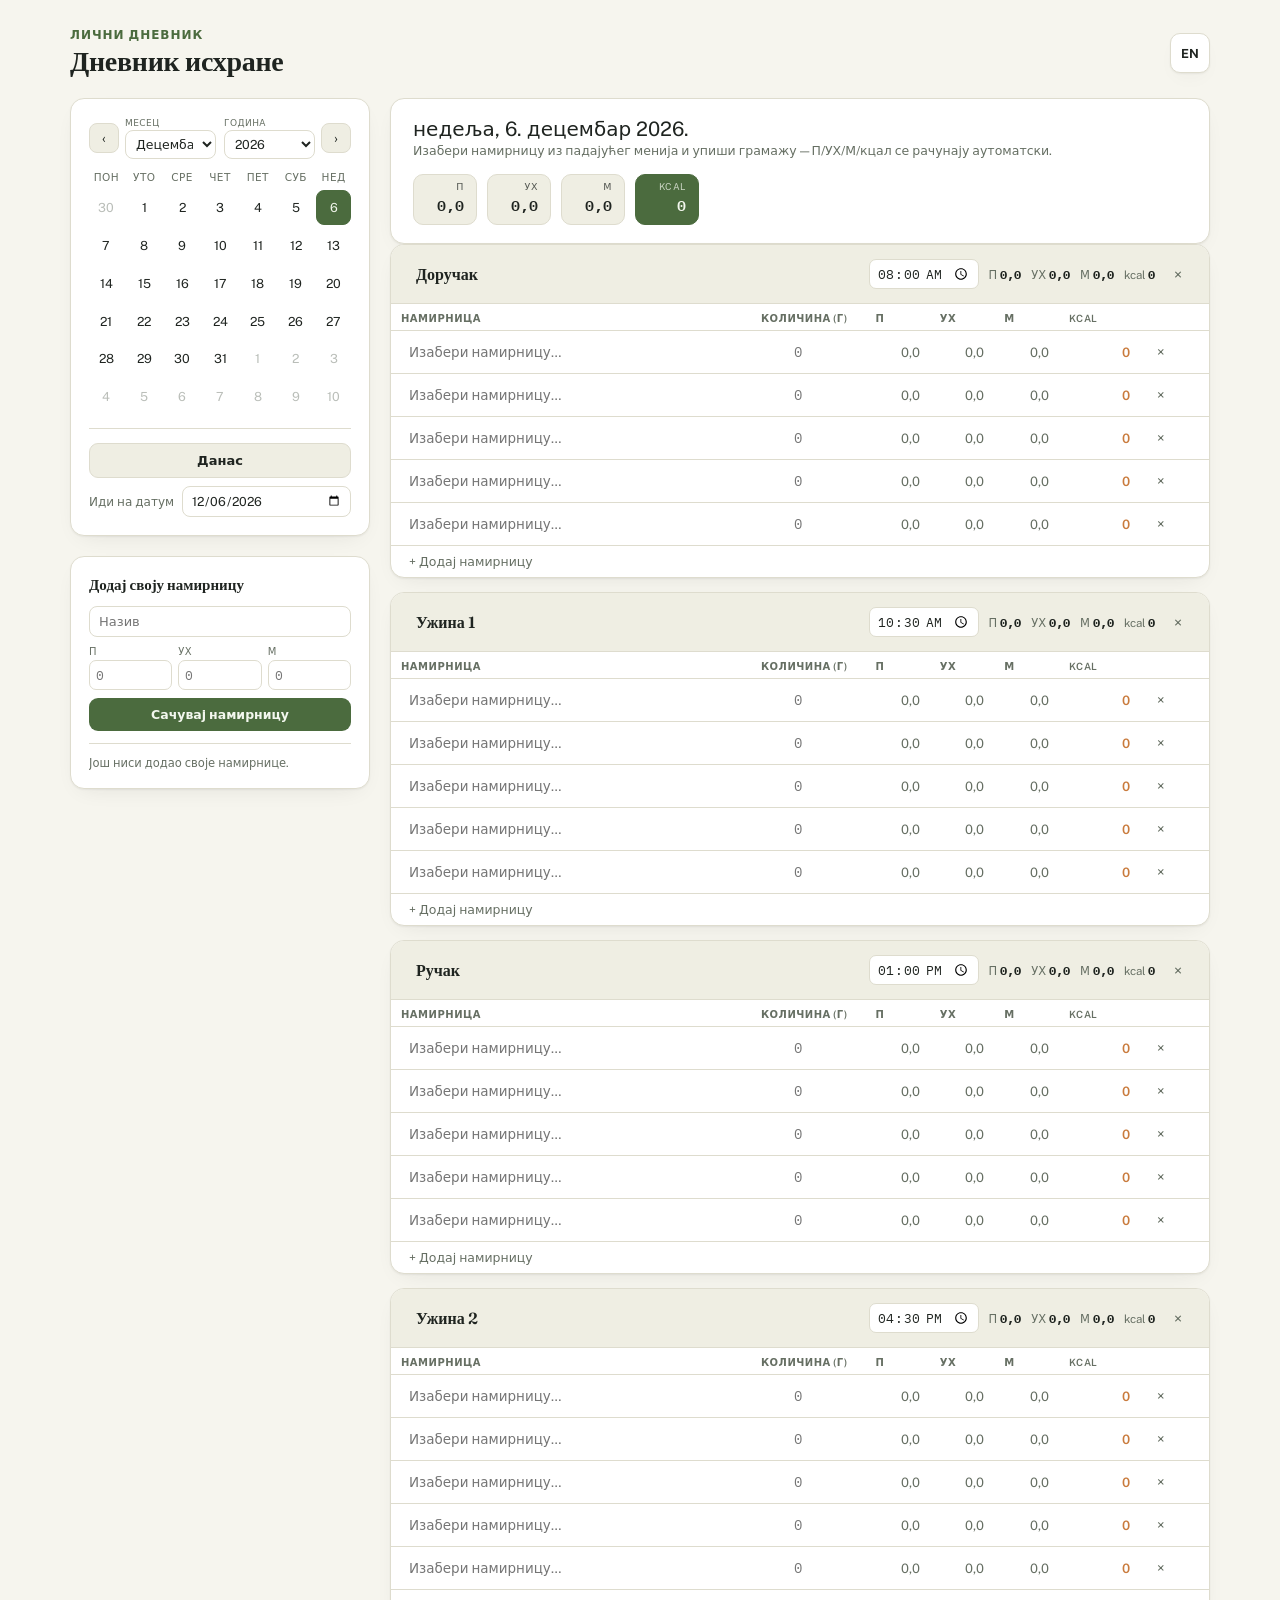
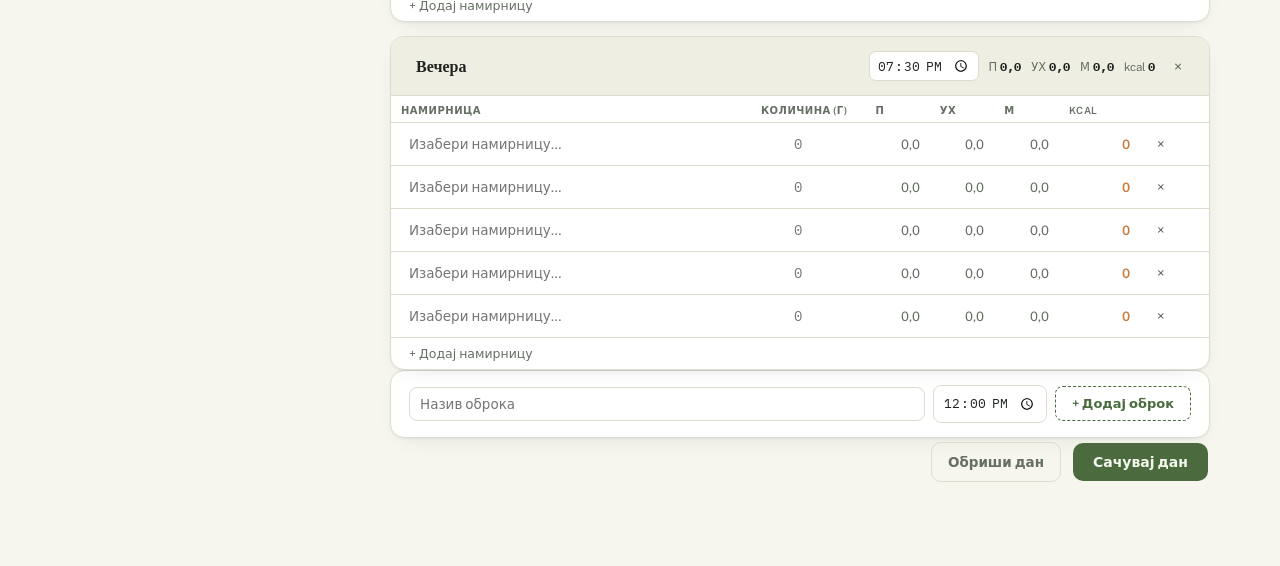
==== index.html @ acf06449 "Add files via upload" ====
<!doctype html>
<html lang="sr">
<head>
<meta charset="utf-8">
<meta name="viewport" content="width=device-width, initial-scale=1">
<title>Dnevnik ishrane</title>
<link rel="stylesheet" href="https://fonts.googleapis.com/css2?family=Fraunces:opsz,wght@9..144,400;9..144,600;9..144,700&family=Public+Sans:wght@400;500;600;700&family=IBM+Plex+Mono:wght@400;500&display=swap">
<style>
  :root{
    --bg:#f6f5ee;
    --surface:#ffffff;
    --surface-2:#efeee3;
    --ink:#1f2420;
    --muted:#666f63;
    --border:#dedcce;
    --accent:#4b6b3e;
    --accent-ink:#f3f7ee;
    --accent-2:#c97b3d;
    --shadow:0 1px 2px rgba(31,36,32,.06),0 8px 24px -12px rgba(31,36,32,.12);
    --radius:14px;
  }
  @media (prefers-color-scheme: dark){
    :root:not([data-theme="light"]){
      --bg:#14170f;
      --surface:#1c2117;
      --surface-2:#242a1d;
      --ink:#edeee4;
      --muted:#9aa093;
      --border:#2c3125;
      --accent:#8fbf74;
      --accent-ink:#132110;
      --accent-2:#e2a063;
      --shadow:0 1px 2px rgba(0,0,0,.3),0 8px 24px -12px rgba(0,0,0,.5);
    }
  }
  :root[data-theme="dark"]{
    --bg:#14170f;
    --surface:#1c2117;
    --surface-2:#242a1d;
    --ink:#edeee4;
    --muted:#9aa093;
    --border:#2c3125;
    --accent:#8fbf74;
    --accent-ink:#132110;
    --accent-2:#e2a063;
    --shadow:0 1px 2px rgba(0,0,0,.3),0 8px 24px -12px rgba(0,0,0,.5);
  }
  *{box-sizing:border-box;}
  html,body{margin:0;padding:0;}
  body{
    background:var(--bg);
    color:var(--ink);
    font-family:"Public Sans", ui-sans-serif, system-ui, sans-serif;
    -webkit-font-smoothing:antialiased;
    min-height:100vh;
  }
  h1,h2,h3{
    font-family:"Fraunces", Georgia, serif;
    font-weight:600;
    text-wrap:balance;
    margin:0;
  }
  .num, input[type="number"], .kcal-value{
    font-family:"IBM Plex Mono", ui-monospace, monospace;
    font-variant-numeric:tabular-nums;
  }
  button{font-family:inherit;}
  .wrap{
    max-width:1180px;
    margin:0 auto;
    padding:28px 20px 80px;
    display:flex;
    flex-direction:column;
    gap:20px;
  }
  header.top{
    display:flex;
    align-items:center;
    justify-content:space-between;
    gap:16px;
    flex-wrap:wrap;
  }
  header.top .brand{
    display:flex;
    flex-direction:column;
    gap:2px;
  }
  header.top .brand .eyebrow{
    font-size:12px;
    letter-spacing:.08em;
    text-transform:uppercase;
    color:var(--accent);
    font-weight:600;
  }
  header.top h1{
    font-size:28px;
    letter-spacing:-.01em;
  }
  .lang-btn{
    width:40px;height:40px;
    border-radius:10px;
    border:1px solid var(--border);
    background:var(--surface);
    color:var(--ink);
    font-weight:700;
    font-size:12.5px;
    cursor:pointer;
    box-shadow:var(--shadow);
  }
  .lang-btn:hover{background:var(--surface-2);}
  .layout{
    display:grid;
    grid-template-columns:300px 1fr;
    gap:20px;
    align-items:start;
  }
  @media (max-width:860px){
    .layout{grid-template-columns:1fr;}
  }
  .sidebar{
    display:flex;
    flex-direction:column;
    gap:20px;
    position:sticky;
    top:20px;
  }
  .card{
    background:var(--surface);
    border:1px solid var(--border);
    border-radius:var(--radius);
    box-shadow:var(--shadow);
  }
  /* ---- Calendar ---- */
  .cal-card{padding:18px;}
  .cal-head{
    display:flex;
    align-items:center;
    justify-content:space-between;
    margin-bottom:12px;
  }
  .cal-head .cal-title{
    font-family:"Fraunces", serif;
    font-weight:600;
    font-size:16px;
    text-transform:capitalize;
  }
  .cal-selects{
    display:flex;
    gap:8px;
    flex:1;
    min-width:0;
    margin:0 6px;
  }
  .cal-select-label{
    display:flex;
    flex-direction:column;
    gap:2px;
    flex:1;
    min-width:0;
  }
  .cal-select-label span{
    font-size:9px;
    text-transform:uppercase;
    letter-spacing:.05em;
    color:var(--muted);
  }
  .cal-select-label select{
    width:100%;
    border:1px solid var(--border);
    background:var(--surface);
    color:var(--ink);
    border-radius:8px;
    padding:5px 6px;
    font-size:12.5px;
    font-family:inherit;
  }
  .icon-btn{
    width:30px;height:30px;
    border-radius:8px;
    border:1px solid var(--border);
    background:var(--surface-2);
    color:var(--ink);
    cursor:pointer;
    display:flex;align-items:center;justify-content:center;
    font-size:14px;
    transition:background .15s ease;
  }
  .icon-btn:hover{background:var(--border);}
  .cal-grid{
    display:grid;
    grid-template-columns:repeat(7,1fr);
    gap:3px;
  }
  .cal-dow{
    font-size:10.5px;
    color:var(--muted);
    text-align:center;
    text-transform:uppercase;
    letter-spacing:.04em;
    padding-bottom:4px;
  }
  .cal-day{
    aspect-ratio:1;
    display:flex;
    flex-direction:column;
    align-items:center;
    justify-content:center;
    gap:3px;
    border-radius:8px;
    border:1px solid transparent;
    background:transparent;
    color:var(--ink);
    font-size:12.5px;
    cursor:pointer;
    position:relative;
  }
  .cal-day:hover{background:var(--surface-2);}
  .cal-day.is-muted{color:var(--muted);opacity:.45;}
  .cal-day.is-today{border-color:var(--accent);}
  .cal-day.is-selected{background:var(--accent);color:var(--accent-ink);}
  .cal-day .dot{
    width:4px;height:4px;border-radius:50%;
    background:var(--accent-2);
  }
  .cal-day.is-selected .dot{background:var(--accent-ink);}
  .cal-foot{
    margin-top:14px;
    padding-top:14px;
    border-top:1px solid var(--border);
    display:flex;
    flex-direction:column;
    gap:8px;
  }
  .today-btn{
    width:100%;
    padding:9px;
    border-radius:9px;
    border:1px solid var(--border);
    background:var(--surface-2);
    color:var(--ink);
    font-weight:600;
    font-size:13px;
    cursor:pointer;
  }
  .today-btn:hover{background:var(--border);}
  .date-pick{
    display:flex;
    align-items:center;
    gap:8px;
    font-size:12px;
    color:var(--muted);
  }
  .date-pick input{
    flex:1;
    border:1px solid var(--border);
    background:var(--surface);
    color:var(--ink);
    border-radius:8px;
    padding:6px 8px;
    font-size:12.5px;
    font-family:inherit;
  }
  /* ---- Food (custom foods) card ---- */
  .food-card{padding:18px;}
  .food-card h3{font-size:15px;margin-bottom:12px;}
  .food-form{display:flex;flex-direction:column;gap:8px;}
  .food-form input[type="text"]{
    border:1px solid var(--border);
    background:var(--surface);
    color:var(--ink);
    border-radius:8px;
    padding:7px 9px;
    font-size:13px;
    font-family:inherit;
  }
  .food-form-grid{
    display:grid;
    grid-template-columns:1fr 1fr 1fr;
    gap:6px;
  }
  .food-form-grid label{
    display:flex;
    flex-direction:column;
    gap:3px;
    font-size:10px;
    color:var(--muted);
    text-transform:uppercase;
    letter-spacing:.04em;
  }
  .food-form-grid input{
    border:1px solid var(--border);
    background:var(--surface);
    color:var(--ink);
    border-radius:7px;
    padding:6px 6px;
    font-size:12.5px;
    width:100%;
  }
  .food-add-btn{
    padding:9px;
    border-radius:9px;
    border:none;
    background:var(--accent);
    color:var(--accent-ink);
    font-weight:700;
    font-size:12.5px;
    cursor:pointer;
  }
  .food-add-btn:hover{filter:brightness(1.06);}
  .food-list{
    margin-top:12px;
    padding-top:12px;
    border-top:1px solid var(--border);
    display:flex;
    flex-direction:column;
    gap:6px;
    max-height:220px;
    overflow-y:auto;
  }
  .food-chip{
    display:flex;
    align-items:center;
    gap:8px;
    padding:6px 8px;
    border-radius:8px;
    background:var(--surface-2);
    font-size:12px;
  }
  .food-chip .fc-name{flex:1;overflow:hidden;text-overflow:ellipsis;white-space:nowrap;}
  .food-chip .fc-kcal{color:var(--accent-2);font-weight:600;font-family:"IBM Plex Mono",monospace;}
  .food-chip .fc-del{
    border:none;background:transparent;color:var(--muted);cursor:pointer;
    width:18px;height:18px;border-radius:5px;font-size:13px;line-height:1;
  }
  .food-chip .fc-del:hover{background:var(--border);color:#b5484a;}
  .food-list-empty{font-size:11.5px;color:var(--muted);}
  /* ---- Main editor ---- */
  .day-head{
    padding:18px 22px;
    display:flex;
    align-items:center;
    justify-content:space-between;
    gap:16px;
    flex-wrap:wrap;
  }
  .day-head .day-title{
    font-size:20px;
  }
  .day-head .day-sub{
    font-size:12.5px;
    color:var(--muted);
    margin-top:2px;
  }
  .totals-strip{
    display:flex;
    gap:10px;
    flex-wrap:wrap;
  }
  .pill{
    display:flex;
    flex-direction:column;
    align-items:flex-end;
    gap:1px;
    padding:6px 12px;
    border-radius:10px;
    background:var(--surface-2);
    border:1px solid var(--border);
    min-width:64px;
  }
  .pill.kcal{
    background:var(--accent);
    color:var(--accent-ink);
    border-color:var(--accent);
  }
  .pill .pill-label{
    font-size:9.5px;
    text-transform:uppercase;
    letter-spacing:.06em;
    opacity:.75;
  }
  .pill .pill-value{
    font-size:15px;
    font-weight:600;
  }
  .meals{
    display:flex;
    flex-direction:column;
    gap:14px;
  }
  .meal-card{padding:0;overflow:hidden;}
  .meal-head{
    display:flex;
    align-items:center;
    gap:10px;
    padding:14px 18px;
    background:var(--surface-2);
    border-bottom:1px solid var(--border);
  }
  .meal-label-input{
    flex:1;
    font-family:"Fraunces", Georgia, serif;
    font-weight:600;
    font-size:16px;
    border:1px solid transparent;
    background:transparent;
    color:var(--ink);
    border-radius:7px;
    padding:4px 6px;
    min-width:80px;
  }
  .meal-label-input:hover{border-color:var(--border);}
  .meal-label-input:focus{outline:none;border-color:var(--accent);background:var(--surface);}
  .meal-head input[type="time"]{
    border:1px solid var(--border);
    background:var(--surface);
    color:var(--ink);
    border-radius:7px;
    padding:4px 7px;
    font-size:12.5px;
    font-family:"IBM Plex Mono", monospace;
  }
  .meal-total{
    display:flex;
    gap:10px;
    font-size:11.5px;
    color:var(--muted);
    white-space:nowrap;
  }
  .meal-total b{color:var(--ink);}
  .meal-del{
    border:none;
    background:transparent;
    color:var(--muted);
    cursor:pointer;
    font-size:15px;
    width:26px;height:26px;
    border-radius:7px;
    flex-shrink:0;
  }
  .meal-del:hover{background:var(--border);color:#b5484a;}
  table.rows{
    width:100%;
    border-collapse:collapse;
  }
  table.rows thead th{
    text-align:left;
    font-size:10px;
    text-transform:uppercase;
    letter-spacing:.05em;
    color:var(--muted);
    font-weight:600;
    padding:8px 10px 6px;
  }
  table.rows td{
    padding:5px 10px;
    border-top:1px solid var(--border);
    vertical-align:middle;
  }
  table.rows td.num-cell{
    text-align:right;
    font-size:13px;
    color:var(--muted);
    white-space:nowrap;
  }
  table.rows td.num-cell.kcal-cell{color:var(--accent-2);font-weight:600;}
  .food-input{
    width:100%;
    border:1px solid transparent;
    background:transparent;
    color:var(--ink);
    padding:6px 7px;
    border-radius:7px;
    font-size:13.5px;
    font-family:inherit;
  }
  .food-input:hover{border-color:var(--border);}
  .food-input:focus{
    outline:none;
    border-color:var(--accent);
    background:var(--surface);
  }
  .grams-input{
    width:64px;
    border:1px solid transparent;
    background:transparent;
    color:var(--ink);
    padding:6px 7px;
    border-radius:7px;
    font-size:13.5px;
    text-align:right;
  }
  .grams-input:hover{border-color:var(--border);}
  .grams-input:focus{
    outline:none;
    border-color:var(--accent);
    background:var(--surface);
  }
  .row-del{
    border:none;
    background:transparent;
    color:var(--muted);
    cursor:pointer;
    font-size:14px;
    width:22px;height:22px;
    border-radius:6px;
  }
  .row-del:hover{background:var(--surface-2);color:#b5484a;}
  .add-row{
    width:100%;
    text-align:left;
    padding:8px 18px;
    border:none;
    border-top:1px solid var(--border);
    background:transparent;
    color:var(--muted);
    font-size:12.5px;
    cursor:pointer;
  }
  .add-row:hover{background:var(--surface-2);color:var(--accent);}
  tfoot td{
    padding:8px 10px;
    border-top:1px solid var(--border);
    font-size:12.5px;
    font-weight:600;
    background:var(--surface-2);
  }
  .add-meal-card{
    padding:14px 18px;
    display:flex;
    gap:8px;
    flex-wrap:wrap;
    align-items:center;
  }
  .add-meal-card input[type="text"]{
    flex:1;
    min-width:140px;
    border:1px solid var(--border);
    background:var(--surface);
    color:var(--ink);
    border-radius:8px;
    padding:8px 10px;
    font-size:13.5px;
    font-family:inherit;
  }
  .add-meal-card input[type="time"]{
    border:1px solid var(--border);
    background:var(--surface);
    color:var(--ink);
    border-radius:8px;
    padding:8px 9px;
    font-size:13px;
    font-family:"IBM Plex Mono", monospace;
  }
  .add-meal-btn{
    padding:9px 16px;
    border-radius:8px;
    border:1px dashed var(--accent);
    background:transparent;
    color:var(--accent);
    font-weight:600;
    font-size:13px;
    cursor:pointer;
  }
  .add-meal-btn:hover{background:var(--surface-2);}
  .actions{
    display:flex;
    align-items:center;
    gap:12px;
    justify-content:flex-end;
    padding:4px 2px;
  }
  .save-btn{
    padding:11px 20px;
    border-radius:10px;
    border:none;
    background:var(--accent);
    color:var(--accent-ink);
    font-weight:700;
    font-size:14px;
    cursor:pointer;
  }
  .save-btn:hover{filter:brightness(1.06);}
  .delete-btn{
    padding:11px 16px;
    border-radius:10px;
    border:1px solid var(--border);
    background:transparent;
    color:var(--muted);
    font-weight:600;
    font-size:13.5px;
    cursor:pointer;
  }
  .delete-btn:hover{border-color:#b5484a;color:#b5484a;}
  .save-status{
    font-size:12.5px;
    color:var(--muted);
    min-height:16px;
  }
  .toast{
    position:fixed;
    bottom:22px;
    left:50%;
    transform:translateX(-50%) translateY(0);
    background:var(--ink);
    color:var(--bg);
    padding:10px 18px;
    border-radius:10px;
    font-size:13px;
    font-weight:600;
    box-shadow:var(--shadow);
    opacity:0;
    pointer-events:none;
    transition:opacity .2s ease, transform .2s ease;
    z-index:50;
  }
  .toast.show{
    opacity:1;
    transform:translateX(-50%) translateY(-6px);
  }
  @media (prefers-reduced-motion: reduce){
    *{transition:none !important;}
  }
</style>
</head>
<body>

<div class="wrap">
  <header class="top">
    <div class="brand">
      <span class="eyebrow" data-i18n="brandEyebrow">Lični dnevnik</span>
      <h1 data-i18n="brandTitle">Dnevnik ishrane</h1>
    </div>
    <button class="lang-btn" id="langToggle" type="button" title="Switch language">EN</button>
  </header>

  <div class="layout">
    <div class="sidebar">
      <!-- CALENDAR -->
      <aside class="card cal-card" id="calCard">
        <div class="cal-head">
          <button class="icon-btn" id="calPrev" type="button" data-i18n-aria="calPrevAria" aria-label="Prethodni mesec">‹</button>
          <div class="cal-selects">
            <label class="cal-select-label">
              <span data-i18n="calMonthLabel">Mesec</span>
              <select id="calMonthSelect"></select>
            </label>
            <label class="cal-select-label">
              <span data-i18n="calYearLabel">Godina</span>
              <select id="calYearSelect"></select>
            </label>
          </div>
          <button class="icon-btn" id="calNext" type="button" data-i18n-aria="calNextAria" aria-label="Sledeći mesec">›</button>
        </div>
        <div class="cal-grid" id="calGrid"></div>
        <div class="cal-foot">
          <button class="today-btn" id="gotoToday" type="button" data-i18n="calToday">Danas</button>
          <label class="date-pick">
            <span data-i18n="calGoTo">Idi na datum</span>
            <input type="date" id="datePicker">
          </label>
        </div>
      </aside>

      <!-- CUSTOM FOODS -->
      <aside class="card food-card" id="foodCard">
        <h3 data-i18n="foodPanelTitle">Dodaj svoju namirnicu</h3>
        <div class="food-form">
          <input type="text" id="newFoodName" data-i18n-ph="foodNameLabel" placeholder="Naziv">
          <div class="food-form-grid">
            <label><span data-i18n="pillP">P</span><input type="number" id="newFoodP" min="0" step="0.1" placeholder="0"></label>
            <label><span data-i18n="pillC">UH</span><input type="number" id="newFoodC" min="0" step="0.1" placeholder="0"></label>
            <label><span data-i18n="pillF">M</span><input type="number" id="newFoodF" min="0" step="0.1" placeholder="0"></label>
          </div>
          <button class="food-add-btn" id="addFoodBtn" type="button" data-i18n="foodAddBtn">Sačuvaj namirnicu</button>
        </div>
        <div class="food-list" id="customFoodList"></div>
      </aside>
    </div>

    <!-- EDITOR -->
    <main>
      <section class="card day-head">
        <div>
          <div class="day-title" id="dayTitle">—</div>
          <div class="day-sub" id="daySub"></div>
        </div>
        <div class="totals-strip" id="dayTotals">
          <div class="pill"><span class="pill-label" data-i18n="pillP">P</span><span class="pill-value num" data-total="p">0</span></div>
          <div class="pill"><span class="pill-label" data-i18n="pillC">UH</span><span class="pill-value num" data-total="uh">0</span></div>
          <div class="pill"><span class="pill-label" data-i18n="pillF">M</span><span class="pill-value num" data-total="m">0</span></div>
          <div class="pill kcal"><span class="pill-label" data-i18n="pillKcal">kcal</span><span class="pill-value num" data-total="kcal">0</span></div>
        </div>
      </section>

      <section class="meals" id="editor" data-date="">
        <!-- meal cards injected by JS -->
      </section>

      <div class="card add-meal-card">
        <input type="text" id="newMealName" data-i18n-ph="addMealPlaceholder" placeholder="Naziv obroka">
        <input type="time" id="newMealTime" value="12:00">
        <button class="add-meal-btn" id="addMealBtn" type="button" data-i18n="addMealBtn">+ Dodaj obrok</button>
      </div>

      <div class="actions">
        <span class="save-status" id="saveStatus"></span>
        <button class="delete-btn" id="deleteDay" type="button" data-i18n="deleteDayBtn">Obriši dan</button>
        <button class="save-btn" id="saveDay" type="button" data-i18n="saveDayBtn">Sačuvaj dan</button>
      </div>
    </main>
  </div>
</div>

<!-- Reference food list -->
<datalist id="foodsList"></datalist>

<div class="toast" id="toast"></div>

<script>
(function(){
  "use strict";

  // ---------- Built-in food database (per 100g) ----------
  var FOODS = [{"name": "Piletina", "p": 21.0, "uh": 0.0, "m": 3.0, "kcal": 111.0, "en": "Chicken"}, {"name": "Ćuretina", "p": 21.0, "uh": 0.0, "m": 2.0, "kcal": 102.0, "en": "Turkey"}, {"name": "Batak", "p": 18.0, "uh": 0.0, "m": 7.0, "kcal": 135.0, "en": "Chicken drumstick"}, {"name": "Svinjetina", "p": 20.0, "uh": 0.0, "m": 7.0, "kcal": 143.0, "en": "Pork"}, {"name": "Junetina", "p": 20.0, "uh": 0.0, "m": 6.0, "kcal": 134.0, "en": "Beef (young)"}, {"name": "Teletina", "p": 20.0, "uh": 0.0, "m": 5.0, "kcal": 125.0, "en": "Veal"}, {"name": "Govedina", "p": 20.0, "uh": 0.0, "m": 7.0, "kcal": 143.0, "en": "Beef"}, {"name": "Tuna", "p": 20.0, "uh": 0.0, "m": 4.0, "kcal": 116.0, "en": "Tuna"}, {"name": "Sardina", "p": 20.0, "uh": 0.0, "m": 8.0, "kcal": 152.0, "en": "Sardine"}, {"name": "Oslić", "p": 18.0, "uh": 0.0, "m": 2.0, "kcal": 90.0, "en": "Hake"}, {"name": "Lignje", "p": 18.0, "uh": 0.0, "m": 1.0, "kcal": 81.0, "en": "Squid"}, {"name": "Orada", "p": 18.0, "uh": 0.0, "m": 3.0, "kcal": 99.0, "en": "Sea bream"}, {"name": "Som", "p": 17.0, "uh": 0.0, "m": 2.0, "kcal": 86.0, "en": "Catfish"}, {"name": "Pastrmka", "p": 21.0, "uh": 0.0, "m": 8.0, "kcal": 156.0, "en": "Trout"}, {"name": "Šaran", "p": 16.0, "uh": 0.0, "m": 7.0, "kcal": 127.0, "en": "Carp"}, {"name": "Škarpina", "p": 19.0, "uh": 0.0, "m": 1.0, "kcal": 85.0, "en": "Scorpionfish"}, {"name": "Brancin", "p": 19.0, "uh": 0.0, "m": 2.0, "kcal": 94.0, "en": "Sea bass"}, {"name": "Bakalar", "p": 22.0, "uh": 0.0, "m": 1.0, "kcal": 97.0, "en": "Cod"}, {"name": "Losos", "p": 20.0, "uh": 0.0, "m": 10.0, "kcal": 170.0, "en": "Salmon"}, {"name": "Skuša", "p": 20.0, "uh": 0.0, "m": 0.0, "kcal": 80.0, "en": "Mackerel"}, {"name": "Ćureća prsa", "p": 20.0, "uh": 0.0, "m": 4.0, "kcal": 116.0, "en": "Turkey breast"}, {"name": "Džigerica", "p": 17.0, "uh": 0.0, "m": 5.0, "kcal": 113.0, "en": "Liver"}, {"name": "Slanina", "p": 35.0, "uh": 0.0, "m": 42.0, "kcal": 518.0, "en": "Bacon"}, {"name": "Suvo meso", "p": 27.0, "uh": 0.0, "m": 12.0, "kcal": 216.0, "en": "Dried meat"}, {"name": "Suvi vrat", "p": 20.0, "uh": 0.0, "m": 20.0, "kcal": 260.0, "en": "Dried pork neck"}, {"name": "Goveđi pršut", "p": 35.0, "uh": 0.0, "m": 6.0, "kcal": 194.0, "en": "Beef prosciutto"}, {"name": "Šunka", "p": 12.0, "uh": 2.0, "m": 7.0, "kcal": 119.0, "en": "Ham"}, {"name": "Jaja", "p": 14.0, "uh": 1.0, "m": 10.0, "kcal": 150.0, "en": "Eggs"}, {"name": "Soja burger", "p": 20.0, "uh": 10.0, "m": 4.0, "kcal": 156.0, "en": "Soy burger"}, {"name": "Tempeh", "p": 20.0, "uh": 10.0, "m": 4.0, "kcal": 156.0, "en": "Tempeh"}, {"name": "Gauda", "p": 25.0, "uh": 0.0, "m": 20.0, "kcal": 280.0, "en": "Gouda cheese"}, {"name": "Mocarela", "p": 22.0, "uh": 0.0, "m": 15.0, "kcal": 223.0, "en": "Mozzarella"}, {"name": "Edamer", "p": 25.0, "uh": 0.0, "m": 22.0, "kcal": 298.0, "en": "Edam cheese"}, {"name": "Trapist", "p": 25.0, "uh": 0.0, "m": 25.0, "kcal": 325.0, "en": "Trappist cheese"}, {"name": "Tofu", "p": 8.0, "uh": 2.0, "m": 4.0, "kcal": 76.0, "en": "Tofu"}, {"name": "Feta", "p": 14.0, "uh": 4.0, "m": 21.0, "kcal": 261.0, "en": "Feta cheese"}, {"name": "Balans / Sveži sir", "p": 11.0, "uh": 4.0, "m": 10.0, "kcal": 150.0, "en": "Cottage cheese"}, {"name": "Mladi sir", "p": 12.0, "uh": 4.0, "m": 5.0, "kcal": 109.0, "en": "Fresh cheese"}, {"name": "Ela / Skyr", "p": 12.0, "uh": 4.0, "m": 1.0, "kcal": 73.0, "en": "Skyr"}, {"name": "Mleko", "p": 3.0, "uh": 4.0, "m": 1.0, "kcal": 37.0, "en": "Milk"}, {"name": "Jogurt", "p": 3.0, "uh": 4.0, "m": 1.0, "kcal": 37.0, "en": "Yogurt"}, {"name": "Kefir", "p": 3.0, "uh": 4.0, "m": 1.0, "kcal": 37.0, "en": "Kefir"}, {"name": "Grčki jogurt", "p": 4.0, "uh": 5.0, "m": 9.0, "kcal": 117.0, "en": "Greek yogurt"}, {"name": "Kiselo mleko", "p": 4.0, "uh": 5.0, "m": 3.0, "kcal": 63.0, "en": "Sour milk"}, {"name": "Zbregov mleko", "p": 10.0, "uh": 5.0, "m": 1.0, "kcal": 69.0, "en": "Flavored milk drink"}, {"name": "Zbregov puding", "p": 10.0, "uh": 7.0, "m": 1.0, "kcal": 77.0, "en": "Milk pudding"}, {"name": "Whey", "p": 75.0, "uh": 6.0, "m": 6.0, "kcal": 378.0, "en": "Whey protein"}, {"name": "Maslinovo ulje", "p": 0.0, "uh": 0.0, "m": 95.0, "kcal": 855.0, "en": "Olive oil"}, {"name": "Kokosovo ulje", "p": 0.0, "uh": 0.0, "m": 95.0, "kcal": 855.0, "en": "Coconut oil"}, {"name": "Bundevino ulje", "p": 0.0, "uh": 0.0, "m": 95.0, "kcal": 855.0, "en": "Pumpkin seed oil"}, {"name": "Laneno ulje", "p": 0.0, "uh": 0.0, "m": 95.0, "kcal": 855.0, "en": "Flaxseed oil"}, {"name": "Puter", "p": 0.0, "uh": 0.0, "m": 80.0, "kcal": 720.0, "en": "Butter"}, {"name": "Lan", "p": 18.0, "uh": 2.0, "m": 42.0, "kcal": 458.0, "en": "Flaxseed"}, {"name": "Čia", "p": 16.0, "uh": 8.0, "m": 30.0, "kcal": 366.0, "en": "Chia seeds"}, {"name": "Susam", "p": 25.0, "uh": 10.0, "m": 50.0, "kcal": 590.0, "en": "Sesame seeds"}, {"name": "Avokado", "p": 2.0, "uh": 6.0, "m": 15.0, "kcal": 167.0, "en": "Avocado"}, {"name": "Masline", "p": 1.0, "uh": 5.0, "m": 11.0, "kcal": 123.0, "en": "Olives"}, {"name": "Humus", "p": 7.0, "uh": 8.0, "m": 22.0, "kcal": 258.0, "en": "Hummus"}, {"name": "Tahini", "p": 15.0, "uh": 20.0, "m": 50.0, "kcal": 590.0, "en": "Tahini"}, {"name": "Orasi", "p": 15.0, "uh": 14.0, "m": 65.0, "kcal": 701.0, "en": "Walnuts"}, {"name": "Brazilski orah", "p": 14.0, "uh": 12.0, "m": 67.0, "kcal": 707.0, "en": "Brazil nut"}, {"name": "Suncokret", "p": 20.0, "uh": 20.0, "m": 50.0, "kcal": 610.0, "en": "Sunflower seeds"}, {"name": "Kikiriki", "p": 24.0, "uh": 20.0, "m": 50.0, "kcal": 626.0, "en": "Peanuts"}, {"name": "Kikiriki puter", "p": 24.0, "uh": 20.0, "m": 50.0, "kcal": 626.0, "en": "Peanut butter"}, {"name": "Badem", "p": 21.0, "uh": 21.0, "m": 50.0, "kcal": 618.0, "en": "Almonds"}, {"name": "Lešnik", "p": 15.0, "uh": 15.0, "m": 60.0, "kcal": 660.0, "en": "Hazelnuts"}, {"name": "Indijski orah", "p": 18.0, "uh": 30.0, "m": 44.0, "kcal": 588.0, "en": "Cashews"}, {"name": "Pistaći", "p": 21.0, "uh": 27.0, "m": 45.0, "kcal": 597.0, "en": "Pistachios"}, {"name": "Semenke", "p": 30.0, "uh": 10.0, "m": 50.0, "kcal": 610.0, "en": "Mixed seeds"}, {"name": "Pirinač", "p": 7.0, "uh": 78.0, "m": 1.0, "kcal": 349.0, "en": "Rice"}, {"name": "Kuskus", "p": 12.0, "uh": 77.0, "m": 1.0, "kcal": 365.0, "en": "Couscous"}, {"name": "Bulgur", "p": 12.0, "uh": 76.0, "m": 1.0, "kcal": 361.0, "en": "Bulgur"}, {"name": "Ovsene", "p": 12.0, "uh": 64.0, "m": 7.0, "kcal": 367.0, "en": "Oats"}, {"name": "Kinoa", "p": 14.0, "uh": 64.0, "m": 6.0, "kcal": 366.0, "en": "Quinoa"}, {"name": "Amarant", "p": 13.0, "uh": 62.0, "m": 7.0, "kcal": 363.0, "en": "Amaranth"}, {"name": "Proso", "p": 11.0, "uh": 72.0, "m": 4.0, "kcal": 368.0, "en": "Millet"}, {"name": "Heljda", "p": 13.0, "uh": 71.0, "m": 3.0, "kcal": 363.0, "en": "Buckwheat"}, {"name": "Palenta", "p": 6.0, "uh": 75.0, "m": 1.0, "kcal": 333.0, "en": "Polenta"}, {"name": "Integralni hleb", "p": 9.0, "uh": 48.0, "m": 3.0, "kcal": 255.0, "en": "Whole wheat bread"}, {"name": "Cornflakes", "p": 7.0, "uh": 84.0, "m": 1.0, "kcal": 373.0, "en": "Corn flakes"}, {"name": "Griz", "p": 11.0, "uh": 70.0, "m": 1.0, "kcal": 333.0, "en": "Semolina"}, {"name": "Integralne makarone", "p": 10.0, "uh": 67.0, "m": 2.0, "kcal": 326.0, "en": "Whole wheat pasta"}, {"name": "Tortilja", "p": 10.0, "uh": 55.0, "m": 8.0, "kcal": 332.0, "en": "Tortilla"}, {"name": "Njoke", "p": 2.0, "uh": 36.0, "m": 2.0, "kcal": 170.0, "en": "Gnocchi"}, {"name": "Dvopek", "p": 10.0, "uh": 70.0, "m": 6.0, "kcal": 374.0, "en": "Rusk (dried bread)"}, {"name": "Sočivo", "p": 24.0, "uh": 64.0, "m": 1.0, "kcal": 361.0, "en": "Lentils"}, {"name": "Pasulj", "p": 24.0, "uh": 60.0, "m": 0.0, "kcal": 336.0, "en": "Beans"}, {"name": "Leblebije", "p": 20.0, "uh": 60.0, "m": 6.0, "kcal": 374.0, "en": "Roasted chickpeas"}, {"name": "Grašak", "p": 5.0, "uh": 15.0, "m": 0.0, "kcal": 80.0, "en": "Peas"}, {"name": "Krompir", "p": 1.0, "uh": 18.0, "m": 0.0, "kcal": 76.0, "en": "Potato"}, {"name": "Batat", "p": 1.0, "uh": 20.0, "m": 0.0, "kcal": 84.0, "en": "Sweet potato"}, {"name": "Kukuruz", "p": 3.0, "uh": 20.0, "m": 1.0, "kcal": 101.0, "en": "Corn"}, {"name": "Boranija", "p": 1.0, "uh": 6.0, "m": 0.0, "kcal": 28.0, "en": "Green beans"}, {"name": "Šargarepa", "p": 1.0, "uh": 9.0, "m": 0.0, "kcal": 40.0, "en": "Carrot"}, {"name": "Zlatna mešavina", "p": 3.0, "uh": 12.0, "m": 1.0, "kcal": 69.0, "en": "Golden grain mix"}, {"name": "Ajsberg salata", "p": 0.9, "uh": 3.0, "m": 0.1, "kcal": 16.5, "en": "Iceberg lettuce"}, {"name": "Artičoka", "p": 3.3, "uh": 10.5, "m": 0.2, "kcal": 57.0, "en": "Artichoke"}, {"name": "Bademov puter", "p": 21.0, "uh": 19.0, "m": 56.0, "kcal": 664.0, "en": "Almond butter"}, {"name": "Bademovo mleko", "p": 0.6, "uh": 0.7, "m": 1.1, "kcal": 15.1, "en": "Almond milk"}, {"name": "Beli luk", "p": 6.4, "uh": 33.1, "m": 0.5, "kcal": 162.5, "en": "Garlic"}, {"name": "Blitva", "p": 1.8, "uh": 3.7, "m": 0.2, "kcal": 23.8, "en": "Swiss chard"}, {"name": "Borovnica", "p": 0.7, "uh": 14.5, "m": 0.3, "kcal": 63.5, "en": "Blueberry"}, {"name": "Brokoli", "p": 2.8, "uh": 6.6, "m": 0.4, "kcal": 41.2, "en": "Broccoli"}, {"name": "Brusnica", "p": 0.4, "uh": 12.2, "m": 0.1, "kcal": 51.3, "en": "Cranberry"}, {"name": "Bukovača", "p": 3.3, "uh": 6.1, "m": 0.4, "kcal": 41.2, "en": "Oyster mushroom"}, {"name": "Bundeva", "p": 1.0, "uh": 6.5, "m": 0.1, "kcal": 30.9, "en": "Pumpkin"}, {"name": "Čedar sir", "p": 25.0, "uh": 1.3, "m": 33.0, "kcal": 402.2, "en": "Cheddar cheese"}, {"name": "Celer", "p": 0.7, "uh": 3.0, "m": 0.2, "kcal": 16.6, "en": "Celery"}, {"name": "Čija seme", "p": 16.5, "uh": 42.1, "m": 30.7, "kcal": 510.7, "en": "Chia seeds"}, {"name": "Crna ribizla", "p": 1.4, "uh": 15.4, "m": 0.4, "kcal": 70.8, "en": "Blackcurrant"}, {"name": "Crne masline", "p": 0.8, "uh": 6.3, "m": 10.7, "kcal": 124.7, "en": "Black olives"}, {"name": "Crni luk", "p": 1.1, "uh": 9.3, "m": 0.1, "kcal": 42.5, "en": "Onion"}, {"name": "Crvena paprika", "p": 1.0, "uh": 6.0, "m": 0.3, "kcal": 30.7, "en": "Red bell pepper"}, {"name": "Crvena/bela ribizla", "p": 1.4, "uh": 13.8, "m": 0.2, "kcal": 62.6, "en": "Red/white currant"}, {"name": "Crveni krompir (sa korom)", "p": 2.1, "uh": 19.6, "m": 0.1, "kcal": 87.7, "en": "Red potato (with skin)"}, {"name": "Crveni kupus", "p": 1.4, "uh": 7.4, "m": 0.2, "kcal": 37.0, "en": "Red cabbage"}, {"name": "Crveni paradajz", "p": 0.9, "uh": 3.9, "m": 0.2, "kcal": 21.0, "en": "Red tomato"}, {"name": "Ćureće jaje", "p": 13.1, "uh": 1.2, "m": 11.7, "kcal": 162.5, "en": "Turkey egg"}, {"name": "Ćuretina celo belo meso", "p": 24.0, "uh": 0.0, "m": 1.5, "kcal": 109.5, "en": "Turkey, whole white meat"}, {"name": "Ćuretina jetra", "p": 18.3, "uh": 3.0, "m": 5.5, "kcal": 134.7, "en": "Turkey liver"}, {"name": "Ćuretina želudac", "p": 19.0, "uh": 0.0, "m": 4.6, "kcal": 117.4, "en": "Turkey gizzard"}, {"name": "Cvekla", "p": 1.6, "uh": 9.6, "m": 0.2, "kcal": 46.6, "en": "Beetroot"}, {"name": "Đumbir", "p": 1.8, "uh": 17.8, "m": 0.8, "kcal": 85.6, "en": "Ginger"}, {"name": "Dunja", "p": 0.4, "uh": 15.3, "m": 0.1, "kcal": 63.7, "en": "Quince"}, {"name": "Džekfrut", "p": 1.7, "uh": 23.3, "m": 0.6, "kcal": 105.4, "en": "Jackfruit"}, {"name": "Edamame soja", "p": 11.9, "uh": 8.9, "m": 5.2, "kcal": 130.0, "en": "Edamame soybeans"}, {"name": "Edamer sir", "p": 25.0, "uh": 1.4, "m": 28.0, "kcal": 357.6, "en": "Edam cheese"}, {"name": "Feta sir", "p": 14.2, "uh": 4.1, "m": 21.3, "kcal": 264.9, "en": "Feta cheese"}, {"name": "Gauda sir", "p": 24.9, "uh": 2.2, "m": 27.4, "kcal": 355.0, "en": "Gouda cheese"}, {"name": "Grašak", "p": 5.4, "uh": 14.5, "m": 0.4, "kcal": 83.2, "en": "Peas"}, {"name": "Grejpfrut ružičasti/crveni/beli", "p": 0.8, "uh": 10.7, "m": 0.1, "kcal": 46.9, "en": "Grapefruit (pink/red/white)"}, {"name": "Guščije jaje", "p": 13.9, "uh": 1.4, "m": 13.3, "kcal": 180.9, "en": "Goose egg"}, {"name": "Halapenjo paprika", "p": 0.9, "uh": 6.5, "m": 0.4, "kcal": 33.2, "en": "Jalapeño pepper"}, {"name": "Indijski orah", "p": 18.2, "uh": 30.2, "m": 43.9, "kcal": 588.7, "en": "Cashews"}, {"name": "Jabuka", "p": 0.3, "uh": 13.8, "m": 0.2, "kcal": 58.2, "en": "Apple"}, {"name": "Jabuka Granny Smith", "p": 0.3, "uh": 13.6, "m": 0.2, "kcal": 57.4, "en": "Granny Smith apple"}, {"name": "Jagnjetina bubreg", "p": 16.7, "uh": 0.0, "m": 3.0, "kcal": 93.8, "en": "Lamb kidney"}, {"name": "Jagnjetina ceo but", "p": 17.0, "uh": 0.0, "m": 20.0, "kcal": 248.0, "en": "Lamb leg (whole)"}, {"name": "Jagnjetina jetra", "p": 20.4, "uh": 1.8, "m": 5.0, "kcal": 133.8, "en": "Lamb liver"}, {"name": "Jagoda", "p": 0.7, "uh": 7.7, "m": 0.3, "kcal": 36.3, "en": "Strawberry"}, {"name": "Jogurt", "p": 3.5, "uh": 4.7, "m": 3.3, "kcal": 62.5, "en": "Yogurt"}, {"name": "Junetina biftek odrezak", "p": 22.0, "uh": 0.0, "m": 6.0, "kcal": 142.0, "en": "Beef steak"}, {"name": "Junetina mleveno grass-fed", "p": 19.0, "uh": 0.0, "m": 15.0, "kcal": 211.0, "en": "Ground beef, grass-fed"}, {"name": "Kajsija", "p": 1.4, "uh": 11.1, "m": 0.4, "kcal": 53.6, "en": "Apricot"}, {"name": "Kakao puter", "p": 0.0, "uh": 0.0, "m": 100.0, "kcal": 900.0, "en": "Cocoa butter"}, {"name": "Kaki jabuka", "p": 0.6, "uh": 18.6, "m": 0.2, "kcal": 78.6, "en": "Persimmon"}, {"name": "Karfiol", "p": 1.9, "uh": 5.0, "m": 0.3, "kcal": 30.3, "en": "Cauliflower"}, {"name": "Kefir", "p": 3.6, "uh": 4.5, "m": 1.0, "kcal": 41.4, "en": "Kefir"}, {"name": "Keleraba", "p": 1.7, "uh": 6.2, "m": 0.1, "kcal": 32.5, "en": "Kohlrabi"}, {"name": "Kelj", "p": 4.3, "uh": 8.8, "m": 0.9, "kcal": 60.5, "en": "Kale"}, {"name": "Kelj kupus", "p": 3.3, "uh": 6.7, "m": 0.7, "kcal": 46.3, "en": "Savoy cabbage"}, {"name": "Kikiriki", "p": 25.8, "uh": 16.1, "m": 49.2, "kcal": 610.4, "en": "Peanuts"}, {"name": "Kineski kelj", "p": 1.5, "uh": 2.2, "m": 0.2, "kcal": 16.6, "en": "Chinese cabbage"}, {"name": "Kisela pavlaka", "p": 2.4, "uh": 3.4, "m": 20.0, "kcal": 203.2, "en": "Sour cream"}, {"name": "Kisela surutka", "p": 0.9, "uh": 5.1, "m": 0.4, "kcal": 27.6, "en": "Sour whey"}, {"name": "Kivi", "p": 1.1, "uh": 14.7, "m": 0.5, "kcal": 67.7, "en": "Kiwi"}, {"name": "Klementina", "p": 0.9, "uh": 12.0, "m": 0.2, "kcal": 53.4, "en": "Clementine"}, {"name": "Kokošije jaje", "p": 12.6, "uh": 1.1, "m": 10.6, "kcal": 150.2, "en": "Chicken egg"}, {"name": "Kokosova voda", "p": 0.7, "uh": 3.7, "m": 0.2, "kcal": 19.4, "en": "Coconut water"}, {"name": "Kokosovo meso", "p": 3.3, "uh": 15.2, "m": 33.5, "kcal": 375.5, "en": "Coconut meat"}, {"name": "Kokosovo mleko", "p": 2.3, "uh": 5.5, "m": 23.8, "kcal": 245.4, "en": "Coconut milk"}, {"name": "Korijander", "p": 2.1, "uh": 3.7, "m": 0.5, "kcal": 27.7, "en": "Coriander"}, {"name": "Kozje mleko", "p": 3.6, "uh": 4.5, "m": 4.1, "kcal": 69.3, "en": "Goat milk"}, {"name": "Krastavac (bez kore)", "p": 0.6, "uh": 2.2, "m": 0.2, "kcal": 13.0, "en": "Cucumber (peeled)"}, {"name": "Krastavac (sa korom)", "p": 0.7, "uh": 3.6, "m": 0.1, "kcal": 18.1, "en": "Cucumber (with skin)"}, {"name": "Kravlje mleko", "p": 3.3, "uh": 4.8, "m": 3.3, "kcal": 62.1, "en": "Cow milk"}, {"name": "Kravlje mleko bez laktoze", "p": 3.3, "uh": 4.8, "m": 1.5, "kcal": 45.9, "en": "Lactose-free cow milk"}, {"name": "Krem sir", "p": 6.2, "uh": 4.1, "m": 34.4, "kcal": 350.8, "en": "Cream cheese"}, {"name": "Kruška", "p": 0.4, "uh": 15.2, "m": 0.1, "kcal": 63.3, "en": "Pear"}, {"name": "Kumkvat", "p": 1.9, "uh": 15.9, "m": 0.9, "kcal": 79.3, "en": "Kumquat"}, {"name": "Kupina", "p": 1.4, "uh": 9.6, "m": 0.5, "kcal": 48.5, "en": "Blackberry"}, {"name": "Kupus", "p": 1.3, "uh": 5.8, "m": 0.1, "kcal": 29.3, "en": "Cabbage"}, {"name": "Laneno seme", "p": 18.3, "uh": 28.9, "m": 42.2, "kcal": 568.6, "en": "Flaxseed"}, {"name": "Lešnik", "p": 15.0, "uh": 16.7, "m": 60.8, "kcal": 674.0, "en": "Hazelnuts"}, {"name": "Liči", "p": 0.8, "uh": 16.5, "m": 0.4, "kcal": 72.8, "en": "Lychee"}, {"name": "Limeta", "p": 0.7, "uh": 10.5, "m": 0.2, "kcal": 46.6, "en": "Lime"}, {"name": "Lubenica", "p": 0.6, "uh": 7.6, "m": 0.2, "kcal": 34.6, "en": "Watermelon"}, {"name": "Malina", "p": 1.2, "uh": 11.9, "m": 0.7, "kcal": 58.7, "en": "Raspberry"}, {"name": "Mandarina", "p": 0.8, "uh": 13.3, "m": 0.3, "kcal": 59.1, "en": "Mandarin"}, {"name": "Mango", "p": 0.8, "uh": 15.0, "m": 0.4, "kcal": 66.8, "en": "Mango"}, {"name": "Meki kozji sir", "p": 18.5, "uh": 2.2, "m": 21.0, "kcal": 271.8, "en": "Soft goat cheese"}, {"name": "Mlaćenica", "p": 3.3, "uh": 4.8, "m": 0.9, "kcal": 40.5, "en": "Buttermilk"}, {"name": "Mlada tikvica", "p": 1.2, "uh": 3.1, "m": 0.3, "kcal": 19.9, "en": "Young zucchini"}, {"name": "Mladi luk", "p": 1.8, "uh": 7.3, "m": 0.2, "kcal": 38.2, "en": "Spring onion"}, {"name": "Mocarela sir", "p": 22.2, "uh": 2.2, "m": 22.4, "kcal": 299.2, "en": "Mozzarella cheese"}, {"name": "Mušmula", "p": 0.4, "uh": 12.1, "m": 0.2, "kcal": 51.8, "en": "Loquat"}, {"name": "Nar", "p": 1.7, "uh": 18.7, "m": 1.2, "kcal": 92.4, "en": "Pomegranate"}, {"name": "Nektarina", "p": 1.1, "uh": 10.6, "m": 0.3, "kcal": 49.5, "en": "Nectarine"}, {"name": "Orah", "p": 15.2, "uh": 13.7, "m": 65.2, "kcal": 702.4, "en": "Walnut"}, {"name": "Ovčije mleko", "p": 5.4, "uh": 5.1, "m": 6.0, "kcal": 96.0, "en": "Sheep milk"}, {"name": "Pačije jaje", "p": 12.8, "uh": 1.5, "m": 13.8, "kcal": 181.4, "en": "Duck egg"}, {"name": "Papaja", "p": 0.5, "uh": 10.8, "m": 0.3, "kcal": 47.9, "en": "Papaya"}, {"name": "Paškanat", "p": 1.2, "uh": 18.0, "m": 0.3, "kcal": 79.5, "en": "Parsnip"}, {"name": "Patka divlja meso grudi", "p": 22.0, "uh": 0.0, "m": 5.0, "kcal": 133.0, "en": "Wild duck breast"}, {"name": "Pečurka lisičarka", "p": 1.5, "uh": 6.9, "m": 0.5, "kcal": 38.1, "en": "Chanterelle mushroom"}, {"name": "Pekan orah", "p": 9.2, "uh": 13.9, "m": 72.0, "kcal": 740.4, "en": "Pecan"}, {"name": "Pirinčano mleko", "p": 0.3, "uh": 9.2, "m": 1.0, "kcal": 47.0, "en": "Rice milk"}, {"name": "Pistać", "p": 20.2, "uh": 27.2, "m": 45.3, "kcal": 597.3, "en": "Pistachio"}, {"name": "Plavi patlidžan", "p": 1.0, "uh": 5.9, "m": 0.2, "kcal": 29.4, "en": "Eggplant"}, {"name": "Plavi sir", "p": 21.4, "uh": 2.3, "m": 28.7, "kcal": 353.1, "en": "Blue cheese"}, {"name": "Pomelo", "p": 0.8, "uh": 9.6, "m": 0.0, "kcal": 41.6, "en": "Pomelo"}, {"name": "Pomorandža", "p": 0.9, "uh": 11.8, "m": 0.1, "kcal": 51.7, "en": "Orange"}, {"name": "Praziluk", "p": 1.5, "uh": 14.2, "m": 0.3, "kcal": 65.5, "en": "Leek"}, {"name": "Prepelica meso", "p": 21.8, "uh": 0.0, "m": 4.5, "kcal": 127.7, "en": "Quail meat"}, {"name": "Prepeličije jaje", "p": 13.1, "uh": 0.4, "m": 11.1, "kcal": 153.9, "en": "Quail egg"}, {"name": "Prokelj", "p": 3.4, "uh": 9.0, "m": 0.3, "kcal": 52.3, "en": "Brussels sprouts"}, {"name": "Puter od indijskog oraha", "p": 17.6, "uh": 30.0, "m": 46.0, "kcal": 604.4, "en": "Cashew butter"}, {"name": "Puternica salata", "p": 1.4, "uh": 2.2, "m": 0.2, "kcal": 16.2, "en": "Butterhead lettuce"}, {"name": "Raštan", "p": 3.0, "uh": 5.4, "m": 0.6, "kcal": 39.0, "en": "Collard greens"}, {"name": "Riba ajkula mešana", "p": 20.0, "uh": 0.0, "m": 2.5, "kcal": 102.5, "en": "Shark, mixed species"}, {"name": "Riba aljaski polak", "p": 20.0, "uh": 0.0, "m": 1.5, "kcal": 93.5, "en": "Alaska pollock"}, {"name": "Riba američka shad riba", "p": 20.0, "uh": 0.0, "m": 2.5, "kcal": 102.5, "en": "American shad"}, {"name": "Riba atlantska grgotuša", "p": 20.0, "uh": 0.0, "m": 2.5, "kcal": 102.5, "en": "Atlantic croaker"}, {"name": "Riba atlantska haringa", "p": 18.0, "uh": 0.0, "m": 9.0, "kcal": 153.0, "en": "Atlantic herring"}, {"name": "Riba atlantska skuša", "p": 19.0, "uh": 0.0, "m": 13.9, "kcal": 201.1, "en": "Atlantic mackerel"}, {"name": "Riba atlantski bakalar", "p": 17.8, "uh": 0.0, "m": 0.7, "kcal": 77.5, "en": "Atlantic cod"}, {"name": "Riba atlantski losos divlji", "p": 20.4, "uh": 0.0, "m": 8.1, "kcal": 154.5, "en": "Atlantic salmon, wild"}, {"name": "Riba atlantski losos uzgajani", "p": 20.4, "uh": 0.0, "m": 8.1, "kcal": 154.5, "en": "Atlantic salmon, farmed"}, {"name": "Riba atlantski okeanski grgeč", "p": 20.0, "uh": 0.0, "m": 2.5, "kcal": 102.5, "en": "Atlantic ocean perch"}, {"name": "Riba atlantski polak", "p": 20.0, "uh": 0.0, "m": 1.5, "kcal": 93.5, "en": "Atlantic pollock"}, {"name": "Riba atlantski vuk/riba", "p": 20.0, "uh": 0.0, "m": 2.5, "kcal": 102.5, "en": "Atlantic wolffish"}, {"name": "Riba atlantski/pacifički halibut", "p": 20.0, "uh": 0.0, "m": 1.5, "kcal": 93.5, "en": "Atlantic/Pacific halibut"}, {"name": "Riba bela riba mešana", "p": 20.0, "uh": 0.0, "m": 2.5, "kcal": 102.5, "en": "Whitefish, mixed species"}, {"name": "Riba bela sucker riba", "p": 20.0, "uh": 0.0, "m": 2.5, "kcal": 102.5, "en": "White sucker"}, {"name": "Riba brosma", "p": 20.0, "uh": 0.0, "m": 2.5, "kcal": 102.5, "en": "Cusk"}, {"name": "Riba butterfish", "p": 18.5, "uh": 0.0, "m": 18.0, "kcal": 236.0, "en": "Butterfish"}, {"name": "Riba chum losos", "p": 20.4, "uh": 0.0, "m": 8.1, "kcal": 154.5, "en": "Chum salmon"}, {"name": "Riba činuk losos", "p": 20.4, "uh": 0.0, "m": 8.1, "kcal": 154.5, "en": "Chinook salmon"}, {"name": "Riba cisco riba", "p": 20.0, "uh": 0.0, "m": 2.5, "kcal": 102.5, "en": "Cisco"}, {"name": "Riba coho losos divlji", "p": 20.4, "uh": 0.0, "m": 8.1, "kcal": 154.5, "en": "Coho salmon, wild"}, {"name": "Riba coho losos uzgajani", "p": 20.4, "uh": 0.0, "m": 8.1, "kcal": 154.5, "en": "Coho salmon, farmed"}, {"name": "Riba dugičin smelt", "p": 20.0, "uh": 0.0, "m": 2.5, "kcal": 102.5, "en": "Rainbow smelt"}, {"name": "Riba evropski inćun", "p": 20.0, "uh": 0.0, "m": 2.5, "kcal": 102.5, "en": "European anchovy"}, {"name": "Riba evropski romb", "p": 20.0, "uh": 0.0, "m": 2.5, "kcal": 102.5, "en": "European turbot"}, {"name": "Riba floridski pompano", "p": 20.0, "uh": 0.0, "m": 2.5, "kcal": 102.5, "en": "Florida pompano"}, {"name": "Riba grdobina", "p": 20.0, "uh": 0.0, "m": 1.5, "kcal": 93.5, "en": "Monkfish"}, {"name": "Riba grenlandski halibut", "p": 20.0, "uh": 0.0, "m": 1.5, "kcal": 93.5, "en": "Greenland halibut"}, {"name": "Riba grgeč mešani", "p": 20.0, "uh": 0.0, "m": 2.5, "kcal": 102.5, "en": "Perch, mixed species"}, {"name": "Riba jegulja mešana", "p": 18.5, "uh": 0.0, "m": 18.0, "kcal": 236.0, "en": "Eel, mixed species"}, {"name": "Riba jesetra mešana", "p": 20.0, "uh": 0.0, "m": 2.5, "kcal": 102.5, "en": "Sturgeon, mixed species"}, {"name": "Riba kalifornijska pastrmka divlja", "p": 20.5, "uh": 0.0, "m": 4.3, "kcal": 120.7, "en": "California trout, wild"}, {"name": "Riba kalifornijska pastrmka uzgajana", "p": 20.5, "uh": 0.0, "m": 4.3, "kcal": 120.7, "en": "California trout, farmed"}, {"name": "Riba kanalski som divlji", "p": 18.0, "uh": 0.0, "m": 5.0, "kcal": 117.0, "en": "Channel catfish, wild"}, {"name": "Riba kanalski som uzgajani", "p": 18.0, "uh": 0.0, "m": 5.0, "kcal": 117.0, "en": "Channel catfish, farmed"}, {"name": "Riba kirnja mešana", "p": 20.0, "uh": 0.0, "m": 1.5, "kcal": 93.5, "en": "Grouper, mixed species"}, {"name": "Riba kraljevska skuša", "p": 19.0, "uh": 0.0, "m": 13.9, "kcal": 201.1, "en": "King mackerel"}, {"name": "Riba ling", "p": 20.0, "uh": 0.0, "m": 2.5, "kcal": 102.5, "en": "Ling"}, {"name": "Riba lingcod", "p": 20.0, "uh": 0.0, "m": 2.5, "kcal": 102.5, "en": "Lingcod"}, {"name": "Riba mahi-mahi", "p": 20.0, "uh": 0.0, "m": 1.5, "kcal": 93.5, "en": "Mahi-mahi"}, {"name": "Riba manić", "p": 20.0, "uh": 0.0, "m": 2.5, "kcal": 102.5, "en": "Burbot"}, {"name": "Riba mlečna riba", "p": 20.0, "uh": 0.0, "m": 2.5, "kcal": 102.5, "en": "Milkfish"}, {"name": "Riba morska pastrmka mešana", "p": 20.5, "uh": 0.0, "m": 4.3, "kcal": 120.7, "en": "Sea trout, mixed species"}, {"name": "Riba morski bas mešani", "p": 20.0, "uh": 0.0, "m": 2.5, "kcal": 102.5, "en": "Sea bass, mixed species"}, {"name": "Riba okeanski pout", "p": 20.0, "uh": 0.0, "m": 2.5, "kcal": 102.5, "en": "Ocean pout"}, {"name": "Riba orange roughy", "p": 20.0, "uh": 0.0, "m": 1.5, "kcal": 93.5, "en": "Orange roughy"}, {"name": "Riba pacifička haringa", "p": 18.0, "uh": 0.0, "m": 9.0, "kcal": 153.0, "en": "Pacific herring"}, {"name": "Riba pacifička kamena riba mešana", "p": 20.0, "uh": 0.0, "m": 2.5, "kcal": 102.5, "en": "Pacific rockfish, mixed species"}, {"name": "Riba pacifička/jack skuša mešana", "p": 19.0, "uh": 0.0, "m": 13.9, "kcal": 201.1, "en": "Pacific/jack mackerel, mixed species"}, {"name": "Riba pacifički bakalar", "p": 17.8, "uh": 0.0, "m": 0.7, "kcal": 77.5, "en": "Pacific cod"}, {"name": "Riba pastrmka mešana", "p": 20.5, "uh": 0.0, "m": 4.3, "kcal": 120.7, "en": "Trout, mixed species"}, {"name": "Riba pišmolj mešani", "p": 20.0, "uh": 0.0, "m": 2.5, "kcal": 102.5, "en": "Whiting, mixed species"}, {"name": "Riba plava riba", "p": 20.0, "uh": 0.0, "m": 2.5, "kcal": 102.5, "en": "Bluefish"}, {"name": "Riba plavoperajna tuna", "p": 24.0, "uh": 0.0, "m": 1.0, "kcal": 105.0, "en": "Bluefin tuna"}, {"name": "Riba pljosnata riba iverak/list", "p": 20.0, "uh": 0.0, "m": 2.5, "kcal": 102.5, "en": "Flatfish, flounder/sole"}, {"name": "Riba prugasti bas", "p": 20.0, "uh": 0.0, "m": 2.5, "kcal": 102.5, "en": "Striped bass"}, {"name": "Riba prugasti cipal", "p": 20.0, "uh": 0.0, "m": 2.5, "kcal": 102.5, "en": "Striped mullet"}, {"name": "Riba riblja ikra mešana", "p": 28.0, "uh": 1.5, "m": 6.4, "kcal": 175.6, "en": "Fish roe, mixed species"}, {"name": "Riba riblja pasta", "p": 12.0, "uh": 10.0, "m": 2.0, "kcal": 106.0, "en": "Fish paste"}, {"name": "Riba ružičasti losos", "p": 20.4, "uh": 0.0, "m": 8.1, "kcal": 154.5, "en": "Pink salmon"}, {"name": "Riba sablefish", "p": 18.5, "uh": 0.0, "m": 18.0, "kcal": 236.0, "en": "Sablefish"}, {"name": "Riba sabljarka", "p": 20.0, "uh": 0.0, "m": 1.5, "kcal": 93.5, "en": "Swordfish"}, {"name": "Riba šaran", "p": 17.8, "uh": 0.0, "m": 5.6, "kcal": 121.6, "en": "Carp"}, {"name": "Riba scup riba", "p": 20.0, "uh": 0.0, "m": 2.5, "kcal": 102.5, "en": "Scup"}, {"name": "Riba severna štuka", "p": 20.0, "uh": 0.0, "m": 1.5, "kcal": 93.5, "en": "Northern pike"}, {"name": "Riba sheepshead riba", "p": 20.0, "uh": 0.0, "m": 2.5, "kcal": 102.5, "en": "Sheepshead"}, {"name": "Riba skipjack tuna", "p": 24.0, "uh": 0.0, "m": 1.0, "kcal": 105.0, "en": "Skipjack tuna"}, {"name": "Riba slatkovodni bas mešani", "p": 20.0, "uh": 0.0, "m": 2.5, "kcal": 102.5, "en": "Freshwater bass, mixed species"}, {"name": "Riba slatkovodni drum", "p": 20.0, "uh": 0.0, "m": 2.5, "kcal": 102.5, "en": "Freshwater drum"}, {"name": "Riba smuđ", "p": 20.0, "uh": 0.0, "m": 1.5, "kcal": 93.5, "en": "Zander (pike-perch)"}, {"name": "Riba snapper mešani", "p": 20.0, "uh": 0.0, "m": 1.5, "kcal": 93.5, "en": "Snapper, mixed species"}, {"name": "Riba sockeye losos", "p": 20.4, "uh": 0.0, "m": 8.1, "kcal": 154.5, "en": "Sockeye salmon"}, {"name": "Riba španska skuša", "p": 19.0, "uh": 0.0, "m": 13.9, "kcal": 201.1, "en": "Spanish mackerel"}, {"name": "Riba spot riba", "p": 20.0, "uh": 0.0, "m": 2.5, "kcal": 102.5, "en": "Spot croaker"}, {"name": "Riba sunčanica pumpkinseed", "p": 20.0, "uh": 0.0, "m": 2.5, "kcal": 102.5, "en": "Pumpkinseed sunfish"}, {"name": "Riba tilapija", "p": 20.1, "uh": 0.0, "m": 1.7, "kcal": 95.7, "en": "Tilapia"}, {"name": "Riba tilefish", "p": 20.0, "uh": 0.0, "m": 2.5, "kcal": 102.5, "en": "Tilefish"}, {"name": "Riba vahnja", "p": 20.0, "uh": 0.0, "m": 1.5, "kcal": 93.5, "en": "Haddock"}, {"name": "Riba yellowtail mešani", "p": 20.0, "uh": 0.0, "m": 2.5, "kcal": 102.5, "en": "Yellowtail, mixed species"}, {"name": "Riba žutoperajna tuna", "p": 24.0, "uh": 0.0, "m": 1.0, "kcal": 105.0, "en": "Yellowfin tuna"}, {"name": "Rikota sir", "p": 11.3, "uh": 3.0, "m": 13.0, "kcal": 174.2, "en": "Ricotta cheese"}, {"name": "Rotkvica", "p": 0.7, "uh": 3.4, "m": 0.1, "kcal": 17.3, "en": "Radish"}, {"name": "Rukola", "p": 2.6, "uh": 3.7, "m": 0.7, "kcal": 31.5, "en": "Arugula"}, {"name": "Šargarepa", "p": 0.9, "uh": 9.6, "m": 0.2, "kcal": 43.8, "en": "Carrot"}, {"name": "Škampi/kozice", "p": 24.0, "uh": 0.2, "m": 0.3, "kcal": 99.5, "en": "Shrimp/prawns"}, {"name": "Slatka pavlaka za šlag", "p": 2.1, "uh": 2.8, "m": 36.0, "kcal": 343.6, "en": "Sweet whipping cream"}, {"name": "Smrčak pečurka", "p": 3.1, "uh": 5.1, "m": 0.6, "kcal": 38.2, "en": "Morel mushroom"}, {"name": "Sojino mleko", "p": 3.3, "uh": 3.0, "m": 1.8, "kcal": 41.4, "en": "Soy milk"}, {"name": "Sok od limete", "p": 0.4, "uh": 8.4, "m": 0.1, "kcal": 36.1, "en": "Lime juice"}, {"name": "Sok od limete", "p": 0.4, "uh": 8.4, "m": 0.1, "kcal": 36.1, "en": "Lime juice"}, {"name": "Sok od limuna", "p": 0.4, "uh": 6.9, "m": 0.2, "kcal": 31.0, "en": "Lemon juice"}, {"name": "Sok od limuna", "p": 0.4, "uh": 6.9, "m": 0.2, "kcal": 31.0, "en": "Lemon juice"}, {"name": "Suncokretov puter", "p": 17.3, "uh": 20.0, "m": 55.0, "kcal": 644.2, "en": "Sunflower seed butter"}, {"name": "Suvo grožđe sa semenkama", "p": 3.1, "uh": 79.2, "m": 0.5, "kcal": 333.7, "en": "Raisins with seeds"}, {"name": "Švajcarski sir", "p": 27.0, "uh": 1.4, "m": 28.0, "kcal": 365.6, "en": "Swiss cheese"}, {"name": "Svinjetina plećka grudi bez kosti", "p": 18.0, "uh": 0.0, "m": 15.0, "kcal": 207.0, "en": "Pork shoulder, boneless"}, {"name": "Svinjetina suhomesnato Breakfast Strips", "p": 30.0, "uh": 1.0, "m": 35.0, "kcal": 439.0, "en": "Pork breakfast strips (cured)"}, {"name": "Svinjetina suhomesnato slanina", "p": 37.0, "uh": 1.4, "m": 42.0, "kcal": 531.6, "en": "Cured pork bacon"}, {"name": "Svinjetina sveža file", "p": 22.0, "uh": 0.0, "m": 3.5, "kcal": 119.5, "en": "Fresh pork fillet"}, {"name": "Svinjetina sveža mleveno", "p": 17.0, "uh": 0.0, "m": 21.0, "kcal": 257.0, "en": "Fresh ground pork"}, {"name": "Tahini", "p": 17.0, "uh": 21.0, "m": 53.0, "kcal": 629.0, "en": "Tahini"}, {"name": "Teletina ramstek/sirloin", "p": 21.0, "uh": 0.0, "m": 7.0, "kcal": 147.0, "en": "Veal rump/sirloin"}, {"name": "Tofu čvrsti", "p": 17.3, "uh": 2.8, "m": 8.7, "kcal": 158.7, "en": "Firm tofu"}, {"name": "Trešnja", "p": 1.1, "uh": 16.0, "m": 0.2, "kcal": 70.2, "en": "Cherry"}, {"name": "Tvrdi kozji sir", "p": 30.0, "uh": 2.0, "m": 32.0, "kcal": 416.0, "en": "Hard goat cheese"}, {"name": "Tvrdi parmezan", "p": 35.8, "uh": 3.2, "m": 25.8, "kcal": 388.2, "en": "Hard parmesan"}, {"name": "Urme Deglet Noor", "p": 2.5, "uh": 75.0, "m": 0.4, "kcal": 313.6, "en": "Deglet Noor dates"}, {"name": "Višnja", "p": 1.0, "uh": 12.2, "m": 0.3, "kcal": 55.5, "en": "Sour cherry"}, {"name": "Zelena boranija", "p": 1.8, "uh": 7.0, "m": 0.1, "kcal": 36.1, "en": "Green beans"}, {"name": "Zelena čili paprika", "p": 2.0, "uh": 9.5, "m": 0.2, "kcal": 47.8, "en": "Green chili pepper"}, {"name": "Zelena lisnata salata", "p": 1.4, "uh": 2.9, "m": 0.2, "kcal": 19.0, "en": "Green leaf lettuce"}, {"name": "Zelena paprika", "p": 0.9, "uh": 4.6, "m": 0.2, "kcal": 23.8, "en": "Green bell pepper"}, {"name": "Zelene masline", "p": 1.0, "uh": 3.8, "m": 15.3, "kcal": 156.9, "en": "Green olives"}, {"name": "Žuta boranija", "p": 1.8, "uh": 7.1, "m": 0.2, "kcal": 37.4, "en": "Yellow wax beans"}, {"name": "Žuta paprika", "p": 1.0, "uh": 6.3, "m": 0.2, "kcal": 31.0, "en": "Yellow bell pepper"}];

  // ---------- i18n ----------
  var I18N = {
    sr: {
      brandEyebrow: "Lični dnevnik",
      brandTitle: "Dnevnik ishrane",
      langBtn: "EN",
      calToday: "Danas",
      calGoTo: "Idi na datum",
      calMonthLabel: "Mesec",
      calYearLabel: "Godina",
      calPrevAria: "Prethodni mesec",
      calNextAria: "Sledeći mesec",
      daySubEmpty: "Izaberi namirnicu iz padajućeg menija i upiši gramažu — P/UH/M/kcal se računaju automatski.",
      daySubLoaded: "Učitan sačuvan unos za ovaj dan — možeš da izmeniš i sačuvaš ponovo.",
      pillP: "P", pillC: "UH", pillF: "M", pillKcal: "kcal",
      colFood: "Namirnica", colAmount: "Količina (g)",
      foodPlaceholder: "Izaberi namirnicu…",
      addFoodRow: "+ Dodaj namirnicu",
      removeRowTitle: "Ukloni red",
      addMealBtn: "+ Dodaj obrok",
      addMealPlaceholder: "Naziv obroka",
      removeMealTitle: "Obriši obrok",
      saveDayBtn: "Sačuvaj dan",
      deleteDayBtn: "Obriši dan",
      savedToast: "Sačuvano ✓",
      emptyDeletedToast: "Dan je prazan — obrisano iz istorije",
      deletedToast: "Dan obrisan",
      nothingToDeleteToast: "Ovaj dan nema šta da se obriše",
      mealDeletedToast: "Obrok obrisan",
      mealNameNeededToast: "Upiši naziv obroka",
      lastSaved: "Poslednje čuvanje: ",
      foodPanelTitle: "Dodaj svoju namirnicu",
      foodNameLabel: "Naziv",
      foodAddBtn: "Sačuvaj namirnicu",
      foodListEmpty: "Još nisi dodao svoje namirnice.",
      foodAddedToast: "Namirnica dodata ✓",
      foodNameRequiredToast: "Upiši naziv namirnice",
      foodDeletedToast: "Namirnica obrisana",
      localStorageError: "Čuvanje nije uspelo (localStorage nedostupan)",
      confirmDeleteMealPrefix: "Obrisati obrok \"",
      confirmDeleteMealSuffix: "\"?",
      confirmDeleteDayPrefix: "Obrisati ceo unos za ",
      confirmDeleteDaySuffix: "? Ovo se ne može vratiti."
    },
    en: {
      brandEyebrow: "Personal diary",
      brandTitle: "Nutrition diary",
      langBtn: "СР",
      calToday: "Today",
      calGoTo: "Go to date",
      calMonthLabel: "Month",
      calYearLabel: "Year",
      calPrevAria: "Previous month",
      calNextAria: "Next month",
      daySubEmpty: "Pick a food from the list and enter the amount — P/C/F/kcal are calculated automatically.",
      daySubLoaded: "Loaded a saved entry for this day — edit it and save again if needed.",
      pillP: "P", pillC: "C", pillF: "F", pillKcal: "kcal",
      colFood: "Food", colAmount: "Amount (g)",
      foodPlaceholder: "Choose a food…",
      addFoodRow: "+ Add food",
      removeRowTitle: "Remove row",
      addMealBtn: "+ Add meal",
      addMealPlaceholder: "Meal name",
      removeMealTitle: "Delete meal",
      saveDayBtn: "Save day",
      deleteDayBtn: "Delete day",
      savedToast: "Saved ✓",
      emptyDeletedToast: "Day is empty — removed from history",
      deletedToast: "Day deleted",
      nothingToDeleteToast: "Nothing to delete for this day",
      mealDeletedToast: "Meal deleted",
      mealNameNeededToast: "Enter a meal name",
      lastSaved: "Last saved: ",
      foodPanelTitle: "Add your own food",
      foodNameLabel: "Name",
      foodAddBtn: "Save food",
      foodListEmpty: "You haven't added any foods yet.",
      foodAddedToast: "Food added ✓",
      foodNameRequiredToast: "Enter a food name",
      foodDeletedToast: "Food deleted",
      localStorageError: "Save failed (localStorage unavailable)",
      confirmDeleteMealPrefix: "Delete meal \"",
      confirmDeleteMealSuffix: "\"?",
      confirmDeleteDayPrefix: "Delete the entire entry for ",
      confirmDeleteDaySuffix: "? This cannot be undone."
    }
  };

  var DEFAULT_MEAL_LABELS = {
    sr: {dorucak:"Doručak", uzina1:"Užina 1", rucak:"Ručak", uzina2:"Užina 2", vecera:"Večera"},
    en: {dorucak:"Breakfast", uzina1:"Snack 1", rucak:"Lunch", uzina2:"Snack 2", vecera:"Dinner"}
  };
  var DEFAULT_MEAL_ORDER = ["dorucak","uzina1","rucak","uzina2","vecera"];
  var DEFAULT_MEAL_TIMES = {dorucak:"08:00", uzina1:"10:30", rucak:"13:00", uzina2:"16:30", vecera:"19:30"};

  var MONTHS = {
    sr: ["Januar","Februar","Mart","April","Maj","Jun","Jul","Avgust","Septembar","Oktobar","Novembar","Decembar"],
    en: ["January","February","March","April","May","June","July","August","September","October","November","December"]
  };
  var DOW = {
    sr: ["Pon","Uto","Sre","Čet","Pet","Sub","Ned"],
    en: ["Mon","Tue","Wed","Thu","Fri","Sat","Sun"]
  };

  var ROWS_PER_MEAL = 5;

  // ---------- Serbian Latin -> Cyrillic transliteration ----------
  var CYR_DIGRAPHS = [["dž","џ"],["lj","љ"],["nj","њ"]];
  var CYR_SINGLES = {
    "a":"а","b":"б","v":"в","g":"г","d":"д","đ":"ђ","e":"е","ž":"ж","z":"з","i":"и","j":"ј",
    "k":"к","l":"л","m":"м","n":"н","o":"о","p":"п","r":"р","s":"с","t":"т","ć":"ћ","u":"у",
    "f":"ф","h":"х","c":"ц","č":"ч","š":"ш"
  };
  function isUpperChar(ch){ return ch === ch.toUpperCase() && ch !== ch.toLowerCase(); }
  function toCyrillic(str){
    if (!str) return str;
    var lower = str.toLowerCase();
    var out = "";
    var i = 0;
    while (i < str.length){
      var matched = false;
      for (var d = 0; d < CYR_DIGRAPHS.length; d++){
        var lat = CYR_DIGRAPHS[d][0];
        if (lower.substr(i, lat.length) === lat){
          var cyr = CYR_DIGRAPHS[d][1];
          out += isUpperChar(str[i]) ? cyr.toUpperCase() : cyr;
          i += lat.length;
          matched = true;
          break;
        }
      }
      if (matched) continue;
      var ch = str[i];
      var chLower = ch.toLowerCase();
      if (CYR_SINGLES[chLower]){
        out += isUpperChar(ch) ? CYR_SINGLES[chLower].toUpperCase() : CYR_SINGLES[chLower];
      } else {
        out += ch;
      }
      i++;
    }
    return out;
  }

  // ---------- language state ----------
  var LANG_KEY = "dnevnik-ishrane-lang-v1";
  function loadLang(){
    try { return window.localStorage.getItem(LANG_KEY) || "sr"; } catch(e){ return "sr"; }
  }
  var LANG = loadLang();
  var NO_TRANSLIT_KEYS = {"langBtn":true, "pillKcal":true};
  function T(key){
    if (LANG === "sr"){
      var v = I18N.sr[key];
      if (v === undefined) return key;
      return NO_TRANSLIT_KEYS[key] ? v : toCyrillic(v);
    }
    return (I18N.en && I18N.en[key] !== undefined) ? I18N.en[key] : key;
  }

  function mealLabelFor(key){
    return (LANG === "sr") ? toCyrillic(DEFAULT_MEAL_LABELS.sr[key]) : DEFAULT_MEAL_LABELS.en[key];
  }

  // ---------- custom foods (persisted) ----------
  var CUSTOM_FOODS_KEY = "dnevnik-ishrane-custom-foods-v1";
  function loadCustomFoods(){
    try {
      var raw = window.localStorage.getItem(CUSTOM_FOODS_KEY);
      return raw ? JSON.parse(raw) : [];
    } catch(e){ return []; }
  }
  function persistCustomFoods(){
    try { window.localStorage.setItem(CUSTOM_FOODS_KEY, JSON.stringify(customFoods)); }
    catch(e){ showToast(T("localStorageError")); }
  }
  var customFoods = loadCustomFoods();

  var foodIndex = {};
  var foodsListEl = document.getElementById("foodsList");
  function rebuildFoodIndex(){
    foodIndex = {};
    FOODS.forEach(function(f){
      foodIndex[f.name.toLowerCase()] = f;
      foodIndex[toCyrillic(f.name).toLowerCase()] = f;
      if (f.en) foodIndex[f.en.toLowerCase()] = f;
    });
    customFoods.forEach(function(f){ foodIndex[f.name.toLowerCase()] = f; });

    foodsListEl.innerHTML = "";
    FOODS.forEach(function(f){
      var opt = document.createElement("option");
      opt.value = (LANG === "en") ? f.en : toCyrillic(f.name);
      foodsListEl.appendChild(opt);
    });
    customFoods.forEach(function(f){
      var opt = document.createElement("option");
      opt.value = f.name;
      foodsListEl.appendChild(opt);
    });
  }
  rebuildFoodIndex();

  // ---------- meals template (persisted, editable) ----------
  var MEALS_KEY = "dnevnik-ishrane-meals-v1";
  function defaultMealsTemplate(){
    return DEFAULT_MEAL_ORDER.map(function(key){
      return { key: key, label: mealLabelFor(key), time: DEFAULT_MEAL_TIMES[key], isDefault: true };
    });
  }
  function loadMealsTemplate(){
    try {
      var raw = window.localStorage.getItem(MEALS_KEY);
      if (raw) return JSON.parse(raw);
    } catch(e){}
    return defaultMealsTemplate();
  }
  function persistMealsTemplate(){
    try { window.localStorage.setItem(MEALS_KEY, JSON.stringify(mealsTemplate)); } catch(e){}
  }
  var mealsTemplate = loadMealsTemplate();

  function pad2(n){ return n < 10 ? "0"+n : ""+n; }
  function isoDate(d){ return d.getFullYear()+"-"+pad2(d.getMonth()+1)+"-"+pad2(d.getDate()); }
  function parseIso(s){
    var parts = s.split("-");
    return new Date(parseInt(parts[0],10), parseInt(parts[1],10)-1, parseInt(parts[2],10));
  }
  function localeTag(){ return LANG === "en" ? "en-US" : "sr-RS"; }
  function fmt1(n){ return (Math.round(n*10)/10).toLocaleString(localeTag(),{minimumFractionDigits:1,maximumFractionDigits:1}); }
  function fmt0(n){ return Math.round(n).toLocaleString(localeTag()); }

  var today = new Date();
  var todayIso = isoDate(today);
  var viewMonth = new Date(today.getFullYear(), today.getMonth(), 1);
  var activeDate = todayIso;

  var editorEl = document.getElementById("editor");
  var dayTitleEl = document.getElementById("dayTitle");
  var daySubEl = document.getElementById("daySub");
  var datePicker = document.getElementById("datePicker");

  // ---------- Build editor meal cards ----------
  function buildEditor(){
    editorEl.innerHTML = "";
    mealsTemplate.forEach(function(meal){
      editorEl.appendChild(renderMealCard(meal));
    });
  }

  function renderMealCard(meal){
    var card = document.createElement("div");
    card.className = "card meal-card";
    card.setAttribute("data-meal", meal.key);

    var head = document.createElement("div");
    head.className = "meal-head";
    head.innerHTML =
      '<input type="text" class="meal-label-input" value="' + escapeHtml(meal.label) + '">' +
      '<input type="time" class="meal-time" value="' + meal.time + '">' +
      '<div class="meal-total">' +
        '<span><span data-i18n="pillP">' + T("pillP") + '</span> <b class="mt-p num">0</b></span>' +
        '<span><span data-i18n="pillC">' + T("pillC") + '</span> <b class="mt-uh num">0</b></span>' +
        '<span><span data-i18n="pillF">' + T("pillF") + '</span> <b class="mt-m num">0</b></span>' +
        '<span><span data-i18n="pillKcal">' + T("pillKcal") + '</span> <b class="mt-kcal num">0</b></span>' +
      '</div>' +
      '<button type="button" class="meal-del" data-i18n-title="removeMealTitle" title="' + T("removeMealTitle") + '">×</button>';
    card.appendChild(head);

    var labelInput = head.querySelector(".meal-label-input");
    labelInput.addEventListener("input", function(){
      var m = mealsTemplate.find(function(x){ return x.key === meal.key; });
      if (m){ m.label = labelInput.value; m.isDefault = false; persistMealsTemplate(); }
    });

    var timeInput = head.querySelector(".meal-time");
    timeInput.addEventListener("change", function(){
      var m = mealsTemplate.find(function(x){ return x.key === meal.key; });
      if (m){ m.time = timeInput.value; persistMealsTemplate(); }
    });

    head.querySelector(".meal-del").addEventListener("click", function(){
      var ok = window.confirm(T("confirmDeleteMealPrefix") + labelInput.value + T("confirmDeleteMealSuffix"));
      if (!ok) return;
      mealsTemplate = mealsTemplate.filter(function(x){ return x.key !== meal.key; });
      persistMealsTemplate();
      card.remove();
      recalcAll();
      showToast(T("mealDeletedToast"));
    });

    var table = document.createElement("table");
    table.className = "rows";
    table.innerHTML =
      '<thead><tr>' +
        '<th style="width:44%" data-i18n="colFood">' + T("colFood") + '</th>' +
        '<th style="width:14%" data-i18n="colAmount">' + T("colAmount") + '</th>' +
        '<th data-i18n="pillP">' + T("pillP") + '</th>' +
        '<th data-i18n="pillC">' + T("pillC") + '</th>' +
        '<th data-i18n="pillF">' + T("pillF") + '</th>' +
        '<th data-i18n="pillKcal">' + T("pillKcal") + '</th><th></th>' +
      '</tr></thead><tbody></tbody>';
    var tbody = table.querySelector("tbody");
    for (var r = 0; r < ROWS_PER_MEAL; r++){
      tbody.appendChild(buildRow());
    }
    card.appendChild(table);

    var addBtn = document.createElement("button");
    addBtn.type = "button";
    addBtn.className = "add-row";
    addBtn.setAttribute("data-i18n", "addFoodRow");
    addBtn.textContent = T("addFoodRow");
    addBtn.addEventListener("click", function(){
      tbody.appendChild(buildRow());
      recalcAll();
    });
    card.appendChild(addBtn);

    return card;
  }

  function escapeHtml(s){
    return String(s).replace(/&/g,"&amp;").replace(/</g,"&lt;").replace(/>/g,"&gt;").replace(/"/g,"&quot;");
  }

  function buildRow(){
    var tr = document.createElement("tr");
    tr.innerHTML =
      '<td><input class="food-input" list="foodsList" data-i18n-ph="foodPlaceholder" placeholder="' + T("foodPlaceholder") + '" autocomplete="off"></td>' +
      '<td><input class="grams-input num" type="number" min="0" step="1" placeholder="0"></td>' +
      '<td class="num-cell p-cell">0,0</td>' +
      '<td class="num-cell uh-cell">0,0</td>' +
      '<td class="num-cell m-cell">0,0</td>' +
      '<td class="num-cell kcal-cell">0</td>' +
      '<td><button type="button" class="row-del" data-i18n-title="removeRowTitle" title="' + T("removeRowTitle") + '">×</button></td>';
    var foodInput = tr.querySelector(".food-input");
    var gramsInput = tr.querySelector(".grams-input");
    foodInput.addEventListener("input", recalcAll);
    gramsInput.addEventListener("input", recalcAll);
    tr.querySelector(".row-del").addEventListener("click", function(){
      tr.remove();
      recalcAll();
    });
    return tr;
  }

  function recalcAll(){
    var dayTotals = {p:0, uh:0, m:0, kcal:0};
    editorEl.querySelectorAll(".meal-card").forEach(function(card){
      var mealTotals = {p:0, uh:0, m:0, kcal:0};
      card.querySelectorAll("table.rows tbody tr").forEach(function(tr){
        var name = tr.querySelector(".food-input").value.trim();
        var grams = parseFloat(tr.querySelector(".grams-input").value);
        var food = name ? foodIndex[name.toLowerCase()] : null;
        var p=0, uh=0, m=0, kcal=0;
        if (food && !isNaN(grams) && grams > 0){
          var factor = grams / 100;
          p = food.p * factor;
          uh = food.uh * factor;
          m = food.m * factor;
          kcal = food.kcal * factor;
        }
        tr.querySelector(".p-cell").textContent = fmt1(p);
        tr.querySelector(".uh-cell").textContent = fmt1(uh);
        tr.querySelector(".m-cell").textContent = fmt1(m);
        tr.querySelector(".kcal-cell").textContent = fmt0(kcal);
        mealTotals.p += p; mealTotals.uh += uh; mealTotals.m += m; mealTotals.kcal += kcal;
      });
      card.querySelector(".mt-p").textContent = fmt1(mealTotals.p);
      card.querySelector(".mt-uh").textContent = fmt1(mealTotals.uh);
      card.querySelector(".mt-m").textContent = fmt1(mealTotals.m);
      card.querySelector(".mt-kcal").textContent = fmt0(mealTotals.kcal);
      dayTotals.p += mealTotals.p; dayTotals.uh += mealTotals.uh;
      dayTotals.m += mealTotals.m; dayTotals.kcal += mealTotals.kcal;
    });
    document.querySelector('[data-total="p"]').textContent = fmt1(dayTotals.p);
    document.querySelector('[data-total="uh"]').textContent = fmt1(dayTotals.uh);
    document.querySelector('[data-total="m"]').textContent = fmt1(dayTotals.m);
    document.querySelector('[data-total="kcal"]').textContent = fmt0(dayTotals.kcal);
  }

  // ---------- History — persisted in this browser's localStorage ----------
  var STORAGE_KEY = "dnevnik-ishrane-history-v1";

  function loadHistory(){
    try {
      var raw = window.localStorage.getItem(STORAGE_KEY);
      return raw ? JSON.parse(raw) : {};
    } catch (e) {
      return {};
    }
  }
  function persistHistory(){
    try {
      window.localStorage.setItem(STORAGE_KEY, JSON.stringify(historyData));
    } catch (e) {
      showToast(T("localStorageError"));
    }
  }

  var historyData = loadHistory(); // { "2026-08-21": { meals: [ {key,time,rows:[{food,grams}]}, ... ] } }

  function findRecord(dateIso){
    return historyData[dateIso] || null;
  }

  function hasRecord(dateIso){
    return !!findRecord(dateIso);
  }

  function loadDate(dateIso){
    activeDate = dateIso;
    editorEl.setAttribute("data-date", dateIso);
    var d = parseIso(dateIso);
    dayTitleEl.textContent = d.toLocaleDateString(localeTag(), {weekday:"long", day:"numeric", month:"long", year:"numeric"});
    datePicker.value = dateIso;

    buildEditor();

    var rec = findRecord(dateIso);
    if (rec){
      rec.meals.forEach(function(mealRec){
        var card = editorEl.querySelector('.meal-card[data-meal="' + mealRec.key + '"]');
        if (!card) return;
        if (mealRec.time) card.querySelector(".meal-time").value = mealRec.time;
        var tbody = card.querySelector("tbody");
        (mealRec.rows || []).forEach(function(rowRec, idx){
          if (!rowRec.food) return;
          var tr = tbody.children[idx];
          if (!tr){ tr = buildRow(); tbody.appendChild(tr); }
          tr.querySelector(".food-input").value = rowRec.food;
          tr.querySelector(".grams-input").value = rowRec.grams;
        });
      });
      daySubEl.textContent = T("daySubLoaded");
    } else {
      daySubEl.textContent = T("daySubEmpty");
    }
    recalcAll();
    renderCalendar();
  }

  function saveDay(){
    var dateIso = activeDate;
    var newRec = { meals: [] };
    var anyFood = false;

    editorEl.querySelectorAll(".meal-card").forEach(function(card){
      var mealKey = card.getAttribute("data-meal");
      var time = card.querySelector(".meal-time").value;
      var mealRec = { key: mealKey, time: time, rows: [] };

      card.querySelectorAll("table.rows tbody tr").forEach(function(tr){
        var name = tr.querySelector(".food-input").value.trim();
        var grams = tr.querySelector(".grams-input").value.trim();
        if (!name || !grams) return;
        anyFood = true;
        mealRec.rows.push({ food: name, grams: grams });
      });
      newRec.meals.push(mealRec);
    });

    if (anyFood){
      historyData[dateIso] = newRec;
    } else {
      delete historyData[dateIso];
    }
    persistHistory();

    renderCalendar();
    showToast(anyFood ? T("savedToast") : T("emptyDeletedToast"));
    var statusEl = document.getElementById("saveStatus");
    statusEl.textContent = T("lastSaved") + new Date().toLocaleTimeString(localeTag(), {hour:"2-digit", minute:"2-digit"});
  }

  function deleteDay(){
    var dateIso = activeDate;
    if (!hasRecord(dateIso)){
      buildEditor();
      recalcAll();
      showToast(T("nothingToDeleteToast"));
      return;
    }
    var ok = window.confirm(T("confirmDeleteDayPrefix") + dateIso + T("confirmDeleteDaySuffix"));
    if (!ok) return;
    delete historyData[dateIso];
    persistHistory();
    buildEditor();
    recalcAll();
    renderCalendar();
    daySubEl.textContent = T("daySubEmpty");
    document.getElementById("saveStatus").textContent = "";
    showToast(T("deletedToast"));
  }

  var toastTimer = null;
  function showToast(msg){
    var t = document.getElementById("toast");
    t.textContent = msg;
    t.classList.add("show");
    if (toastTimer) clearTimeout(toastTimer);
    toastTimer = setTimeout(function(){ t.classList.remove("show"); }, 2200);
  }

  // ---------- Custom foods UI ----------
  var newFoodName = document.getElementById("newFoodName");
  var newFoodP = document.getElementById("newFoodP");
  var newFoodC = document.getElementById("newFoodC");
  var newFoodF = document.getElementById("newFoodF");
  var customFoodListEl = document.getElementById("customFoodList");

  function renderCustomFoodList(){
    customFoodListEl.innerHTML = "";
    if (!customFoods.length){
      var empty = document.createElement("div");
      empty.className = "food-list-empty";
      empty.setAttribute("data-i18n", "foodListEmpty");
      empty.textContent = T("foodListEmpty");
      customFoodListEl.appendChild(empty);
      return;
    }
    customFoods.forEach(function(f){
      var row = document.createElement("div");
      row.className = "food-chip";
      row.innerHTML =
        '<span class="fc-name">' + escapeHtml(f.name) + '</span>' +
        '<span class="fc-kcal">' + Math.round(f.kcal) + ' kcal</span>' +
        '<button type="button" class="fc-del">×</button>';
      row.querySelector(".fc-del").addEventListener("click", function(){
        customFoods = customFoods.filter(function(x){ return x.name.toLowerCase() !== f.name.toLowerCase(); });
        persistCustomFoods();
        rebuildFoodIndex();
        renderCustomFoodList();
        recalcAll();
        showToast(T("foodDeletedToast"));
      });
      customFoodListEl.appendChild(row);
    });
  }

  document.getElementById("addFoodBtn").addEventListener("click", function(){
    var name = newFoodName.value.trim();
    if (!name){ showToast(T("foodNameRequiredToast")); return; }
    var p = parseFloat(newFoodP.value) || 0;
    var c = parseFloat(newFoodC.value) || 0;
    var f = parseFloat(newFoodF.value) || 0;
    var kcal = Math.round((p*4 + c*4 + f*9) * 10) / 10;
    var existingIdx = customFoods.findIndex(function(x){ return x.name.toLowerCase() === name.toLowerCase(); });
    var entry = { name: name, p: p, uh: c, m: f, kcal: kcal };
    if (existingIdx >= 0){ customFoods[existingIdx] = entry; } else { customFoods.push(entry); }
    persistCustomFoods();
    rebuildFoodIndex();
    renderCustomFoodList();
    recalcAll();
    newFoodName.value = ""; newFoodP.value = ""; newFoodC.value = ""; newFoodF.value = "";
    showToast(T("foodAddedToast"));
  });

  // ---------- Add-meal UI ----------
  var newMealName = document.getElementById("newMealName");
  var newMealTime = document.getElementById("newMealTime");
  document.getElementById("addMealBtn").addEventListener("click", function(){
    var name = newMealName.value.trim();
    if (!name){ showToast(T("mealNameNeededToast")); return; }
    var key = "obrok-" + Date.now() + "-" + Math.floor(Math.random()*1000);
    var meal = { key: key, label: name, time: newMealTime.value || "12:00", isDefault: false };
    mealsTemplate.push(meal);
    persistMealsTemplate();
    editorEl.appendChild(renderMealCard(meal));
    newMealName.value = "";
    recalcAll();
  });

  // ---------- Calendar (local render) ----------
  var calGrid = document.getElementById("calGrid");
  var calMonthSelect = document.getElementById("calMonthSelect");
  var calYearSelect = document.getElementById("calYearSelect");

  function populateMonthSelect(){
    calMonthSelect.innerHTML = "";
    MONTHS[LANG].forEach(function(name, idx){
      var opt = document.createElement("option");
      opt.value = idx;
      opt.textContent = (LANG === "sr") ? toCyrillic(name) : name;
      calMonthSelect.appendChild(opt);
    });
  }

  function populateYearSelect(){
    var years = [];
    var curYear = today.getFullYear();
    for (var y = curYear - 15; y <= curYear + 5; y++) years.push(y);
    Object.keys(historyData).forEach(function(dateIso){
      var y2 = parseInt(dateIso.slice(0,4), 10);
      if (years.indexOf(y2) === -1) years.push(y2);
    });
    years.sort(function(a,b){ return a-b; });
    calYearSelect.innerHTML = "";
    years.forEach(function(y){
      var opt = document.createElement("option");
      opt.value = y;
      opt.textContent = y;
      calYearSelect.appendChild(opt);
    });
  }

  function renderCalendar(){
    calGrid.innerHTML = "";
    DOW[LANG].forEach(function(d){
      var el = document.createElement("div");
      el.className = "cal-dow";
      el.textContent = (LANG === "sr") ? toCyrillic(d) : d;
      calGrid.appendChild(el);
    });

    var firstOfMonth = new Date(viewMonth.getFullYear(), viewMonth.getMonth(), 1);
    var startOffset = (firstOfMonth.getDay() + 6) % 7; // Monday = 0
    var gridStart = new Date(firstOfMonth);
    gridStart.setDate(gridStart.getDate() - startOffset);

    for (var i = 0; i < 42; i++){
      var d = new Date(gridStart);
      d.setDate(gridStart.getDate() + i);
      var iso = isoDate(d);
      var btn = document.createElement("button");
      btn.type = "button";
      btn.className = "cal-day";
      if (d.getMonth() !== viewMonth.getMonth()) btn.classList.add("is-muted");
      if (iso === todayIso) btn.classList.add("is-today");
      if (iso === activeDate) btn.classList.add("is-selected");
      btn.innerHTML = '<span>' + d.getDate() + '</span>';
      if (hasRecord(iso)){
        var dot = document.createElement("span");
        dot.className = "dot";
        btn.appendChild(dot);
      }
      (function(iso){
        btn.addEventListener("click", function(){ loadDate(iso); });
      })(iso);
      calGrid.appendChild(btn);
    }

    if (calYearSelect.options.length && !calYearSelect.querySelector('option[value="' + viewMonth.getFullYear() + '"]')){
      populateYearSelect();
    }
    calMonthSelect.value = viewMonth.getMonth();
    calYearSelect.value = viewMonth.getFullYear();
  }

  calMonthSelect.addEventListener("change", function(){
    viewMonth = new Date(parseInt(calYearSelect.value, 10), parseInt(calMonthSelect.value, 10), 1);
    renderCalendar();
  });
  calYearSelect.addEventListener("change", function(){
    viewMonth = new Date(parseInt(calYearSelect.value, 10), parseInt(calMonthSelect.value, 10), 1);
    renderCalendar();
  });

  document.getElementById("calPrev").addEventListener("click", function(){
    viewMonth.setMonth(viewMonth.getMonth() - 1);
    renderCalendar();
  });
  document.getElementById("calNext").addEventListener("click", function(){
    viewMonth.setMonth(viewMonth.getMonth() + 1);
    renderCalendar();
  });
  document.getElementById("gotoToday").addEventListener("click", function(){
    viewMonth = new Date(today.getFullYear(), today.getMonth(), 1);
    loadDate(todayIso);
  });
  datePicker.addEventListener("change", function(){
    if (!datePicker.value) return;
    var d = parseIso(datePicker.value);
    viewMonth = new Date(d.getFullYear(), d.getMonth(), 1);
    loadDate(datePicker.value);
  });
  document.getElementById("saveDay").addEventListener("click", saveDay);
  document.getElementById("deleteDay").addEventListener("click", deleteDay);

  // ---------- Language toggle ----------
  var LANG_STORAGE_KEY = LANG_KEY;
  function persistLang(){
    try { window.localStorage.setItem(LANG_STORAGE_KEY, LANG); } catch(e){}
  }

  function applyLanguage(){
    document.documentElement.lang = LANG === "en" ? "en" : "sr";
    document.title = T("brandTitle");

    document.querySelectorAll("[data-i18n]").forEach(function(el){
      var key = el.getAttribute("data-i18n");
      el.textContent = T(key);
    });
    document.querySelectorAll("[data-i18n-ph]").forEach(function(el){
      var key = el.getAttribute("data-i18n-ph");
      el.setAttribute("placeholder", T(key));
    });
    document.querySelectorAll("[data-i18n-aria]").forEach(function(el){
      var key = el.getAttribute("data-i18n-aria");
      el.setAttribute("aria-label", T(key));
    });
    document.querySelectorAll("[data-i18n-title]").forEach(function(el){
      var key = el.getAttribute("data-i18n-title");
      el.setAttribute("title", T(key));
    });

    document.getElementById("langToggle").textContent = T("langBtn");

    // swap untouched default meal labels to the new language
    mealsTemplate.forEach(function(m){
      if (m.isDefault && DEFAULT_MEAL_LABELS.sr[m.key] !== undefined){
        m.label = mealLabelFor(m.key);
      }
    });
    persistMealsTemplate();
    rebuildFoodIndex();
    document.querySelectorAll(".meal-card").forEach(function(card){
      var key = card.getAttribute("data-meal");
      var m = mealsTemplate.find(function(x){ return x.key === key; });
      if (m && m.isDefault){
        card.querySelector(".meal-label-input").value = m.label;
      }
    });

    renderCustomFoodList();
    populateMonthSelect();
    if (!calYearSelect.options.length) populateYearSelect();
    renderCalendar();

    var d = parseIso(activeDate);
    dayTitleEl.textContent = d.toLocaleDateString(localeTag(), {weekday:"long", day:"numeric", month:"long", year:"numeric"});
    daySubEl.textContent = hasRecord(activeDate) ? T("daySubLoaded") : T("daySubEmpty");

    recalcAll();
  }

  document.getElementById("langToggle").addEventListener("click", function(){
    LANG = (LANG === "sr") ? "en" : "sr";
    persistLang();
    applyLanguage();
  });

  // ---------- init ----------
  applyLanguage();
  renderCustomFoodList();
  loadDate(todayIso);
})();
</script>
</body>
</html>
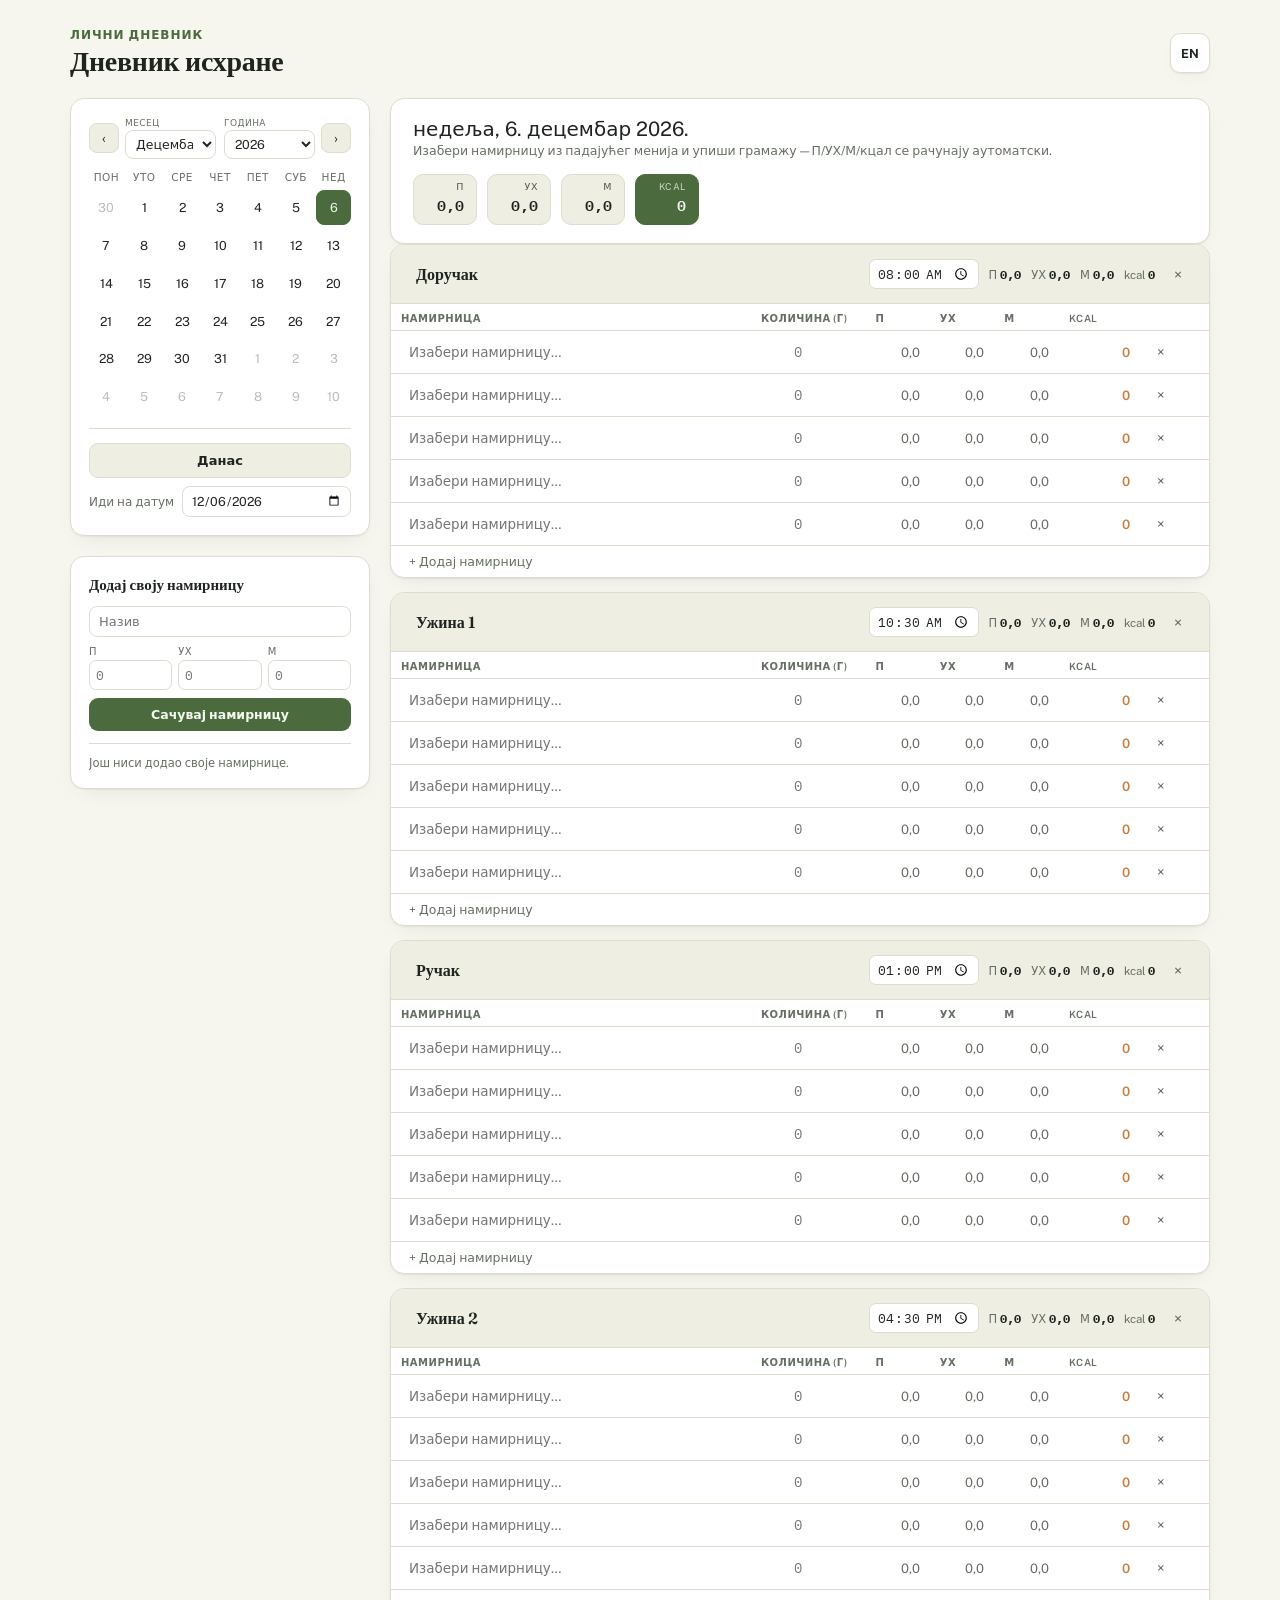
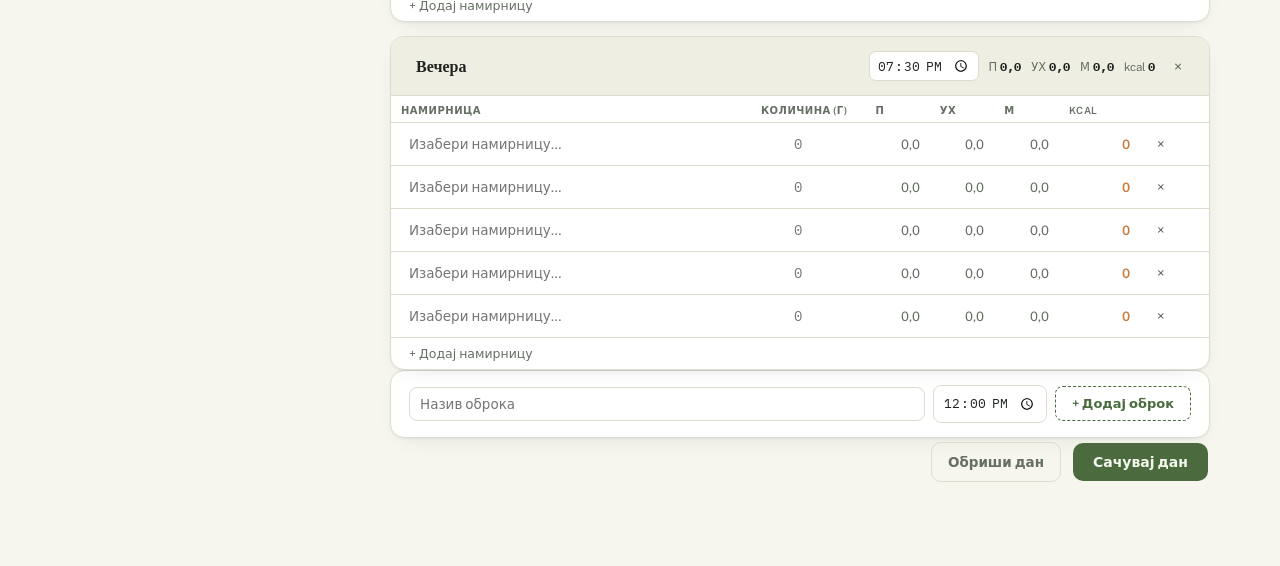
==== commit b6a58dc2: "small fix for scrolling Added min-width property to layout and sidebar classes." ====
--- a/index.html
+++ b/index.html
@@ -109,21 +109,24 @@
   }
   .lang-btn:hover{background:var(--surface-2);}
   .layout{
-    display:grid;
-    grid-template-columns:300px 1fr;
-    gap:20px;
-    align-items:start;
-  }
-  @media (max-width:860px){
-    .layout{grid-template-columns:1fr;}
-  }
-  .sidebar{
-    display:flex;
-    flex-direction:column;
-    gap:20px;
-    position:sticky;
-    top:20px;
-  }
+  display:grid;
+  grid-template-columns:300px 1fr;
+  gap:20px;
+  align-items:start;
+  min-width:0;
+}
+.layout > *{min-width:0;}
+@media (max-width:860px){
+  .layout{grid-template-columns:1fr;}
+}
+.sidebar{
+  display:flex;
+  flex-direction:column;
+  gap:20px;
+  position:sticky;
+  top:20px;
+  min-width:0;
+}
   .card{
     background:var(--surface);
     border:1px solid var(--border);
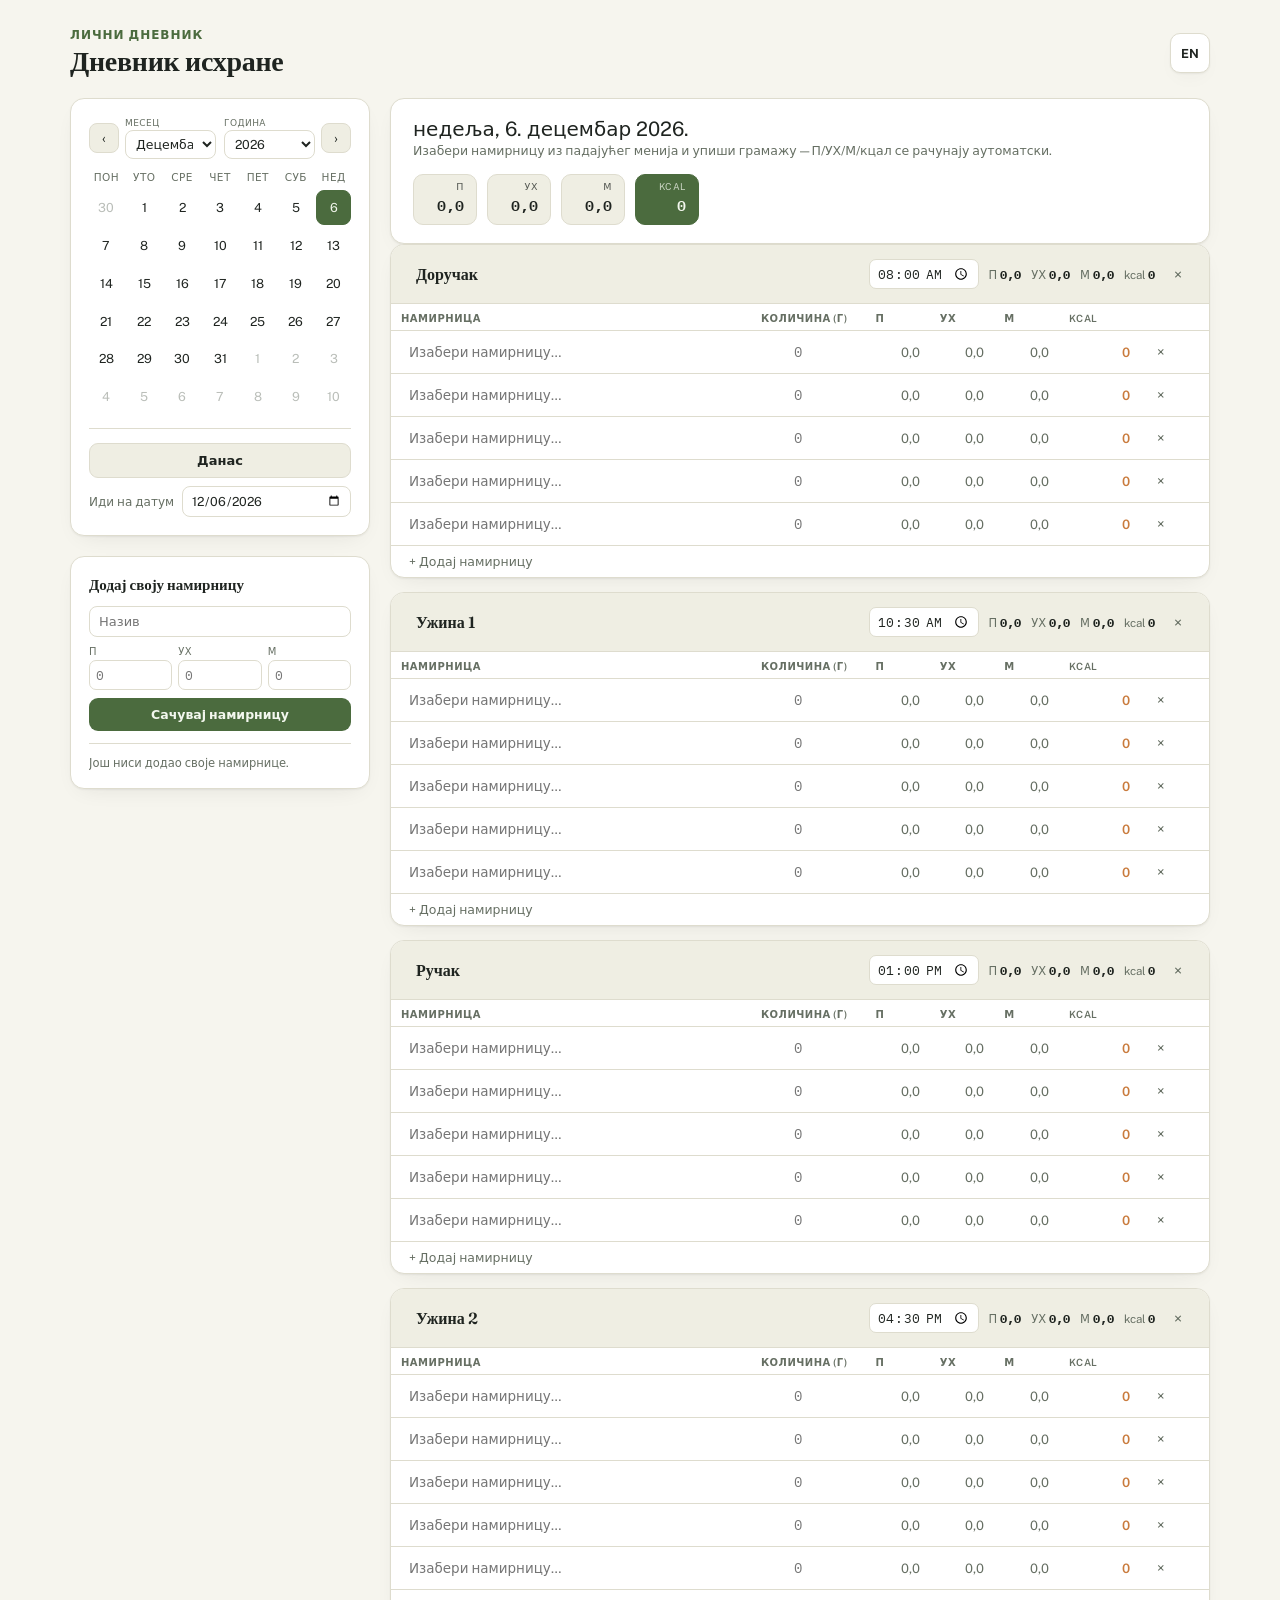
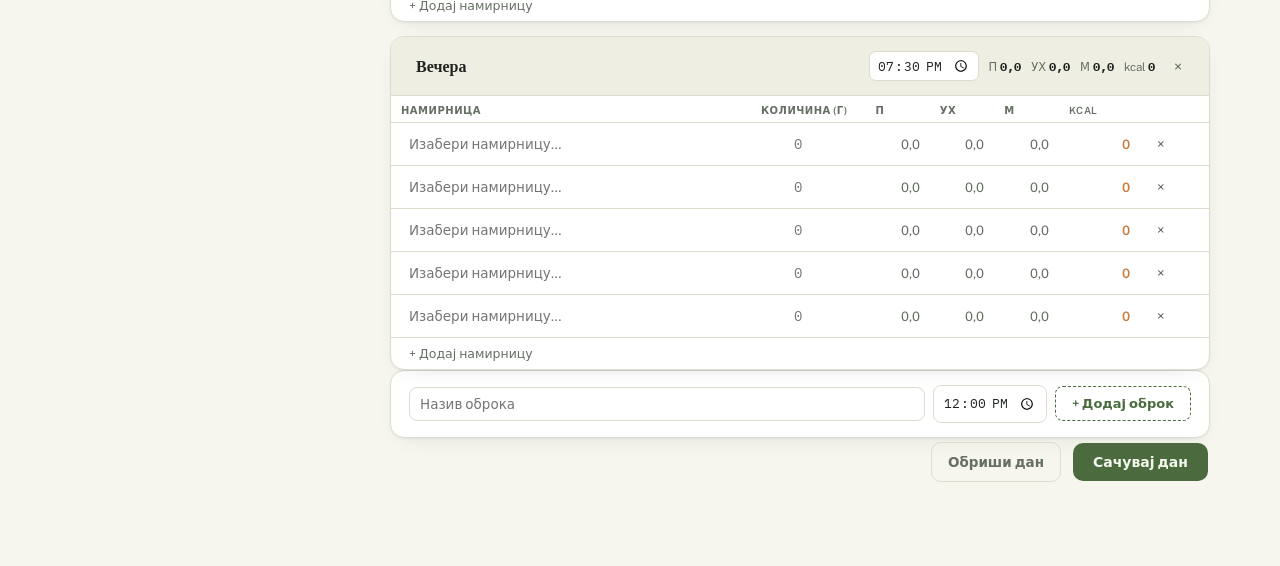
==== commit 2132df1b: "small fix scrolling on mobile phones fixed" ====
--- a/index.html
+++ b/index.html
@@ -126,6 +126,9 @@
   position:sticky;
   top:20px;
   min-width:0;
+}
+  @media (max-width:860px){
+  .sidebar{position:static;top:auto;}
 }
   .card{
     background:var(--surface);
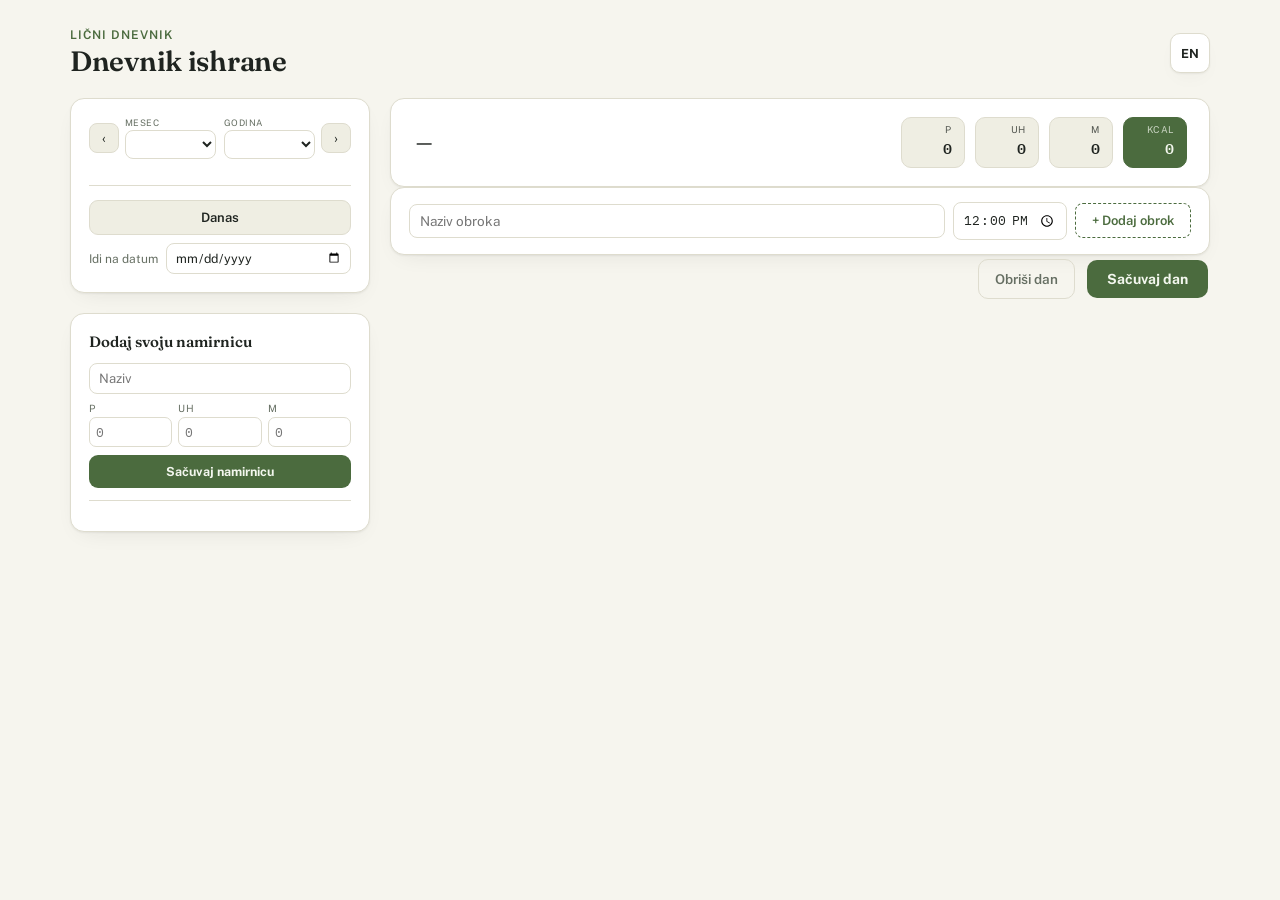
==== commit 396d99d4: "reduce index.html to markup" ====
--- a/index.html
+++ b/index.html
@@ -5,628 +5,7 @@
 <meta name="viewport" content="width=device-width, initial-scale=1">
 <title>Dnevnik ishrane</title>
 <link rel="stylesheet" href="https://fonts.googleapis.com/css2?family=Fraunces:opsz,wght@9..144,400;9..144,600;9..144,700&family=Public+Sans:wght@400;500;600;700&family=IBM+Plex+Mono:wght@400;500&display=swap">
-<style>
-  :root{
-    --bg:#f6f5ee;
-    --surface:#ffffff;
-    --surface-2:#efeee3;
-    --ink:#1f2420;
-    --muted:#666f63;
-    --border:#dedcce;
-    --accent:#4b6b3e;
-    --accent-ink:#f3f7ee;
-    --accent-2:#c97b3d;
-    --shadow:0 1px 2px rgba(31,36,32,.06),0 8px 24px -12px rgba(31,36,32,.12);
-    --radius:14px;
-  }
-  @media (prefers-color-scheme: dark){
-    :root:not([data-theme="light"]){
-      --bg:#14170f;
-      --surface:#1c2117;
-      --surface-2:#242a1d;
-      --ink:#edeee4;
-      --muted:#9aa093;
-      --border:#2c3125;
-      --accent:#8fbf74;
-      --accent-ink:#132110;
-      --accent-2:#e2a063;
-      --shadow:0 1px 2px rgba(0,0,0,.3),0 8px 24px -12px rgba(0,0,0,.5);
-    }
-  }
-  :root[data-theme="dark"]{
-    --bg:#14170f;
-    --surface:#1c2117;
-    --surface-2:#242a1d;
-    --ink:#edeee4;
-    --muted:#9aa093;
-    --border:#2c3125;
-    --accent:#8fbf74;
-    --accent-ink:#132110;
-    --accent-2:#e2a063;
-    --shadow:0 1px 2px rgba(0,0,0,.3),0 8px 24px -12px rgba(0,0,0,.5);
-  }
-  *{box-sizing:border-box;}
-  html,body{margin:0;padding:0;}
-  body{
-    background:var(--bg);
-    color:var(--ink);
-    font-family:"Public Sans", ui-sans-serif, system-ui, sans-serif;
-    -webkit-font-smoothing:antialiased;
-    min-height:100vh;
-  }
-  h1,h2,h3{
-    font-family:"Fraunces", Georgia, serif;
-    font-weight:600;
-    text-wrap:balance;
-    margin:0;
-  }
-  .num, input[type="number"], .kcal-value{
-    font-family:"IBM Plex Mono", ui-monospace, monospace;
-    font-variant-numeric:tabular-nums;
-  }
-  button{font-family:inherit;}
-  .wrap{
-    max-width:1180px;
-    margin:0 auto;
-    padding:28px 20px 80px;
-    display:flex;
-    flex-direction:column;
-    gap:20px;
-  }
-  header.top{
-    display:flex;
-    align-items:center;
-    justify-content:space-between;
-    gap:16px;
-    flex-wrap:wrap;
-  }
-  header.top .brand{
-    display:flex;
-    flex-direction:column;
-    gap:2px;
-  }
-  header.top .brand .eyebrow{
-    font-size:12px;
-    letter-spacing:.08em;
-    text-transform:uppercase;
-    color:var(--accent);
-    font-weight:600;
-  }
-  header.top h1{
-    font-size:28px;
-    letter-spacing:-.01em;
-  }
-  .lang-btn{
-    width:40px;height:40px;
-    border-radius:10px;
-    border:1px solid var(--border);
-    background:var(--surface);
-    color:var(--ink);
-    font-weight:700;
-    font-size:12.5px;
-    cursor:pointer;
-    box-shadow:var(--shadow);
-  }
-  .lang-btn:hover{background:var(--surface-2);}
-  .layout{
-  display:grid;
-  grid-template-columns:300px 1fr;
-  gap:20px;
-  align-items:start;
-  min-width:0;
-}
-.layout > *{min-width:0;}
-@media (max-width:860px){
-  .layout{grid-template-columns:1fr;}
-}
-.sidebar{
-  display:flex;
-  flex-direction:column;
-  gap:20px;
-  position:sticky;
-  top:20px;
-  min-width:0;
-}
-  @media (max-width:860px){
-  .sidebar{position:static;top:auto;}
-}
-  .card{
-    background:var(--surface);
-    border:1px solid var(--border);
-    border-radius:var(--radius);
-    box-shadow:var(--shadow);
-  }
-  /* ---- Calendar ---- */
-  .cal-card{padding:18px;}
-  .cal-head{
-    display:flex;
-    align-items:center;
-    justify-content:space-between;
-    margin-bottom:12px;
-  }
-  .cal-head .cal-title{
-    font-family:"Fraunces", serif;
-    font-weight:600;
-    font-size:16px;
-    text-transform:capitalize;
-  }
-  .cal-selects{
-    display:flex;
-    gap:8px;
-    flex:1;
-    min-width:0;
-    margin:0 6px;
-  }
-  .cal-select-label{
-    display:flex;
-    flex-direction:column;
-    gap:2px;
-    flex:1;
-    min-width:0;
-  }
-  .cal-select-label span{
-    font-size:9px;
-    text-transform:uppercase;
-    letter-spacing:.05em;
-    color:var(--muted);
-  }
-  .cal-select-label select{
-    width:100%;
-    border:1px solid var(--border);
-    background:var(--surface);
-    color:var(--ink);
-    border-radius:8px;
-    padding:5px 6px;
-    font-size:12.5px;
-    font-family:inherit;
-  }
-  .icon-btn{
-    width:30px;height:30px;
-    border-radius:8px;
-    border:1px solid var(--border);
-    background:var(--surface-2);
-    color:var(--ink);
-    cursor:pointer;
-    display:flex;align-items:center;justify-content:center;
-    font-size:14px;
-    transition:background .15s ease;
-  }
-  .icon-btn:hover{background:var(--border);}
-  .cal-grid{
-    display:grid;
-    grid-template-columns:repeat(7,1fr);
-    gap:3px;
-  }
-  .cal-dow{
-    font-size:10.5px;
-    color:var(--muted);
-    text-align:center;
-    text-transform:uppercase;
-    letter-spacing:.04em;
-    padding-bottom:4px;
-  }
-  .cal-day{
-    aspect-ratio:1;
-    display:flex;
-    flex-direction:column;
-    align-items:center;
-    justify-content:center;
-    gap:3px;
-    border-radius:8px;
-    border:1px solid transparent;
-    background:transparent;
-    color:var(--ink);
-    font-size:12.5px;
-    cursor:pointer;
-    position:relative;
-  }
-  .cal-day:hover{background:var(--surface-2);}
-  .cal-day.is-muted{color:var(--muted);opacity:.45;}
-  .cal-day.is-today{border-color:var(--accent);}
-  .cal-day.is-selected{background:var(--accent);color:var(--accent-ink);}
-  .cal-day .dot{
-    width:4px;height:4px;border-radius:50%;
-    background:var(--accent-2);
-  }
-  .cal-day.is-selected .dot{background:var(--accent-ink);}
-  .cal-foot{
-    margin-top:14px;
-    padding-top:14px;
-    border-top:1px solid var(--border);
-    display:flex;
-    flex-direction:column;
-    gap:8px;
-  }
-  .today-btn{
-    width:100%;
-    padding:9px;
-    border-radius:9px;
-    border:1px solid var(--border);
-    background:var(--surface-2);
-    color:var(--ink);
-    font-weight:600;
-    font-size:13px;
-    cursor:pointer;
-  }
-  .today-btn:hover{background:var(--border);}
-  .date-pick{
-    display:flex;
-    align-items:center;
-    gap:8px;
-    font-size:12px;
-    color:var(--muted);
-  }
-  .date-pick input{
-    flex:1;
-    border:1px solid var(--border);
-    background:var(--surface);
-    color:var(--ink);
-    border-radius:8px;
-    padding:6px 8px;
-    font-size:12.5px;
-    font-family:inherit;
-  }
-  /* ---- Food (custom foods) card ---- */
-  .food-card{padding:18px;}
-  .food-card h3{font-size:15px;margin-bottom:12px;}
-  .food-form{display:flex;flex-direction:column;gap:8px;}
-  .food-form input[type="text"]{
-    border:1px solid var(--border);
-    background:var(--surface);
-    color:var(--ink);
-    border-radius:8px;
-    padding:7px 9px;
-    font-size:13px;
-    font-family:inherit;
-  }
-  .food-form-grid{
-    display:grid;
-    grid-template-columns:1fr 1fr 1fr;
-    gap:6px;
-  }
-  .food-form-grid label{
-    display:flex;
-    flex-direction:column;
-    gap:3px;
-    font-size:10px;
-    color:var(--muted);
-    text-transform:uppercase;
-    letter-spacing:.04em;
-  }
-  .food-form-grid input{
-    border:1px solid var(--border);
-    background:var(--surface);
-    color:var(--ink);
-    border-radius:7px;
-    padding:6px 6px;
-    font-size:12.5px;
-    width:100%;
-  }
-  .food-add-btn{
-    padding:9px;
-    border-radius:9px;
-    border:none;
-    background:var(--accent);
-    color:var(--accent-ink);
-    font-weight:700;
-    font-size:12.5px;
-    cursor:pointer;
-  }
-  .food-add-btn:hover{filter:brightness(1.06);}
-  .food-list{
-    margin-top:12px;
-    padding-top:12px;
-    border-top:1px solid var(--border);
-    display:flex;
-    flex-direction:column;
-    gap:6px;
-    max-height:220px;
-    overflow-y:auto;
-  }
-  .food-chip{
-    display:flex;
-    align-items:center;
-    gap:8px;
-    padding:6px 8px;
-    border-radius:8px;
-    background:var(--surface-2);
-    font-size:12px;
-  }
-  .food-chip .fc-name{flex:1;overflow:hidden;text-overflow:ellipsis;white-space:nowrap;}
-  .food-chip .fc-kcal{color:var(--accent-2);font-weight:600;font-family:"IBM Plex Mono",monospace;}
-  .food-chip .fc-del{
-    border:none;background:transparent;color:var(--muted);cursor:pointer;
-    width:18px;height:18px;border-radius:5px;font-size:13px;line-height:1;
-  }
-  .food-chip .fc-del:hover{background:var(--border);color:#b5484a;}
-  .food-list-empty{font-size:11.5px;color:var(--muted);}
-  /* ---- Main editor ---- */
-  .day-head{
-    padding:18px 22px;
-    display:flex;
-    align-items:center;
-    justify-content:space-between;
-    gap:16px;
-    flex-wrap:wrap;
-  }
-  .day-head .day-title{
-    font-size:20px;
-  }
-  .day-head .day-sub{
-    font-size:12.5px;
-    color:var(--muted);
-    margin-top:2px;
-  }
-  .totals-strip{
-    display:flex;
-    gap:10px;
-    flex-wrap:wrap;
-  }
-  .pill{
-    display:flex;
-    flex-direction:column;
-    align-items:flex-end;
-    gap:1px;
-    padding:6px 12px;
-    border-radius:10px;
-    background:var(--surface-2);
-    border:1px solid var(--border);
-    min-width:64px;
-  }
-  .pill.kcal{
-    background:var(--accent);
-    color:var(--accent-ink);
-    border-color:var(--accent);
-  }
-  .pill .pill-label{
-    font-size:9.5px;
-    text-transform:uppercase;
-    letter-spacing:.06em;
-    opacity:.75;
-  }
-  .pill .pill-value{
-    font-size:15px;
-    font-weight:600;
-  }
-  .meals{
-    display:flex;
-    flex-direction:column;
-    gap:14px;
-  }
-  .meal-card{padding:0;overflow:hidden;}
-  .meal-head{
-    display:flex;
-    align-items:center;
-    gap:10px;
-    padding:14px 18px;
-    background:var(--surface-2);
-    border-bottom:1px solid var(--border);
-  }
-  .meal-label-input{
-    flex:1;
-    font-family:"Fraunces", Georgia, serif;
-    font-weight:600;
-    font-size:16px;
-    border:1px solid transparent;
-    background:transparent;
-    color:var(--ink);
-    border-radius:7px;
-    padding:4px 6px;
-    min-width:80px;
-  }
-  .meal-label-input:hover{border-color:var(--border);}
-  .meal-label-input:focus{outline:none;border-color:var(--accent);background:var(--surface);}
-  .meal-head input[type="time"]{
-    border:1px solid var(--border);
-    background:var(--surface);
-    color:var(--ink);
-    border-radius:7px;
-    padding:4px 7px;
-    font-size:12.5px;
-    font-family:"IBM Plex Mono", monospace;
-  }
-  .meal-total{
-    display:flex;
-    gap:10px;
-    font-size:11.5px;
-    color:var(--muted);
-    white-space:nowrap;
-  }
-  .meal-total b{color:var(--ink);}
-  .meal-del{
-    border:none;
-    background:transparent;
-    color:var(--muted);
-    cursor:pointer;
-    font-size:15px;
-    width:26px;height:26px;
-    border-radius:7px;
-    flex-shrink:0;
-  }
-  .meal-del:hover{background:var(--border);color:#b5484a;}
-  table.rows{
-    width:100%;
-    border-collapse:collapse;
-  }
-  table.rows thead th{
-    text-align:left;
-    font-size:10px;
-    text-transform:uppercase;
-    letter-spacing:.05em;
-    color:var(--muted);
-    font-weight:600;
-    padding:8px 10px 6px;
-  }
-  table.rows td{
-    padding:5px 10px;
-    border-top:1px solid var(--border);
-    vertical-align:middle;
-  }
-  table.rows td.num-cell{
-    text-align:right;
-    font-size:13px;
-    color:var(--muted);
-    white-space:nowrap;
-  }
-  table.rows td.num-cell.kcal-cell{color:var(--accent-2);font-weight:600;}
-  .food-input{
-    width:100%;
-    border:1px solid transparent;
-    background:transparent;
-    color:var(--ink);
-    padding:6px 7px;
-    border-radius:7px;
-    font-size:13.5px;
-    font-family:inherit;
-  }
-  .food-input:hover{border-color:var(--border);}
-  .food-input:focus{
-    outline:none;
-    border-color:var(--accent);
-    background:var(--surface);
-  }
-  .grams-input{
-    width:64px;
-    border:1px solid transparent;
-    background:transparent;
-    color:var(--ink);
-    padding:6px 7px;
-    border-radius:7px;
-    font-size:13.5px;
-    text-align:right;
-  }
-  .grams-input:hover{border-color:var(--border);}
-  .grams-input:focus{
-    outline:none;
-    border-color:var(--accent);
-    background:var(--surface);
-  }
-  .row-del{
-    border:none;
-    background:transparent;
-    color:var(--muted);
-    cursor:pointer;
-    font-size:14px;
-    width:22px;height:22px;
-    border-radius:6px;
-  }
-  .row-del:hover{background:var(--surface-2);color:#b5484a;}
-  .add-row{
-    width:100%;
-    text-align:left;
-    padding:8px 18px;
-    border:none;
-    border-top:1px solid var(--border);
-    background:transparent;
-    color:var(--muted);
-    font-size:12.5px;
-    cursor:pointer;
-  }
-  .add-row:hover{background:var(--surface-2);color:var(--accent);}
-  tfoot td{
-    padding:8px 10px;
-    border-top:1px solid var(--border);
-    font-size:12.5px;
-    font-weight:600;
-    background:var(--surface-2);
-  }
-  .add-meal-card{
-    padding:14px 18px;
-    display:flex;
-    gap:8px;
-    flex-wrap:wrap;
-    align-items:center;
-  }
-  .add-meal-card input[type="text"]{
-    flex:1;
-    min-width:140px;
-    border:1px solid var(--border);
-    background:var(--surface);
-    color:var(--ink);
-    border-radius:8px;
-    padding:8px 10px;
-    font-size:13.5px;
-    font-family:inherit;
-  }
-  .add-meal-card input[type="time"]{
-    border:1px solid var(--border);
-    background:var(--surface);
-    color:var(--ink);
-    border-radius:8px;
-    padding:8px 9px;
-    font-size:13px;
-    font-family:"IBM Plex Mono", monospace;
-  }
-  .add-meal-btn{
-    padding:9px 16px;
-    border-radius:8px;
-    border:1px dashed var(--accent);
-    background:transparent;
-    color:var(--accent);
-    font-weight:600;
-    font-size:13px;
-    cursor:pointer;
-  }
-  .add-meal-btn:hover{background:var(--surface-2);}
-  .actions{
-    display:flex;
-    align-items:center;
-    gap:12px;
-    justify-content:flex-end;
-    padding:4px 2px;
-  }
-  .save-btn{
-    padding:11px 20px;
-    border-radius:10px;
-    border:none;
-    background:var(--accent);
-    color:var(--accent-ink);
-    font-weight:700;
-    font-size:14px;
-    cursor:pointer;
-  }
-  .save-btn:hover{filter:brightness(1.06);}
-  .delete-btn{
-    padding:11px 16px;
-    border-radius:10px;
-    border:1px solid var(--border);
-    background:transparent;
-    color:var(--muted);
-    font-weight:600;
-    font-size:13.5px;
-    cursor:pointer;
-  }
-  .delete-btn:hover{border-color:#b5484a;color:#b5484a;}
-  .save-status{
-    font-size:12.5px;
-    color:var(--muted);
-    min-height:16px;
-  }
-  .toast{
-    position:fixed;
-    bottom:22px;
-    left:50%;
-    transform:translateX(-50%) translateY(0);
-    background:var(--ink);
-    color:var(--bg);
-    padding:10px 18px;
-    border-radius:10px;
-    font-size:13px;
-    font-weight:600;
-    box-shadow:var(--shadow);
-    opacity:0;
-    pointer-events:none;
-    transition:opacity .2s ease, transform .2s ease;
-    z-index:50;
-  }
-  .toast.show{
-    opacity:1;
-    transform:translateX(-50%) translateY(-6px);
-  }
-  @media (prefers-reduced-motion: reduce){
-    *{transition:none !important;}
-  }
-</style>
+  <link rel="stylesheet" href="css/styles.css">
 </head>
 <body>
 
@@ -722,761 +101,8 @@
 
 <div class="toast" id="toast"></div>
 
-<script>
-(function(){
-  "use strict";
-
-  // ---------- Built-in food database (per 100g) ----------
-  var FOODS = [{"name": "Piletina", "p": 21.0, "uh": 0.0, "m": 3.0, "kcal": 111.0, "en": "Chicken"}, {"name": "Ćuretina", "p": 21.0, "uh": 0.0, "m": 2.0, "kcal": 102.0, "en": "Turkey"}, {"name": "Batak", "p": 18.0, "uh": 0.0, "m": 7.0, "kcal": 135.0, "en": "Chicken drumstick"}, {"name": "Svinjetina", "p": 20.0, "uh": 0.0, "m": 7.0, "kcal": 143.0, "en": "Pork"}, {"name": "Junetina", "p": 20.0, "uh": 0.0, "m": 6.0, "kcal": 134.0, "en": "Beef (young)"}, {"name": "Teletina", "p": 20.0, "uh": 0.0, "m": 5.0, "kcal": 125.0, "en": "Veal"}, {"name": "Govedina", "p": 20.0, "uh": 0.0, "m": 7.0, "kcal": 143.0, "en": "Beef"}, {"name": "Tuna", "p": 20.0, "uh": 0.0, "m": 4.0, "kcal": 116.0, "en": "Tuna"}, {"name": "Sardina", "p": 20.0, "uh": 0.0, "m": 8.0, "kcal": 152.0, "en": "Sardine"}, {"name": "Oslić", "p": 18.0, "uh": 0.0, "m": 2.0, "kcal": 90.0, "en": "Hake"}, {"name": "Lignje", "p": 18.0, "uh": 0.0, "m": 1.0, "kcal": 81.0, "en": "Squid"}, {"name": "Orada", "p": 18.0, "uh": 0.0, "m": 3.0, "kcal": 99.0, "en": "Sea bream"}, {"name": "Som", "p": 17.0, "uh": 0.0, "m": 2.0, "kcal": 86.0, "en": "Catfish"}, {"name": "Pastrmka", "p": 21.0, "uh": 0.0, "m": 8.0, "kcal": 156.0, "en": "Trout"}, {"name": "Šaran", "p": 16.0, "uh": 0.0, "m": 7.0, "kcal": 127.0, "en": "Carp"}, {"name": "Škarpina", "p": 19.0, "uh": 0.0, "m": 1.0, "kcal": 85.0, "en": "Scorpionfish"}, {"name": "Brancin", "p": 19.0, "uh": 0.0, "m": 2.0, "kcal": 94.0, "en": "Sea bass"}, {"name": "Bakalar", "p": 22.0, "uh": 0.0, "m": 1.0, "kcal": 97.0, "en": "Cod"}, {"name": "Losos", "p": 20.0, "uh": 0.0, "m": 10.0, "kcal": 170.0, "en": "Salmon"}, {"name": "Skuša", "p": 20.0, "uh": 0.0, "m": 0.0, "kcal": 80.0, "en": "Mackerel"}, {"name": "Ćureća prsa", "p": 20.0, "uh": 0.0, "m": 4.0, "kcal": 116.0, "en": "Turkey breast"}, {"name": "Džigerica", "p": 17.0, "uh": 0.0, "m": 5.0, "kcal": 113.0, "en": "Liver"}, {"name": "Slanina", "p": 35.0, "uh": 0.0, "m": 42.0, "kcal": 518.0, "en": "Bacon"}, {"name": "Suvo meso", "p": 27.0, "uh": 0.0, "m": 12.0, "kcal": 216.0, "en": "Dried meat"}, {"name": "Suvi vrat", "p": 20.0, "uh": 0.0, "m": 20.0, "kcal": 260.0, "en": "Dried pork neck"}, {"name": "Goveđi pršut", "p": 35.0, "uh": 0.0, "m": 6.0, "kcal": 194.0, "en": "Beef prosciutto"}, {"name": "Šunka", "p": 12.0, "uh": 2.0, "m": 7.0, "kcal": 119.0, "en": "Ham"}, {"name": "Jaja", "p": 14.0, "uh": 1.0, "m": 10.0, "kcal": 150.0, "en": "Eggs"}, {"name": "Soja burger", "p": 20.0, "uh": 10.0, "m": 4.0, "kcal": 156.0, "en": "Soy burger"}, {"name": "Tempeh", "p": 20.0, "uh": 10.0, "m": 4.0, "kcal": 156.0, "en": "Tempeh"}, {"name": "Gauda", "p": 25.0, "uh": 0.0, "m": 20.0, "kcal": 280.0, "en": "Gouda cheese"}, {"name": "Mocarela", "p": 22.0, "uh": 0.0, "m": 15.0, "kcal": 223.0, "en": "Mozzarella"}, {"name": "Edamer", "p": 25.0, "uh": 0.0, "m": 22.0, "kcal": 298.0, "en": "Edam cheese"}, {"name": "Trapist", "p": 25.0, "uh": 0.0, "m": 25.0, "kcal": 325.0, "en": "Trappist cheese"}, {"name": "Tofu", "p": 8.0, "uh": 2.0, "m": 4.0, "kcal": 76.0, "en": "Tofu"}, {"name": "Feta", "p": 14.0, "uh": 4.0, "m": 21.0, "kcal": 261.0, "en": "Feta cheese"}, {"name": "Balans / Sveži sir", "p": 11.0, "uh": 4.0, "m": 10.0, "kcal": 150.0, "en": "Cottage cheese"}, {"name": "Mladi sir", "p": 12.0, "uh": 4.0, "m": 5.0, "kcal": 109.0, "en": "Fresh cheese"}, {"name": "Ela / Skyr", "p": 12.0, "uh": 4.0, "m": 1.0, "kcal": 73.0, "en": "Skyr"}, {"name": "Mleko", "p": 3.0, "uh": 4.0, "m": 1.0, "kcal": 37.0, "en": "Milk"}, {"name": "Jogurt", "p": 3.0, "uh": 4.0, "m": 1.0, "kcal": 37.0, "en": "Yogurt"}, {"name": "Kefir", "p": 3.0, "uh": 4.0, "m": 1.0, "kcal": 37.0, "en": "Kefir"}, {"name": "Grčki jogurt", "p": 4.0, "uh": 5.0, "m": 9.0, "kcal": 117.0, "en": "Greek yogurt"}, {"name": "Kiselo mleko", "p": 4.0, "uh": 5.0, "m": 3.0, "kcal": 63.0, "en": "Sour milk"}, {"name": "Zbregov mleko", "p": 10.0, "uh": 5.0, "m": 1.0, "kcal": 69.0, "en": "Flavored milk drink"}, {"name": "Zbregov puding", "p": 10.0, "uh": 7.0, "m": 1.0, "kcal": 77.0, "en": "Milk pudding"}, {"name": "Whey", "p": 75.0, "uh": 6.0, "m": 6.0, "kcal": 378.0, "en": "Whey protein"}, {"name": "Maslinovo ulje", "p": 0.0, "uh": 0.0, "m": 95.0, "kcal": 855.0, "en": "Olive oil"}, {"name": "Kokosovo ulje", "p": 0.0, "uh": 0.0, "m": 95.0, "kcal": 855.0, "en": "Coconut oil"}, {"name": "Bundevino ulje", "p": 0.0, "uh": 0.0, "m": 95.0, "kcal": 855.0, "en": "Pumpkin seed oil"}, {"name": "Laneno ulje", "p": 0.0, "uh": 0.0, "m": 95.0, "kcal": 855.0, "en": "Flaxseed oil"}, {"name": "Puter", "p": 0.0, "uh": 0.0, "m": 80.0, "kcal": 720.0, "en": "Butter"}, {"name": "Lan", "p": 18.0, "uh": 2.0, "m": 42.0, "kcal": 458.0, "en": "Flaxseed"}, {"name": "Čia", "p": 16.0, "uh": 8.0, "m": 30.0, "kcal": 366.0, "en": "Chia seeds"}, {"name": "Susam", "p": 25.0, "uh": 10.0, "m": 50.0, "kcal": 590.0, "en": "Sesame seeds"}, {"name": "Avokado", "p": 2.0, "uh": 6.0, "m": 15.0, "kcal": 167.0, "en": "Avocado"}, {"name": "Masline", "p": 1.0, "uh": 5.0, "m": 11.0, "kcal": 123.0, "en": "Olives"}, {"name": "Humus", "p": 7.0, "uh": 8.0, "m": 22.0, "kcal": 258.0, "en": "Hummus"}, {"name": "Tahini", "p": 15.0, "uh": 20.0, "m": 50.0, "kcal": 590.0, "en": "Tahini"}, {"name": "Orasi", "p": 15.0, "uh": 14.0, "m": 65.0, "kcal": 701.0, "en": "Walnuts"}, {"name": "Brazilski orah", "p": 14.0, "uh": 12.0, "m": 67.0, "kcal": 707.0, "en": "Brazil nut"}, {"name": "Suncokret", "p": 20.0, "uh": 20.0, "m": 50.0, "kcal": 610.0, "en": "Sunflower seeds"}, {"name": "Kikiriki", "p": 24.0, "uh": 20.0, "m": 50.0, "kcal": 626.0, "en": "Peanuts"}, {"name": "Kikiriki puter", "p": 24.0, "uh": 20.0, "m": 50.0, "kcal": 626.0, "en": "Peanut butter"}, {"name": "Badem", "p": 21.0, "uh": 21.0, "m": 50.0, "kcal": 618.0, "en": "Almonds"}, {"name": "Lešnik", "p": 15.0, "uh": 15.0, "m": 60.0, "kcal": 660.0, "en": "Hazelnuts"}, {"name": "Indijski orah", "p": 18.0, "uh": 30.0, "m": 44.0, "kcal": 588.0, "en": "Cashews"}, {"name": "Pistaći", "p": 21.0, "uh": 27.0, "m": 45.0, "kcal": 597.0, "en": "Pistachios"}, {"name": "Semenke", "p": 30.0, "uh": 10.0, "m": 50.0, "kcal": 610.0, "en": "Mixed seeds"}, {"name": "Pirinač", "p": 7.0, "uh": 78.0, "m": 1.0, "kcal": 349.0, "en": "Rice"}, {"name": "Kuskus", "p": 12.0, "uh": 77.0, "m": 1.0, "kcal": 365.0, "en": "Couscous"}, {"name": "Bulgur", "p": 12.0, "uh": 76.0, "m": 1.0, "kcal": 361.0, "en": "Bulgur"}, {"name": "Ovsene", "p": 12.0, "uh": 64.0, "m": 7.0, "kcal": 367.0, "en": "Oats"}, {"name": "Kinoa", "p": 14.0, "uh": 64.0, "m": 6.0, "kcal": 366.0, "en": "Quinoa"}, {"name": "Amarant", "p": 13.0, "uh": 62.0, "m": 7.0, "kcal": 363.0, "en": "Amaranth"}, {"name": "Proso", "p": 11.0, "uh": 72.0, "m": 4.0, "kcal": 368.0, "en": "Millet"}, {"name": "Heljda", "p": 13.0, "uh": 71.0, "m": 3.0, "kcal": 363.0, "en": "Buckwheat"}, {"name": "Palenta", "p": 6.0, "uh": 75.0, "m": 1.0, "kcal": 333.0, "en": "Polenta"}, {"name": "Integralni hleb", "p": 9.0, "uh": 48.0, "m": 3.0, "kcal": 255.0, "en": "Whole wheat bread"}, {"name": "Cornflakes", "p": 7.0, "uh": 84.0, "m": 1.0, "kcal": 373.0, "en": "Corn flakes"}, {"name": "Griz", "p": 11.0, "uh": 70.0, "m": 1.0, "kcal": 333.0, "en": "Semolina"}, {"name": "Integralne makarone", "p": 10.0, "uh": 67.0, "m": 2.0, "kcal": 326.0, "en": "Whole wheat pasta"}, {"name": "Tortilja", "p": 10.0, "uh": 55.0, "m": 8.0, "kcal": 332.0, "en": "Tortilla"}, {"name": "Njoke", "p": 2.0, "uh": 36.0, "m": 2.0, "kcal": 170.0, "en": "Gnocchi"}, {"name": "Dvopek", "p": 10.0, "uh": 70.0, "m": 6.0, "kcal": 374.0, "en": "Rusk (dried bread)"}, {"name": "Sočivo", "p": 24.0, "uh": 64.0, "m": 1.0, "kcal": 361.0, "en": "Lentils"}, {"name": "Pasulj", "p": 24.0, "uh": 60.0, "m": 0.0, "kcal": 336.0, "en": "Beans"}, {"name": "Leblebije", "p": 20.0, "uh": 60.0, "m": 6.0, "kcal": 374.0, "en": "Roasted chickpeas"}, {"name": "Grašak", "p": 5.0, "uh": 15.0, "m": 0.0, "kcal": 80.0, "en": "Peas"}, {"name": "Krompir", "p": 1.0, "uh": 18.0, "m": 0.0, "kcal": 76.0, "en": "Potato"}, {"name": "Batat", "p": 1.0, "uh": 20.0, "m": 0.0, "kcal": 84.0, "en": "Sweet potato"}, {"name": "Kukuruz", "p": 3.0, "uh": 20.0, "m": 1.0, "kcal": 101.0, "en": "Corn"}, {"name": "Boranija", "p": 1.0, "uh": 6.0, "m": 0.0, "kcal": 28.0, "en": "Green beans"}, {"name": "Šargarepa", "p": 1.0, "uh": 9.0, "m": 0.0, "kcal": 40.0, "en": "Carrot"}, {"name": "Zlatna mešavina", "p": 3.0, "uh": 12.0, "m": 1.0, "kcal": 69.0, "en": "Golden grain mix"}, {"name": "Ajsberg salata", "p": 0.9, "uh": 3.0, "m": 0.1, "kcal": 16.5, "en": "Iceberg lettuce"}, {"name": "Artičoka", "p": 3.3, "uh": 10.5, "m": 0.2, "kcal": 57.0, "en": "Artichoke"}, {"name": "Bademov puter", "p": 21.0, "uh": 19.0, "m": 56.0, "kcal": 664.0, "en": "Almond butter"}, {"name": "Bademovo mleko", "p": 0.6, "uh": 0.7, "m": 1.1, "kcal": 15.1, "en": "Almond milk"}, {"name": "Beli luk", "p": 6.4, "uh": 33.1, "m": 0.5, "kcal": 162.5, "en": "Garlic"}, {"name": "Blitva", "p": 1.8, "uh": 3.7, "m": 0.2, "kcal": 23.8, "en": "Swiss chard"}, {"name": "Borovnica", "p": 0.7, "uh": 14.5, "m": 0.3, "kcal": 63.5, "en": "Blueberry"}, {"name": "Brokoli", "p": 2.8, "uh": 6.6, "m": 0.4, "kcal": 41.2, "en": "Broccoli"}, {"name": "Brusnica", "p": 0.4, "uh": 12.2, "m": 0.1, "kcal": 51.3, "en": "Cranberry"}, {"name": "Bukovača", "p": 3.3, "uh": 6.1, "m": 0.4, "kcal": 41.2, "en": "Oyster mushroom"}, {"name": "Bundeva", "p": 1.0, "uh": 6.5, "m": 0.1, "kcal": 30.9, "en": "Pumpkin"}, {"name": "Čedar sir", "p": 25.0, "uh": 1.3, "m": 33.0, "kcal": 402.2, "en": "Cheddar cheese"}, {"name": "Celer", "p": 0.7, "uh": 3.0, "m": 0.2, "kcal": 16.6, "en": "Celery"}, {"name": "Čija seme", "p": 16.5, "uh": 42.1, "m": 30.7, "kcal": 510.7, "en": "Chia seeds"}, {"name": "Crna ribizla", "p": 1.4, "uh": 15.4, "m": 0.4, "kcal": 70.8, "en": "Blackcurrant"}, {"name": "Crne masline", "p": 0.8, "uh": 6.3, "m": 10.7, "kcal": 124.7, "en": "Black olives"}, {"name": "Crni luk", "p": 1.1, "uh": 9.3, "m": 0.1, "kcal": 42.5, "en": "Onion"}, {"name": "Crvena paprika", "p": 1.0, "uh": 6.0, "m": 0.3, "kcal": 30.7, "en": "Red bell pepper"}, {"name": "Crvena/bela ribizla", "p": 1.4, "uh": 13.8, "m": 0.2, "kcal": 62.6, "en": "Red/white currant"}, {"name": "Crveni krompir (sa korom)", "p": 2.1, "uh": 19.6, "m": 0.1, "kcal": 87.7, "en": "Red potato (with skin)"}, {"name": "Crveni kupus", "p": 1.4, "uh": 7.4, "m": 0.2, "kcal": 37.0, "en": "Red cabbage"}, {"name": "Crveni paradajz", "p": 0.9, "uh": 3.9, "m": 0.2, "kcal": 21.0, "en": "Red tomato"}, {"name": "Ćureće jaje", "p": 13.1, "uh": 1.2, "m": 11.7, "kcal": 162.5, "en": "Turkey egg"}, {"name": "Ćuretina celo belo meso", "p": 24.0, "uh": 0.0, "m": 1.5, "kcal": 109.5, "en": "Turkey, whole white meat"}, {"name": "Ćuretina jetra", "p": 18.3, "uh": 3.0, "m": 5.5, "kcal": 134.7, "en": "Turkey liver"}, {"name": "Ćuretina želudac", "p": 19.0, "uh": 0.0, "m": 4.6, "kcal": 117.4, "en": "Turkey gizzard"}, {"name": "Cvekla", "p": 1.6, "uh": 9.6, "m": 0.2, "kcal": 46.6, "en": "Beetroot"}, {"name": "Đumbir", "p": 1.8, "uh": 17.8, "m": 0.8, "kcal": 85.6, "en": "Ginger"}, {"name": "Dunja", "p": 0.4, "uh": 15.3, "m": 0.1, "kcal": 63.7, "en": "Quince"}, {"name": "Džekfrut", "p": 1.7, "uh": 23.3, "m": 0.6, "kcal": 105.4, "en": "Jackfruit"}, {"name": "Edamame soja", "p": 11.9, "uh": 8.9, "m": 5.2, "kcal": 130.0, "en": "Edamame soybeans"}, {"name": "Edamer sir", "p": 25.0, "uh": 1.4, "m": 28.0, "kcal": 357.6, "en": "Edam cheese"}, {"name": "Feta sir", "p": 14.2, "uh": 4.1, "m": 21.3, "kcal": 264.9, "en": "Feta cheese"}, {"name": "Gauda sir", "p": 24.9, "uh": 2.2, "m": 27.4, "kcal": 355.0, "en": "Gouda cheese"}, {"name": "Grašak", "p": 5.4, "uh": 14.5, "m": 0.4, "kcal": 83.2, "en": "Peas"}, {"name": "Grejpfrut ružičasti/crveni/beli", "p": 0.8, "uh": 10.7, "m": 0.1, "kcal": 46.9, "en": "Grapefruit (pink/red/white)"}, {"name": "Guščije jaje", "p": 13.9, "uh": 1.4, "m": 13.3, "kcal": 180.9, "en": "Goose egg"}, {"name": "Halapenjo paprika", "p": 0.9, "uh": 6.5, "m": 0.4, "kcal": 33.2, "en": "Jalapeño pepper"}, {"name": "Indijski orah", "p": 18.2, "uh": 30.2, "m": 43.9, "kcal": 588.7, "en": "Cashews"}, {"name": "Jabuka", "p": 0.3, "uh": 13.8, "m": 0.2, "kcal": 58.2, "en": "Apple"}, {"name": "Jabuka Granny Smith", "p": 0.3, "uh": 13.6, "m": 0.2, "kcal": 57.4, "en": "Granny Smith apple"}, {"name": "Jagnjetina bubreg", "p": 16.7, "uh": 0.0, "m": 3.0, "kcal": 93.8, "en": "Lamb kidney"}, {"name": "Jagnjetina ceo but", "p": 17.0, "uh": 0.0, "m": 20.0, "kcal": 248.0, "en": "Lamb leg (whole)"}, {"name": "Jagnjetina jetra", "p": 20.4, "uh": 1.8, "m": 5.0, "kcal": 133.8, "en": "Lamb liver"}, {"name": "Jagoda", "p": 0.7, "uh": 7.7, "m": 0.3, "kcal": 36.3, "en": "Strawberry"}, {"name": "Jogurt", "p": 3.5, "uh": 4.7, "m": 3.3, "kcal": 62.5, "en": "Yogurt"}, {"name": "Junetina biftek odrezak", "p": 22.0, "uh": 0.0, "m": 6.0, "kcal": 142.0, "en": "Beef steak"}, {"name": "Junetina mleveno grass-fed", "p": 19.0, "uh": 0.0, "m": 15.0, "kcal": 211.0, "en": "Ground beef, grass-fed"}, {"name": "Kajsija", "p": 1.4, "uh": 11.1, "m": 0.4, "kcal": 53.6, "en": "Apricot"}, {"name": "Kakao puter", "p": 0.0, "uh": 0.0, "m": 100.0, "kcal": 900.0, "en": "Cocoa butter"}, {"name": "Kaki jabuka", "p": 0.6, "uh": 18.6, "m": 0.2, "kcal": 78.6, "en": "Persimmon"}, {"name": "Karfiol", "p": 1.9, "uh": 5.0, "m": 0.3, "kcal": 30.3, "en": "Cauliflower"}, {"name": "Kefir", "p": 3.6, "uh": 4.5, "m": 1.0, "kcal": 41.4, "en": "Kefir"}, {"name": "Keleraba", "p": 1.7, "uh": 6.2, "m": 0.1, "kcal": 32.5, "en": "Kohlrabi"}, {"name": "Kelj", "p": 4.3, "uh": 8.8, "m": 0.9, "kcal": 60.5, "en": "Kale"}, {"name": "Kelj kupus", "p": 3.3, "uh": 6.7, "m": 0.7, "kcal": 46.3, "en": "Savoy cabbage"}, {"name": "Kikiriki", "p": 25.8, "uh": 16.1, "m": 49.2, "kcal": 610.4, "en": "Peanuts"}, {"name": "Kineski kelj", "p": 1.5, "uh": 2.2, "m": 0.2, "kcal": 16.6, "en": "Chinese cabbage"}, {"name": "Kisela pavlaka", "p": 2.4, "uh": 3.4, "m": 20.0, "kcal": 203.2, "en": "Sour cream"}, {"name": "Kisela surutka", "p": 0.9, "uh": 5.1, "m": 0.4, "kcal": 27.6, "en": "Sour whey"}, {"name": "Kivi", "p": 1.1, "uh": 14.7, "m": 0.5, "kcal": 67.7, "en": "Kiwi"}, {"name": "Klementina", "p": 0.9, "uh": 12.0, "m": 0.2, "kcal": 53.4, "en": "Clementine"}, {"name": "Kokošije jaje", "p": 12.6, "uh": 1.1, "m": 10.6, "kcal": 150.2, "en": "Chicken egg"}, {"name": "Kokosova voda", "p": 0.7, "uh": 3.7, "m": 0.2, "kcal": 19.4, "en": "Coconut water"}, {"name": "Kokosovo meso", "p": 3.3, "uh": 15.2, "m": 33.5, "kcal": 375.5, "en": "Coconut meat"}, {"name": "Kokosovo mleko", "p": 2.3, "uh": 5.5, "m": 23.8, "kcal": 245.4, "en": "Coconut milk"}, {"name": "Korijander", "p": 2.1, "uh": 3.7, "m": 0.5, "kcal": 27.7, "en": "Coriander"}, {"name": "Kozje mleko", "p": 3.6, "uh": 4.5, "m": 4.1, "kcal": 69.3, "en": "Goat milk"}, {"name": "Krastavac (bez kore)", "p": 0.6, "uh": 2.2, "m": 0.2, "kcal": 13.0, "en": "Cucumber (peeled)"}, {"name": "Krastavac (sa korom)", "p": 0.7, "uh": 3.6, "m": 0.1, "kcal": 18.1, "en": "Cucumber (with skin)"}, {"name": "Kravlje mleko", "p": 3.3, "uh": 4.8, "m": 3.3, "kcal": 62.1, "en": "Cow milk"}, {"name": "Kravlje mleko bez laktoze", "p": 3.3, "uh": 4.8, "m": 1.5, "kcal": 45.9, "en": "Lactose-free cow milk"}, {"name": "Krem sir", "p": 6.2, "uh": 4.1, "m": 34.4, "kcal": 350.8, "en": "Cream cheese"}, {"name": "Kruška", "p": 0.4, "uh": 15.2, "m": 0.1, "kcal": 63.3, "en": "Pear"}, {"name": "Kumkvat", "p": 1.9, "uh": 15.9, "m": 0.9, "kcal": 79.3, "en": "Kumquat"}, {"name": "Kupina", "p": 1.4, "uh": 9.6, "m": 0.5, "kcal": 48.5, "en": "Blackberry"}, {"name": "Kupus", "p": 1.3, "uh": 5.8, "m": 0.1, "kcal": 29.3, "en": "Cabbage"}, {"name": "Laneno seme", "p": 18.3, "uh": 28.9, "m": 42.2, "kcal": 568.6, "en": "Flaxseed"}, {"name": "Lešnik", "p": 15.0, "uh": 16.7, "m": 60.8, "kcal": 674.0, "en": "Hazelnuts"}, {"name": "Liči", "p": 0.8, "uh": 16.5, "m": 0.4, "kcal": 72.8, "en": "Lychee"}, {"name": "Limeta", "p": 0.7, "uh": 10.5, "m": 0.2, "kcal": 46.6, "en": "Lime"}, {"name": "Lubenica", "p": 0.6, "uh": 7.6, "m": 0.2, "kcal": 34.6, "en": "Watermelon"}, {"name": "Malina", "p": 1.2, "uh": 11.9, "m": 0.7, "kcal": 58.7, "en": "Raspberry"}, {"name": "Mandarina", "p": 0.8, "uh": 13.3, "m": 0.3, "kcal": 59.1, "en": "Mandarin"}, {"name": "Mango", "p": 0.8, "uh": 15.0, "m": 0.4, "kcal": 66.8, "en": "Mango"}, {"name": "Meki kozji sir", "p": 18.5, "uh": 2.2, "m": 21.0, "kcal": 271.8, "en": "Soft goat cheese"}, {"name": "Mlaćenica", "p": 3.3, "uh": 4.8, "m": 0.9, "kcal": 40.5, "en": "Buttermilk"}, {"name": "Mlada tikvica", "p": 1.2, "uh": 3.1, "m": 0.3, "kcal": 19.9, "en": "Young zucchini"}, {"name": "Mladi luk", "p": 1.8, "uh": 7.3, "m": 0.2, "kcal": 38.2, "en": "Spring onion"}, {"name": "Mocarela sir", "p": 22.2, "uh": 2.2, "m": 22.4, "kcal": 299.2, "en": "Mozzarella cheese"}, {"name": "Mušmula", "p": 0.4, "uh": 12.1, "m": 0.2, "kcal": 51.8, "en": "Loquat"}, {"name": "Nar", "p": 1.7, "uh": 18.7, "m": 1.2, "kcal": 92.4, "en": "Pomegranate"}, {"name": "Nektarina", "p": 1.1, "uh": 10.6, "m": 0.3, "kcal": 49.5, "en": "Nectarine"}, {"name": "Orah", "p": 15.2, "uh": 13.7, "m": 65.2, "kcal": 702.4, "en": "Walnut"}, {"name": "Ovčije mleko", "p": 5.4, "uh": 5.1, "m": 6.0, "kcal": 96.0, "en": "Sheep milk"}, {"name": "Pačije jaje", "p": 12.8, "uh": 1.5, "m": 13.8, "kcal": 181.4, "en": "Duck egg"}, {"name": "Papaja", "p": 0.5, "uh": 10.8, "m": 0.3, "kcal": 47.9, "en": "Papaya"}, {"name": "Paškanat", "p": 1.2, "uh": 18.0, "m": 0.3, "kcal": 79.5, "en": "Parsnip"}, {"name": "Patka divlja meso grudi", "p": 22.0, "uh": 0.0, "m": 5.0, "kcal": 133.0, "en": "Wild duck breast"}, {"name": "Pečurka lisičarka", "p": 1.5, "uh": 6.9, "m": 0.5, "kcal": 38.1, "en": "Chanterelle mushroom"}, {"name": "Pekan orah", "p": 9.2, "uh": 13.9, "m": 72.0, "kcal": 740.4, "en": "Pecan"}, {"name": "Pirinčano mleko", "p": 0.3, "uh": 9.2, "m": 1.0, "kcal": 47.0, "en": "Rice milk"}, {"name": "Pistać", "p": 20.2, "uh": 27.2, "m": 45.3, "kcal": 597.3, "en": "Pistachio"}, {"name": "Plavi patlidžan", "p": 1.0, "uh": 5.9, "m": 0.2, "kcal": 29.4, "en": "Eggplant"}, {"name": "Plavi sir", "p": 21.4, "uh": 2.3, "m": 28.7, "kcal": 353.1, "en": "Blue cheese"}, {"name": "Pomelo", "p": 0.8, "uh": 9.6, "m": 0.0, "kcal": 41.6, "en": "Pomelo"}, {"name": "Pomorandža", "p": 0.9, "uh": 11.8, "m": 0.1, "kcal": 51.7, "en": "Orange"}, {"name": "Praziluk", "p": 1.5, "uh": 14.2, "m": 0.3, "kcal": 65.5, "en": "Leek"}, {"name": "Prepelica meso", "p": 21.8, "uh": 0.0, "m": 4.5, "kcal": 127.7, "en": "Quail meat"}, {"name": "Prepeličije jaje", "p": 13.1, "uh": 0.4, "m": 11.1, "kcal": 153.9, "en": "Quail egg"}, {"name": "Prokelj", "p": 3.4, "uh": 9.0, "m": 0.3, "kcal": 52.3, "en": "Brussels sprouts"}, {"name": "Puter od indijskog oraha", "p": 17.6, "uh": 30.0, "m": 46.0, "kcal": 604.4, "en": "Cashew butter"}, {"name": "Puternica salata", "p": 1.4, "uh": 2.2, "m": 0.2, "kcal": 16.2, "en": "Butterhead lettuce"}, {"name": "Raštan", "p": 3.0, "uh": 5.4, "m": 0.6, "kcal": 39.0, "en": "Collard greens"}, {"name": "Riba ajkula mešana", "p": 20.0, "uh": 0.0, "m": 2.5, "kcal": 102.5, "en": "Shark, mixed species"}, {"name": "Riba aljaski polak", "p": 20.0, "uh": 0.0, "m": 1.5, "kcal": 93.5, "en": "Alaska pollock"}, {"name": "Riba američka shad riba", "p": 20.0, "uh": 0.0, "m": 2.5, "kcal": 102.5, "en": "American shad"}, {"name": "Riba atlantska grgotuša", "p": 20.0, "uh": 0.0, "m": 2.5, "kcal": 102.5, "en": "Atlantic croaker"}, {"name": "Riba atlantska haringa", "p": 18.0, "uh": 0.0, "m": 9.0, "kcal": 153.0, "en": "Atlantic herring"}, {"name": "Riba atlantska skuša", "p": 19.0, "uh": 0.0, "m": 13.9, "kcal": 201.1, "en": "Atlantic mackerel"}, {"name": "Riba atlantski bakalar", "p": 17.8, "uh": 0.0, "m": 0.7, "kcal": 77.5, "en": "Atlantic cod"}, {"name": "Riba atlantski losos divlji", "p": 20.4, "uh": 0.0, "m": 8.1, "kcal": 154.5, "en": "Atlantic salmon, wild"}, {"name": "Riba atlantski losos uzgajani", "p": 20.4, "uh": 0.0, "m": 8.1, "kcal": 154.5, "en": "Atlantic salmon, farmed"}, {"name": "Riba atlantski okeanski grgeč", "p": 20.0, "uh": 0.0, "m": 2.5, "kcal": 102.5, "en": "Atlantic ocean perch"}, {"name": "Riba atlantski polak", "p": 20.0, "uh": 0.0, "m": 1.5, "kcal": 93.5, "en": "Atlantic pollock"}, {"name": "Riba atlantski vuk/riba", "p": 20.0, "uh": 0.0, "m": 2.5, "kcal": 102.5, "en": "Atlantic wolffish"}, {"name": "Riba atlantski/pacifički halibut", "p": 20.0, "uh": 0.0, "m": 1.5, "kcal": 93.5, "en": "Atlantic/Pacific halibut"}, {"name": "Riba bela riba mešana", "p": 20.0, "uh": 0.0, "m": 2.5, "kcal": 102.5, "en": "Whitefish, mixed species"}, {"name": "Riba bela sucker riba", "p": 20.0, "uh": 0.0, "m": 2.5, "kcal": 102.5, "en": "White sucker"}, {"name": "Riba brosma", "p": 20.0, "uh": 0.0, "m": 2.5, "kcal": 102.5, "en": "Cusk"}, {"name": "Riba butterfish", "p": 18.5, "uh": 0.0, "m": 18.0, "kcal": 236.0, "en": "Butterfish"}, {"name": "Riba chum losos", "p": 20.4, "uh": 0.0, "m": 8.1, "kcal": 154.5, "en": "Chum salmon"}, {"name": "Riba činuk losos", "p": 20.4, "uh": 0.0, "m": 8.1, "kcal": 154.5, "en": "Chinook salmon"}, {"name": "Riba cisco riba", "p": 20.0, "uh": 0.0, "m": 2.5, "kcal": 102.5, "en": "Cisco"}, {"name": "Riba coho losos divlji", "p": 20.4, "uh": 0.0, "m": 8.1, "kcal": 154.5, "en": "Coho salmon, wild"}, {"name": "Riba coho losos uzgajani", "p": 20.4, "uh": 0.0, "m": 8.1, "kcal": 154.5, "en": "Coho salmon, farmed"}, {"name": "Riba dugičin smelt", "p": 20.0, "uh": 0.0, "m": 2.5, "kcal": 102.5, "en": "Rainbow smelt"}, {"name": "Riba evropski inćun", "p": 20.0, "uh": 0.0, "m": 2.5, "kcal": 102.5, "en": "European anchovy"}, {"name": "Riba evropski romb", "p": 20.0, "uh": 0.0, "m": 2.5, "kcal": 102.5, "en": "European turbot"}, {"name": "Riba floridski pompano", "p": 20.0, "uh": 0.0, "m": 2.5, "kcal": 102.5, "en": "Florida pompano"}, {"name": "Riba grdobina", "p": 20.0, "uh": 0.0, "m": 1.5, "kcal": 93.5, "en": "Monkfish"}, {"name": "Riba grenlandski halibut", "p": 20.0, "uh": 0.0, "m": 1.5, "kcal": 93.5, "en": "Greenland halibut"}, {"name": "Riba grgeč mešani", "p": 20.0, "uh": 0.0, "m": 2.5, "kcal": 102.5, "en": "Perch, mixed species"}, {"name": "Riba jegulja mešana", "p": 18.5, "uh": 0.0, "m": 18.0, "kcal": 236.0, "en": "Eel, mixed species"}, {"name": "Riba jesetra mešana", "p": 20.0, "uh": 0.0, "m": 2.5, "kcal": 102.5, "en": "Sturgeon, mixed species"}, {"name": "Riba kalifornijska pastrmka divlja", "p": 20.5, "uh": 0.0, "m": 4.3, "kcal": 120.7, "en": "California trout, wild"}, {"name": "Riba kalifornijska pastrmka uzgajana", "p": 20.5, "uh": 0.0, "m": 4.3, "kcal": 120.7, "en": "California trout, farmed"}, {"name": "Riba kanalski som divlji", "p": 18.0, "uh": 0.0, "m": 5.0, "kcal": 117.0, "en": "Channel catfish, wild"}, {"name": "Riba kanalski som uzgajani", "p": 18.0, "uh": 0.0, "m": 5.0, "kcal": 117.0, "en": "Channel catfish, farmed"}, {"name": "Riba kirnja mešana", "p": 20.0, "uh": 0.0, "m": 1.5, "kcal": 93.5, "en": "Grouper, mixed species"}, {"name": "Riba kraljevska skuša", "p": 19.0, "uh": 0.0, "m": 13.9, "kcal": 201.1, "en": "King mackerel"}, {"name": "Riba ling", "p": 20.0, "uh": 0.0, "m": 2.5, "kcal": 102.5, "en": "Ling"}, {"name": "Riba lingcod", "p": 20.0, "uh": 0.0, "m": 2.5, "kcal": 102.5, "en": "Lingcod"}, {"name": "Riba mahi-mahi", "p": 20.0, "uh": 0.0, "m": 1.5, "kcal": 93.5, "en": "Mahi-mahi"}, {"name": "Riba manić", "p": 20.0, "uh": 0.0, "m": 2.5, "kcal": 102.5, "en": "Burbot"}, {"name": "Riba mlečna riba", "p": 20.0, "uh": 0.0, "m": 2.5, "kcal": 102.5, "en": "Milkfish"}, {"name": "Riba morska pastrmka mešana", "p": 20.5, "uh": 0.0, "m": 4.3, "kcal": 120.7, "en": "Sea trout, mixed species"}, {"name": "Riba morski bas mešani", "p": 20.0, "uh": 0.0, "m": 2.5, "kcal": 102.5, "en": "Sea bass, mixed species"}, {"name": "Riba okeanski pout", "p": 20.0, "uh": 0.0, "m": 2.5, "kcal": 102.5, "en": "Ocean pout"}, {"name": "Riba orange roughy", "p": 20.0, "uh": 0.0, "m": 1.5, "kcal": 93.5, "en": "Orange roughy"}, {"name": "Riba pacifička haringa", "p": 18.0, "uh": 0.0, "m": 9.0, "kcal": 153.0, "en": "Pacific herring"}, {"name": "Riba pacifička kamena riba mešana", "p": 20.0, "uh": 0.0, "m": 2.5, "kcal": 102.5, "en": "Pacific rockfish, mixed species"}, {"name": "Riba pacifička/jack skuša mešana", "p": 19.0, "uh": 0.0, "m": 13.9, "kcal": 201.1, "en": "Pacific/jack mackerel, mixed species"}, {"name": "Riba pacifički bakalar", "p": 17.8, "uh": 0.0, "m": 0.7, "kcal": 77.5, "en": "Pacific cod"}, {"name": "Riba pastrmka mešana", "p": 20.5, "uh": 0.0, "m": 4.3, "kcal": 120.7, "en": "Trout, mixed species"}, {"name": "Riba pišmolj mešani", "p": 20.0, "uh": 0.0, "m": 2.5, "kcal": 102.5, "en": "Whiting, mixed species"}, {"name": "Riba plava riba", "p": 20.0, "uh": 0.0, "m": 2.5, "kcal": 102.5, "en": "Bluefish"}, {"name": "Riba plavoperajna tuna", "p": 24.0, "uh": 0.0, "m": 1.0, "kcal": 105.0, "en": "Bluefin tuna"}, {"name": "Riba pljosnata riba iverak/list", "p": 20.0, "uh": 0.0, "m": 2.5, "kcal": 102.5, "en": "Flatfish, flounder/sole"}, {"name": "Riba prugasti bas", "p": 20.0, "uh": 0.0, "m": 2.5, "kcal": 102.5, "en": "Striped bass"}, {"name": "Riba prugasti cipal", "p": 20.0, "uh": 0.0, "m": 2.5, "kcal": 102.5, "en": "Striped mullet"}, {"name": "Riba riblja ikra mešana", "p": 28.0, "uh": 1.5, "m": 6.4, "kcal": 175.6, "en": "Fish roe, mixed species"}, {"name": "Riba riblja pasta", "p": 12.0, "uh": 10.0, "m": 2.0, "kcal": 106.0, "en": "Fish paste"}, {"name": "Riba ružičasti losos", "p": 20.4, "uh": 0.0, "m": 8.1, "kcal": 154.5, "en": "Pink salmon"}, {"name": "Riba sablefish", "p": 18.5, "uh": 0.0, "m": 18.0, "kcal": 236.0, "en": "Sablefish"}, {"name": "Riba sabljarka", "p": 20.0, "uh": 0.0, "m": 1.5, "kcal": 93.5, "en": "Swordfish"}, {"name": "Riba šaran", "p": 17.8, "uh": 0.0, "m": 5.6, "kcal": 121.6, "en": "Carp"}, {"name": "Riba scup riba", "p": 20.0, "uh": 0.0, "m": 2.5, "kcal": 102.5, "en": "Scup"}, {"name": "Riba severna štuka", "p": 20.0, "uh": 0.0, "m": 1.5, "kcal": 93.5, "en": "Northern pike"}, {"name": "Riba sheepshead riba", "p": 20.0, "uh": 0.0, "m": 2.5, "kcal": 102.5, "en": "Sheepshead"}, {"name": "Riba skipjack tuna", "p": 24.0, "uh": 0.0, "m": 1.0, "kcal": 105.0, "en": "Skipjack tuna"}, {"name": "Riba slatkovodni bas mešani", "p": 20.0, "uh": 0.0, "m": 2.5, "kcal": 102.5, "en": "Freshwater bass, mixed species"}, {"name": "Riba slatkovodni drum", "p": 20.0, "uh": 0.0, "m": 2.5, "kcal": 102.5, "en": "Freshwater drum"}, {"name": "Riba smuđ", "p": 20.0, "uh": 0.0, "m": 1.5, "kcal": 93.5, "en": "Zander (pike-perch)"}, {"name": "Riba snapper mešani", "p": 20.0, "uh": 0.0, "m": 1.5, "kcal": 93.5, "en": "Snapper, mixed species"}, {"name": "Riba sockeye losos", "p": 20.4, "uh": 0.0, "m": 8.1, "kcal": 154.5, "en": "Sockeye salmon"}, {"name": "Riba španska skuša", "p": 19.0, "uh": 0.0, "m": 13.9, "kcal": 201.1, "en": "Spanish mackerel"}, {"name": "Riba spot riba", "p": 20.0, "uh": 0.0, "m": 2.5, "kcal": 102.5, "en": "Spot croaker"}, {"name": "Riba sunčanica pumpkinseed", "p": 20.0, "uh": 0.0, "m": 2.5, "kcal": 102.5, "en": "Pumpkinseed sunfish"}, {"name": "Riba tilapija", "p": 20.1, "uh": 0.0, "m": 1.7, "kcal": 95.7, "en": "Tilapia"}, {"name": "Riba tilefish", "p": 20.0, "uh": 0.0, "m": 2.5, "kcal": 102.5, "en": "Tilefish"}, {"name": "Riba vahnja", "p": 20.0, "uh": 0.0, "m": 1.5, "kcal": 93.5, "en": "Haddock"}, {"name": "Riba yellowtail mešani", "p": 20.0, "uh": 0.0, "m": 2.5, "kcal": 102.5, "en": "Yellowtail, mixed species"}, {"name": "Riba žutoperajna tuna", "p": 24.0, "uh": 0.0, "m": 1.0, "kcal": 105.0, "en": "Yellowfin tuna"}, {"name": "Rikota sir", "p": 11.3, "uh": 3.0, "m": 13.0, "kcal": 174.2, "en": "Ricotta cheese"}, {"name": "Rotkvica", "p": 0.7, "uh": 3.4, "m": 0.1, "kcal": 17.3, "en": "Radish"}, {"name": "Rukola", "p": 2.6, "uh": 3.7, "m": 0.7, "kcal": 31.5, "en": "Arugula"}, {"name": "Šargarepa", "p": 0.9, "uh": 9.6, "m": 0.2, "kcal": 43.8, "en": "Carrot"}, {"name": "Škampi/kozice", "p": 24.0, "uh": 0.2, "m": 0.3, "kcal": 99.5, "en": "Shrimp/prawns"}, {"name": "Slatka pavlaka za šlag", "p": 2.1, "uh": 2.8, "m": 36.0, "kcal": 343.6, "en": "Sweet whipping cream"}, {"name": "Smrčak pečurka", "p": 3.1, "uh": 5.1, "m": 0.6, "kcal": 38.2, "en": "Morel mushroom"}, {"name": "Sojino mleko", "p": 3.3, "uh": 3.0, "m": 1.8, "kcal": 41.4, "en": "Soy milk"}, {"name": "Sok od limete", "p": 0.4, "uh": 8.4, "m": 0.1, "kcal": 36.1, "en": "Lime juice"}, {"name": "Sok od limete", "p": 0.4, "uh": 8.4, "m": 0.1, "kcal": 36.1, "en": "Lime juice"}, {"name": "Sok od limuna", "p": 0.4, "uh": 6.9, "m": 0.2, "kcal": 31.0, "en": "Lemon juice"}, {"name": "Sok od limuna", "p": 0.4, "uh": 6.9, "m": 0.2, "kcal": 31.0, "en": "Lemon juice"}, {"name": "Suncokretov puter", "p": 17.3, "uh": 20.0, "m": 55.0, "kcal": 644.2, "en": "Sunflower seed butter"}, {"name": "Suvo grožđe sa semenkama", "p": 3.1, "uh": 79.2, "m": 0.5, "kcal": 333.7, "en": "Raisins with seeds"}, {"name": "Švajcarski sir", "p": 27.0, "uh": 1.4, "m": 28.0, "kcal": 365.6, "en": "Swiss cheese"}, {"name": "Svinjetina plećka grudi bez kosti", "p": 18.0, "uh": 0.0, "m": 15.0, "kcal": 207.0, "en": "Pork shoulder, boneless"}, {"name": "Svinjetina suhomesnato Breakfast Strips", "p": 30.0, "uh": 1.0, "m": 35.0, "kcal": 439.0, "en": "Pork breakfast strips (cured)"}, {"name": "Svinjetina suhomesnato slanina", "p": 37.0, "uh": 1.4, "m": 42.0, "kcal": 531.6, "en": "Cured pork bacon"}, {"name": "Svinjetina sveža file", "p": 22.0, "uh": 0.0, "m": 3.5, "kcal": 119.5, "en": "Fresh pork fillet"}, {"name": "Svinjetina sveža mleveno", "p": 17.0, "uh": 0.0, "m": 21.0, "kcal": 257.0, "en": "Fresh ground pork"}, {"name": "Tahini", "p": 17.0, "uh": 21.0, "m": 53.0, "kcal": 629.0, "en": "Tahini"}, {"name": "Teletina ramstek/sirloin", "p": 21.0, "uh": 0.0, "m": 7.0, "kcal": 147.0, "en": "Veal rump/sirloin"}, {"name": "Tofu čvrsti", "p": 17.3, "uh": 2.8, "m": 8.7, "kcal": 158.7, "en": "Firm tofu"}, {"name": "Trešnja", "p": 1.1, "uh": 16.0, "m": 0.2, "kcal": 70.2, "en": "Cherry"}, {"name": "Tvrdi kozji sir", "p": 30.0, "uh": 2.0, "m": 32.0, "kcal": 416.0, "en": "Hard goat cheese"}, {"name": "Tvrdi parmezan", "p": 35.8, "uh": 3.2, "m": 25.8, "kcal": 388.2, "en": "Hard parmesan"}, {"name": "Urme Deglet Noor", "p": 2.5, "uh": 75.0, "m": 0.4, "kcal": 313.6, "en": "Deglet Noor dates"}, {"name": "Višnja", "p": 1.0, "uh": 12.2, "m": 0.3, "kcal": 55.5, "en": "Sour cherry"}, {"name": "Zelena boranija", "p": 1.8, "uh": 7.0, "m": 0.1, "kcal": 36.1, "en": "Green beans"}, {"name": "Zelena čili paprika", "p": 2.0, "uh": 9.5, "m": 0.2, "kcal": 47.8, "en": "Green chili pepper"}, {"name": "Zelena lisnata salata", "p": 1.4, "uh": 2.9, "m": 0.2, "kcal": 19.0, "en": "Green leaf lettuce"}, {"name": "Zelena paprika", "p": 0.9, "uh": 4.6, "m": 0.2, "kcal": 23.8, "en": "Green bell pepper"}, {"name": "Zelene masline", "p": 1.0, "uh": 3.8, "m": 15.3, "kcal": 156.9, "en": "Green olives"}, {"name": "Žuta boranija", "p": 1.8, "uh": 7.1, "m": 0.2, "kcal": 37.4, "en": "Yellow wax beans"}, {"name": "Žuta paprika", "p": 1.0, "uh": 6.3, "m": 0.2, "kcal": 31.0, "en": "Yellow bell pepper"}];
-
-  // ---------- i18n ----------
-  var I18N = {
-    sr: {
-      brandEyebrow: "Lični dnevnik",
-      brandTitle: "Dnevnik ishrane",
-      langBtn: "EN",
-      calToday: "Danas",
-      calGoTo: "Idi na datum",
-      calMonthLabel: "Mesec",
-      calYearLabel: "Godina",
-      calPrevAria: "Prethodni mesec",
-      calNextAria: "Sledeći mesec",
-      daySubEmpty: "Izaberi namirnicu iz padajućeg menija i upiši gramažu — P/UH/M/kcal se računaju automatski.",
-      daySubLoaded: "Učitan sačuvan unos za ovaj dan — možeš da izmeniš i sačuvaš ponovo.",
-      pillP: "P", pillC: "UH", pillF: "M", pillKcal: "kcal",
-      colFood: "Namirnica", colAmount: "Količina (g)",
-      foodPlaceholder: "Izaberi namirnicu…",
-      addFoodRow: "+ Dodaj namirnicu",
-      removeRowTitle: "Ukloni red",
-      addMealBtn: "+ Dodaj obrok",
-      addMealPlaceholder: "Naziv obroka",
-      removeMealTitle: "Obriši obrok",
-      saveDayBtn: "Sačuvaj dan",
-      deleteDayBtn: "Obriši dan",
-      savedToast: "Sačuvano ✓",
-      emptyDeletedToast: "Dan je prazan — obrisano iz istorije",
-      deletedToast: "Dan obrisan",
-      nothingToDeleteToast: "Ovaj dan nema šta da se obriše",
-      mealDeletedToast: "Obrok obrisan",
-      mealNameNeededToast: "Upiši naziv obroka",
-      lastSaved: "Poslednje čuvanje: ",
-      foodPanelTitle: "Dodaj svoju namirnicu",
-      foodNameLabel: "Naziv",
-      foodAddBtn: "Sačuvaj namirnicu",
-      foodListEmpty: "Još nisi dodao svoje namirnice.",
-      foodAddedToast: "Namirnica dodata ✓",
-      foodNameRequiredToast: "Upiši naziv namirnice",
-      foodDeletedToast: "Namirnica obrisana",
-      localStorageError: "Čuvanje nije uspelo (localStorage nedostupan)",
-      confirmDeleteMealPrefix: "Obrisati obrok \"",
-      confirmDeleteMealSuffix: "\"?",
-      confirmDeleteDayPrefix: "Obrisati ceo unos za ",
-      confirmDeleteDaySuffix: "? Ovo se ne može vratiti."
-    },
-    en: {
-      brandEyebrow: "Personal diary",
-      brandTitle: "Nutrition diary",
-      langBtn: "СР",
-      calToday: "Today",
-      calGoTo: "Go to date",
-      calMonthLabel: "Month",
-      calYearLabel: "Year",
-      calPrevAria: "Previous month",
-      calNextAria: "Next month",
-      daySubEmpty: "Pick a food from the list and enter the amount — P/C/F/kcal are calculated automatically.",
-      daySubLoaded: "Loaded a saved entry for this day — edit it and save again if needed.",
-      pillP: "P", pillC: "C", pillF: "F", pillKcal: "kcal",
-      colFood: "Food", colAmount: "Amount (g)",
-      foodPlaceholder: "Choose a food…",
-      addFoodRow: "+ Add food",
-      removeRowTitle: "Remove row",
-      addMealBtn: "+ Add meal",
-      addMealPlaceholder: "Meal name",
-      removeMealTitle: "Delete meal",
-      saveDayBtn: "Save day",
-      deleteDayBtn: "Delete day",
-      savedToast: "Saved ✓",
-      emptyDeletedToast: "Day is empty — removed from history",
-      deletedToast: "Day deleted",
-      nothingToDeleteToast: "Nothing to delete for this day",
-      mealDeletedToast: "Meal deleted",
-      mealNameNeededToast: "Enter a meal name",
-      lastSaved: "Last saved: ",
-      foodPanelTitle: "Add your own food",
-      foodNameLabel: "Name",
-      foodAddBtn: "Save food",
-      foodListEmpty: "You haven't added any foods yet.",
-      foodAddedToast: "Food added ✓",
-      foodNameRequiredToast: "Enter a food name",
-      foodDeletedToast: "Food deleted",
-      localStorageError: "Save failed (localStorage unavailable)",
-      confirmDeleteMealPrefix: "Delete meal \"",
-      confirmDeleteMealSuffix: "\"?",
-      confirmDeleteDayPrefix: "Delete the entire entry for ",
-      confirmDeleteDaySuffix: "? This cannot be undone."
-    }
-  };
-
-  var DEFAULT_MEAL_LABELS = {
-    sr: {dorucak:"Doručak", uzina1:"Užina 1", rucak:"Ručak", uzina2:"Užina 2", vecera:"Večera"},
-    en: {dorucak:"Breakfast", uzina1:"Snack 1", rucak:"Lunch", uzina2:"Snack 2", vecera:"Dinner"}
-  };
-  var DEFAULT_MEAL_ORDER = ["dorucak","uzina1","rucak","uzina2","vecera"];
-  var DEFAULT_MEAL_TIMES = {dorucak:"08:00", uzina1:"10:30", rucak:"13:00", uzina2:"16:30", vecera:"19:30"};
-
-  var MONTHS = {
-    sr: ["Januar","Februar","Mart","April","Maj","Jun","Jul","Avgust","Septembar","Oktobar","Novembar","Decembar"],
-    en: ["January","February","March","April","May","June","July","August","September","October","November","December"]
-  };
-  var DOW = {
-    sr: ["Pon","Uto","Sre","Čet","Pet","Sub","Ned"],
-    en: ["Mon","Tue","Wed","Thu","Fri","Sat","Sun"]
-  };
-
-  var ROWS_PER_MEAL = 5;
-
-  // ---------- Serbian Latin -> Cyrillic transliteration ----------
-  var CYR_DIGRAPHS = [["dž","џ"],["lj","љ"],["nj","њ"]];
-  var CYR_SINGLES = {
-    "a":"а","b":"б","v":"в","g":"г","d":"д","đ":"ђ","e":"е","ž":"ж","z":"з","i":"и","j":"ј",
-    "k":"к","l":"л","m":"м","n":"н","o":"о","p":"п","r":"р","s":"с","t":"т","ć":"ћ","u":"у",
-    "f":"ф","h":"х","c":"ц","č":"ч","š":"ш"
-  };
-  function isUpperChar(ch){ return ch === ch.toUpperCase() && ch !== ch.toLowerCase(); }
-  function toCyrillic(str){
-    if (!str) return str;
-    var lower = str.toLowerCase();
-    var out = "";
-    var i = 0;
-    while (i < str.length){
-      var matched = false;
-      for (var d = 0; d < CYR_DIGRAPHS.length; d++){
-        var lat = CYR_DIGRAPHS[d][0];
-        if (lower.substr(i, lat.length) === lat){
-          var cyr = CYR_DIGRAPHS[d][1];
-          out += isUpperChar(str[i]) ? cyr.toUpperCase() : cyr;
-          i += lat.length;
-          matched = true;
-          break;
-        }
-      }
-      if (matched) continue;
-      var ch = str[i];
-      var chLower = ch.toLowerCase();
-      if (CYR_SINGLES[chLower]){
-        out += isUpperChar(ch) ? CYR_SINGLES[chLower].toUpperCase() : CYR_SINGLES[chLower];
-      } else {
-        out += ch;
-      }
-      i++;
-    }
-    return out;
-  }
-
-  // ---------- language state ----------
-  var LANG_KEY = "dnevnik-ishrane-lang-v1";
-  function loadLang(){
-    try { return window.localStorage.getItem(LANG_KEY) || "sr"; } catch(e){ return "sr"; }
-  }
-  var LANG = loadLang();
-  var NO_TRANSLIT_KEYS = {"langBtn":true, "pillKcal":true};
-  function T(key){
-    if (LANG === "sr"){
-      var v = I18N.sr[key];
-      if (v === undefined) return key;
-      return NO_TRANSLIT_KEYS[key] ? v : toCyrillic(v);
-    }
-    return (I18N.en && I18N.en[key] !== undefined) ? I18N.en[key] : key;
-  }
-
-  function mealLabelFor(key){
-    return (LANG === "sr") ? toCyrillic(DEFAULT_MEAL_LABELS.sr[key]) : DEFAULT_MEAL_LABELS.en[key];
-  }
-
-  // ---------- custom foods (persisted) ----------
-  var CUSTOM_FOODS_KEY = "dnevnik-ishrane-custom-foods-v1";
-  function loadCustomFoods(){
-    try {
-      var raw = window.localStorage.getItem(CUSTOM_FOODS_KEY);
-      return raw ? JSON.parse(raw) : [];
-    } catch(e){ return []; }
-  }
-  function persistCustomFoods(){
-    try { window.localStorage.setItem(CUSTOM_FOODS_KEY, JSON.stringify(customFoods)); }
-    catch(e){ showToast(T("localStorageError")); }
-  }
-  var customFoods = loadCustomFoods();
-
-  var foodIndex = {};
-  var foodsListEl = document.getElementById("foodsList");
-  function rebuildFoodIndex(){
-    foodIndex = {};
-    FOODS.forEach(function(f){
-      foodIndex[f.name.toLowerCase()] = f;
-      foodIndex[toCyrillic(f.name).toLowerCase()] = f;
-      if (f.en) foodIndex[f.en.toLowerCase()] = f;
-    });
-    customFoods.forEach(function(f){ foodIndex[f.name.toLowerCase()] = f; });
-
-    foodsListEl.innerHTML = "";
-    FOODS.forEach(function(f){
-      var opt = document.createElement("option");
-      opt.value = (LANG === "en") ? f.en : toCyrillic(f.name);
-      foodsListEl.appendChild(opt);
-    });
-    customFoods.forEach(function(f){
-      var opt = document.createElement("option");
-      opt.value = f.name;
-      foodsListEl.appendChild(opt);
-    });
-  }
-  rebuildFoodIndex();
-
-  // ---------- meals template (persisted, editable) ----------
-  var MEALS_KEY = "dnevnik-ishrane-meals-v1";
-  function defaultMealsTemplate(){
-    return DEFAULT_MEAL_ORDER.map(function(key){
-      return { key: key, label: mealLabelFor(key), time: DEFAULT_MEAL_TIMES[key], isDefault: true };
-    });
-  }
-  function loadMealsTemplate(){
-    try {
-      var raw = window.localStorage.getItem(MEALS_KEY);
-      if (raw) return JSON.parse(raw);
-    } catch(e){}
-    return defaultMealsTemplate();
-  }
-  function persistMealsTemplate(){
-    try { window.localStorage.setItem(MEALS_KEY, JSON.stringify(mealsTemplate)); } catch(e){}
-  }
-  var mealsTemplate = loadMealsTemplate();
-
-  function pad2(n){ return n < 10 ? "0"+n : ""+n; }
-  function isoDate(d){ return d.getFullYear()+"-"+pad2(d.getMonth()+1)+"-"+pad2(d.getDate()); }
-  function parseIso(s){
-    var parts = s.split("-");
-    return new Date(parseInt(parts[0],10), parseInt(parts[1],10)-1, parseInt(parts[2],10));
-  }
-  function localeTag(){ return LANG === "en" ? "en-US" : "sr-RS"; }
-  function fmt1(n){ return (Math.round(n*10)/10).toLocaleString(localeTag(),{minimumFractionDigits:1,maximumFractionDigits:1}); }
-  function fmt0(n){ return Math.round(n).toLocaleString(localeTag()); }
-
-  var today = new Date();
-  var todayIso = isoDate(today);
-  var viewMonth = new Date(today.getFullYear(), today.getMonth(), 1);
-  var activeDate = todayIso;
-
-  var editorEl = document.getElementById("editor");
-  var dayTitleEl = document.getElementById("dayTitle");
-  var daySubEl = document.getElementById("daySub");
-  var datePicker = document.getElementById("datePicker");
-
-  // ---------- Build editor meal cards ----------
-  function buildEditor(){
-    editorEl.innerHTML = "";
-    mealsTemplate.forEach(function(meal){
-      editorEl.appendChild(renderMealCard(meal));
-    });
-  }
-
-  function renderMealCard(meal){
-    var card = document.createElement("div");
-    card.className = "card meal-card";
-    card.setAttribute("data-meal", meal.key);
-
-    var head = document.createElement("div");
-    head.className = "meal-head";
-    head.innerHTML =
-      '<input type="text" class="meal-label-input" value="' + escapeHtml(meal.label) + '">' +
-      '<input type="time" class="meal-time" value="' + meal.time + '">' +
-      '<div class="meal-total">' +
-        '<span><span data-i18n="pillP">' + T("pillP") + '</span> <b class="mt-p num">0</b></span>' +
-        '<span><span data-i18n="pillC">' + T("pillC") + '</span> <b class="mt-uh num">0</b></span>' +
-        '<span><span data-i18n="pillF">' + T("pillF") + '</span> <b class="mt-m num">0</b></span>' +
-        '<span><span data-i18n="pillKcal">' + T("pillKcal") + '</span> <b class="mt-kcal num">0</b></span>' +
-      '</div>' +
-      '<button type="button" class="meal-del" data-i18n-title="removeMealTitle" title="' + T("removeMealTitle") + '">×</button>';
-    card.appendChild(head);
-
-    var labelInput = head.querySelector(".meal-label-input");
-    labelInput.addEventListener("input", function(){
-      var m = mealsTemplate.find(function(x){ return x.key === meal.key; });
-      if (m){ m.label = labelInput.value; m.isDefault = false; persistMealsTemplate(); }
-    });
-
-    var timeInput = head.querySelector(".meal-time");
-    timeInput.addEventListener("change", function(){
-      var m = mealsTemplate.find(function(x){ return x.key === meal.key; });
-      if (m){ m.time = timeInput.value; persistMealsTemplate(); }
-    });
-
-    head.querySelector(".meal-del").addEventListener("click", function(){
-      var ok = window.confirm(T("confirmDeleteMealPrefix") + labelInput.value + T("confirmDeleteMealSuffix"));
-      if (!ok) return;
-      mealsTemplate = mealsTemplate.filter(function(x){ return x.key !== meal.key; });
-      persistMealsTemplate();
-      card.remove();
-      recalcAll();
-      showToast(T("mealDeletedToast"));
-    });
-
-    var table = document.createElement("table");
-    table.className = "rows";
-    table.innerHTML =
-      '<thead><tr>' +
-        '<th style="width:44%" data-i18n="colFood">' + T("colFood") + '</th>' +
-        '<th style="width:14%" data-i18n="colAmount">' + T("colAmount") + '</th>' +
-        '<th data-i18n="pillP">' + T("pillP") + '</th>' +
-        '<th data-i18n="pillC">' + T("pillC") + '</th>' +
-        '<th data-i18n="pillF">' + T("pillF") + '</th>' +
-        '<th data-i18n="pillKcal">' + T("pillKcal") + '</th><th></th>' +
-      '</tr></thead><tbody></tbody>';
-    var tbody = table.querySelector("tbody");
-    for (var r = 0; r < ROWS_PER_MEAL; r++){
-      tbody.appendChild(buildRow());
-    }
-    card.appendChild(table);
-
-    var addBtn = document.createElement("button");
-    addBtn.type = "button";
-    addBtn.className = "add-row";
-    addBtn.setAttribute("data-i18n", "addFoodRow");
-    addBtn.textContent = T("addFoodRow");
-    addBtn.addEventListener("click", function(){
-      tbody.appendChild(buildRow());
-      recalcAll();
-    });
-    card.appendChild(addBtn);
-
-    return card;
-  }
-
-  function escapeHtml(s){
-    return String(s).replace(/&/g,"&amp;").replace(/</g,"&lt;").replace(/>/g,"&gt;").replace(/"/g,"&quot;");
-  }
-
-  function buildRow(){
-    var tr = document.createElement("tr");
-    tr.innerHTML =
-      '<td><input class="food-input" list="foodsList" data-i18n-ph="foodPlaceholder" placeholder="' + T("foodPlaceholder") + '" autocomplete="off"></td>' +
-      '<td><input class="grams-input num" type="number" min="0" step="1" placeholder="0"></td>' +
-      '<td class="num-cell p-cell">0,0</td>' +
-      '<td class="num-cell uh-cell">0,0</td>' +
-      '<td class="num-cell m-cell">0,0</td>' +
-      '<td class="num-cell kcal-cell">0</td>' +
-      '<td><button type="button" class="row-del" data-i18n-title="removeRowTitle" title="' + T("removeRowTitle") + '">×</button></td>';
-    var foodInput = tr.querySelector(".food-input");
-    var gramsInput = tr.querySelector(".grams-input");
-    foodInput.addEventListener("input", recalcAll);
-    gramsInput.addEventListener("input", recalcAll);
-    tr.querySelector(".row-del").addEventListener("click", function(){
-      tr.remove();
-      recalcAll();
-    });
-    return tr;
-  }
-
-  function recalcAll(){
-    var dayTotals = {p:0, uh:0, m:0, kcal:0};
-    editorEl.querySelectorAll(".meal-card").forEach(function(card){
-      var mealTotals = {p:0, uh:0, m:0, kcal:0};
-      card.querySelectorAll("table.rows tbody tr").forEach(function(tr){
-        var name = tr.querySelector(".food-input").value.trim();
-        var grams = parseFloat(tr.querySelector(".grams-input").value);
-        var food = name ? foodIndex[name.toLowerCase()] : null;
-        var p=0, uh=0, m=0, kcal=0;
-        if (food && !isNaN(grams) && grams > 0){
-          var factor = grams / 100;
-          p = food.p * factor;
-          uh = food.uh * factor;
-          m = food.m * factor;
-          kcal = food.kcal * factor;
-        }
-        tr.querySelector(".p-cell").textContent = fmt1(p);
-        tr.querySelector(".uh-cell").textContent = fmt1(uh);
-        tr.querySelector(".m-cell").textContent = fmt1(m);
-        tr.querySelector(".kcal-cell").textContent = fmt0(kcal);
-        mealTotals.p += p; mealTotals.uh += uh; mealTotals.m += m; mealTotals.kcal += kcal;
-      });
-      card.querySelector(".mt-p").textContent = fmt1(mealTotals.p);
-      card.querySelector(".mt-uh").textContent = fmt1(mealTotals.uh);
-      card.querySelector(".mt-m").textContent = fmt1(mealTotals.m);
-      card.querySelector(".mt-kcal").textContent = fmt0(mealTotals.kcal);
-      dayTotals.p += mealTotals.p; dayTotals.uh += mealTotals.uh;
-      dayTotals.m += mealTotals.m; dayTotals.kcal += mealTotals.kcal;
-    });
-    document.querySelector('[data-total="p"]').textContent = fmt1(dayTotals.p);
-    document.querySelector('[data-total="uh"]').textContent = fmt1(dayTotals.uh);
-    document.querySelector('[data-total="m"]').textContent = fmt1(dayTotals.m);
-    document.querySelector('[data-total="kcal"]').textContent = fmt0(dayTotals.kcal);
-  }
-
-  // ---------- History — persisted in this browser's localStorage ----------
-  var STORAGE_KEY = "dnevnik-ishrane-history-v1";
-
-  function loadHistory(){
-    try {
-      var raw = window.localStorage.getItem(STORAGE_KEY);
-      return raw ? JSON.parse(raw) : {};
-    } catch (e) {
-      return {};
-    }
-  }
-  function persistHistory(){
-    try {
-      window.localStorage.setItem(STORAGE_KEY, JSON.stringify(historyData));
-    } catch (e) {
-      showToast(T("localStorageError"));
-    }
-  }
-
-  var historyData = loadHistory(); // { "2026-08-21": { meals: [ {key,time,rows:[{food,grams}]}, ... ] } }
-
-  function findRecord(dateIso){
-    return historyData[dateIso] || null;
-  }
-
-  function hasRecord(dateIso){
-    return !!findRecord(dateIso);
-  }
-
-  function loadDate(dateIso){
-    activeDate = dateIso;
-    editorEl.setAttribute("data-date", dateIso);
-    var d = parseIso(dateIso);
-    dayTitleEl.textContent = d.toLocaleDateString(localeTag(), {weekday:"long", day:"numeric", month:"long", year:"numeric"});
-    datePicker.value = dateIso;
-
-    buildEditor();
-
-    var rec = findRecord(dateIso);
-    if (rec){
-      rec.meals.forEach(function(mealRec){
-        var card = editorEl.querySelector('.meal-card[data-meal="' + mealRec.key + '"]');
-        if (!card) return;
-        if (mealRec.time) card.querySelector(".meal-time").value = mealRec.time;
-        var tbody = card.querySelector("tbody");
-        (mealRec.rows || []).forEach(function(rowRec, idx){
-          if (!rowRec.food) return;
-          var tr = tbody.children[idx];
-          if (!tr){ tr = buildRow(); tbody.appendChild(tr); }
-          tr.querySelector(".food-input").value = rowRec.food;
-          tr.querySelector(".grams-input").value = rowRec.grams;
-        });
-      });
-      daySubEl.textContent = T("daySubLoaded");
-    } else {
-      daySubEl.textContent = T("daySubEmpty");
-    }
-    recalcAll();
-    renderCalendar();
-  }
-
-  function saveDay(){
-    var dateIso = activeDate;
-    var newRec = { meals: [] };
-    var anyFood = false;
-
-    editorEl.querySelectorAll(".meal-card").forEach(function(card){
-      var mealKey = card.getAttribute("data-meal");
-      var time = card.querySelector(".meal-time").value;
-      var mealRec = { key: mealKey, time: time, rows: [] };
-
-      card.querySelectorAll("table.rows tbody tr").forEach(function(tr){
-        var name = tr.querySelector(".food-input").value.trim();
-        var grams = tr.querySelector(".grams-input").value.trim();
-        if (!name || !grams) return;
-        anyFood = true;
-        mealRec.rows.push({ food: name, grams: grams });
-      });
-      newRec.meals.push(mealRec);
-    });
-
-    if (anyFood){
-      historyData[dateIso] = newRec;
-    } else {
-      delete historyData[dateIso];
-    }
-    persistHistory();
-
-    renderCalendar();
-    showToast(anyFood ? T("savedToast") : T("emptyDeletedToast"));
-    var statusEl = document.getElementById("saveStatus");
-    statusEl.textContent = T("lastSaved") + new Date().toLocaleTimeString(localeTag(), {hour:"2-digit", minute:"2-digit"});
-  }
-
-  function deleteDay(){
-    var dateIso = activeDate;
-    if (!hasRecord(dateIso)){
-      buildEditor();
-      recalcAll();
-      showToast(T("nothingToDeleteToast"));
-      return;
-    }
-    var ok = window.confirm(T("confirmDeleteDayPrefix") + dateIso + T("confirmDeleteDaySuffix"));
-    if (!ok) return;
-    delete historyData[dateIso];
-    persistHistory();
-    buildEditor();
-    recalcAll();
-    renderCalendar();
-    daySubEl.textContent = T("daySubEmpty");
-    document.getElementById("saveStatus").textContent = "";
-    showToast(T("deletedToast"));
-  }
-
-  var toastTimer = null;
-  function showToast(msg){
-    var t = document.getElementById("toast");
-    t.textContent = msg;
-    t.classList.add("show");
-    if (toastTimer) clearTimeout(toastTimer);
-    toastTimer = setTimeout(function(){ t.classList.remove("show"); }, 2200);
-  }
-
-  // ---------- Custom foods UI ----------
-  var newFoodName = document.getElementById("newFoodName");
-  var newFoodP = document.getElementById("newFoodP");
-  var newFoodC = document.getElementById("newFoodC");
-  var newFoodF = document.getElementById("newFoodF");
-  var customFoodListEl = document.getElementById("customFoodList");
-
-  function renderCustomFoodList(){
-    customFoodListEl.innerHTML = "";
-    if (!customFoods.length){
-      var empty = document.createElement("div");
-      empty.className = "food-list-empty";
-      empty.setAttribute("data-i18n", "foodListEmpty");
-      empty.textContent = T("foodListEmpty");
-      customFoodListEl.appendChild(empty);
-      return;
-    }
-    customFoods.forEach(function(f){
-      var row = document.createElement("div");
-      row.className = "food-chip";
-      row.innerHTML =
-        '<span class="fc-name">' + escapeHtml(f.name) + '</span>' +
-        '<span class="fc-kcal">' + Math.round(f.kcal) + ' kcal</span>' +
-        '<button type="button" class="fc-del">×</button>';
-      row.querySelector(".fc-del").addEventListener("click", function(){
-        customFoods = customFoods.filter(function(x){ return x.name.toLowerCase() !== f.name.toLowerCase(); });
-        persistCustomFoods();
-        rebuildFoodIndex();
-        renderCustomFoodList();
-        recalcAll();
-        showToast(T("foodDeletedToast"));
-      });
-      customFoodListEl.appendChild(row);
-    });
-  }
-
-  document.getElementById("addFoodBtn").addEventListener("click", function(){
-    var name = newFoodName.value.trim();
-    if (!name){ showToast(T("foodNameRequiredToast")); return; }
-    var p = parseFloat(newFoodP.value) || 0;
-    var c = parseFloat(newFoodC.value) || 0;
-    var f = parseFloat(newFoodF.value) || 0;
-    var kcal = Math.round((p*4 + c*4 + f*9) * 10) / 10;
-    var existingIdx = customFoods.findIndex(function(x){ return x.name.toLowerCase() === name.toLowerCase(); });
-    var entry = { name: name, p: p, uh: c, m: f, kcal: kcal };
-    if (existingIdx >= 0){ customFoods[existingIdx] = entry; } else { customFoods.push(entry); }
-    persistCustomFoods();
-    rebuildFoodIndex();
-    renderCustomFoodList();
-    recalcAll();
-    newFoodName.value = ""; newFoodP.value = ""; newFoodC.value = ""; newFoodF.value = "";
-    showToast(T("foodAddedToast"));
-  });
-
-  // ---------- Add-meal UI ----------
-  var newMealName = document.getElementById("newMealName");
-  var newMealTime = document.getElementById("newMealTime");
-  document.getElementById("addMealBtn").addEventListener("click", function(){
-    var name = newMealName.value.trim();
-    if (!name){ showToast(T("mealNameNeededToast")); return; }
-    var key = "obrok-" + Date.now() + "-" + Math.floor(Math.random()*1000);
-    var meal = { key: key, label: name, time: newMealTime.value || "12:00", isDefault: false };
-    mealsTemplate.push(meal);
-    persistMealsTemplate();
-    editorEl.appendChild(renderMealCard(meal));
-    newMealName.value = "";
-    recalcAll();
-  });
-
-  // ---------- Calendar (local render) ----------
-  var calGrid = document.getElementById("calGrid");
-  var calMonthSelect = document.getElementById("calMonthSelect");
-  var calYearSelect = document.getElementById("calYearSelect");
-
-  function populateMonthSelect(){
-    calMonthSelect.innerHTML = "";
-    MONTHS[LANG].forEach(function(name, idx){
-      var opt = document.createElement("option");
-      opt.value = idx;
-      opt.textContent = (LANG === "sr") ? toCyrillic(name) : name;
-      calMonthSelect.appendChild(opt);
-    });
-  }
-
-  function populateYearSelect(){
-    var years = [];
-    var curYear = today.getFullYear();
-    for (var y = curYear - 15; y <= curYear + 5; y++) years.push(y);
-    Object.keys(historyData).forEach(function(dateIso){
-      var y2 = parseInt(dateIso.slice(0,4), 10);
-      if (years.indexOf(y2) === -1) years.push(y2);
-    });
-    years.sort(function(a,b){ return a-b; });
-    calYearSelect.innerHTML = "";
-    years.forEach(function(y){
-      var opt = document.createElement("option");
-      opt.value = y;
-      opt.textContent = y;
-      calYearSelect.appendChild(opt);
-    });
-  }
-
-  function renderCalendar(){
-    calGrid.innerHTML = "";
-    DOW[LANG].forEach(function(d){
-      var el = document.createElement("div");
-      el.className = "cal-dow";
-      el.textContent = (LANG === "sr") ? toCyrillic(d) : d;
-      calGrid.appendChild(el);
-    });
-
-    var firstOfMonth = new Date(viewMonth.getFullYear(), viewMonth.getMonth(), 1);
-    var startOffset = (firstOfMonth.getDay() + 6) % 7; // Monday = 0
-    var gridStart = new Date(firstOfMonth);
-    gridStart.setDate(gridStart.getDate() - startOffset);
-
-    for (var i = 0; i < 42; i++){
-      var d = new Date(gridStart);
-      d.setDate(gridStart.getDate() + i);
-      var iso = isoDate(d);
-      var btn = document.createElement("button");
-      btn.type = "button";
-      btn.className = "cal-day";
-      if (d.getMonth() !== viewMonth.getMonth()) btn.classList.add("is-muted");
-      if (iso === todayIso) btn.classList.add("is-today");
-      if (iso === activeDate) btn.classList.add("is-selected");
-      btn.innerHTML = '<span>' + d.getDate() + '</span>';
-      if (hasRecord(iso)){
-        var dot = document.createElement("span");
-        dot.className = "dot";
-        btn.appendChild(dot);
-      }
-      (function(iso){
-        btn.addEventListener("click", function(){ loadDate(iso); });
-      })(iso);
-      calGrid.appendChild(btn);
-    }
-
-    if (calYearSelect.options.length && !calYearSelect.querySelector('option[value="' + viewMonth.getFullYear() + '"]')){
-      populateYearSelect();
-    }
-    calMonthSelect.value = viewMonth.getMonth();
-    calYearSelect.value = viewMonth.getFullYear();
-  }
-
-  calMonthSelect.addEventListener("change", function(){
-    viewMonth = new Date(parseInt(calYearSelect.value, 10), parseInt(calMonthSelect.value, 10), 1);
-    renderCalendar();
-  });
-  calYearSelect.addEventListener("change", function(){
-    viewMonth = new Date(parseInt(calYearSelect.value, 10), parseInt(calMonthSelect.value, 10), 1);
-    renderCalendar();
-  });
-
-  document.getElementById("calPrev").addEventListener("click", function(){
-    viewMonth.setMonth(viewMonth.getMonth() - 1);
-    renderCalendar();
-  });
-  document.getElementById("calNext").addEventListener("click", function(){
-    viewMonth.setMonth(viewMonth.getMonth() + 1);
-    renderCalendar();
-  });
-  document.getElementById("gotoToday").addEventListener("click", function(){
-    viewMonth = new Date(today.getFullYear(), today.getMonth(), 1);
-    loadDate(todayIso);
-  });
-  datePicker.addEventListener("change", function(){
-    if (!datePicker.value) return;
-    var d = parseIso(datePicker.value);
-    viewMonth = new Date(d.getFullYear(), d.getMonth(), 1);
-    loadDate(datePicker.value);
-  });
-  document.getElementById("saveDay").addEventListener("click", saveDay);
-  document.getElementById("deleteDay").addEventListener("click", deleteDay);
-
-  // ---------- Language toggle ----------
-  var LANG_STORAGE_KEY = LANG_KEY;
-  function persistLang(){
-    try { window.localStorage.setItem(LANG_STORAGE_KEY, LANG); } catch(e){}
-  }
-
-  function applyLanguage(){
-    document.documentElement.lang = LANG === "en" ? "en" : "sr";
-    document.title = T("brandTitle");
-
-    document.querySelectorAll("[data-i18n]").forEach(function(el){
-      var key = el.getAttribute("data-i18n");
-      el.textContent = T(key);
-    });
-    document.querySelectorAll("[data-i18n-ph]").forEach(function(el){
-      var key = el.getAttribute("data-i18n-ph");
-      el.setAttribute("placeholder", T(key));
-    });
-    document.querySelectorAll("[data-i18n-aria]").forEach(function(el){
-      var key = el.getAttribute("data-i18n-aria");
-      el.setAttribute("aria-label", T(key));
-    });
-    document.querySelectorAll("[data-i18n-title]").forEach(function(el){
-      var key = el.getAttribute("data-i18n-title");
-      el.setAttribute("title", T(key));
-    });
-
-    document.getElementById("langToggle").textContent = T("langBtn");
-
-    // swap untouched default meal labels to the new language
-    mealsTemplate.forEach(function(m){
-      if (m.isDefault && DEFAULT_MEAL_LABELS.sr[m.key] !== undefined){
-        m.label = mealLabelFor(m.key);
-      }
-    });
-    persistMealsTemplate();
-    rebuildFoodIndex();
-    document.querySelectorAll(".meal-card").forEach(function(card){
-      var key = card.getAttribute("data-meal");
-      var m = mealsTemplate.find(function(x){ return x.key === key; });
-      if (m && m.isDefault){
-        card.querySelector(".meal-label-input").value = m.label;
-      }
-    });
-
-    renderCustomFoodList();
-    populateMonthSelect();
-    if (!calYearSelect.options.length) populateYearSelect();
-    renderCalendar();
-
-    var d = parseIso(activeDate);
-    dayTitleEl.textContent = d.toLocaleDateString(localeTag(), {weekday:"long", day:"numeric", month:"long", year:"numeric"});
-    daySubEl.textContent = hasRecord(activeDate) ? T("daySubLoaded") : T("daySubEmpty");
-
-    recalcAll();
-  }
-
-  document.getElementById("langToggle").addEventListener("click", function(){
-    LANG = (LANG === "sr") ? "en" : "sr";
-    persistLang();
-    applyLanguage();
-  });
-
-  // ---------- init ----------
-  applyLanguage();
-  renderCustomFoodList();
-  loadDate(todayIso);
-})();
-</script>
+  <script src="js/data/foods.js"></script>
+  <script src="js/data/i18n.js"></script>
+  <script src="js/app.js"></script>
 </body>
-</html>
+</html>
--- a/css/styles.css
+++ b/css/styles.css
@@ -0,0 +1,620 @@
+:root{
+--bg:#f6f5ee;
+--surface:#ffffff;
+--surface-2:#efeee3;
+--ink:#1f2420;
+--muted:#666f63;
+--border:#dedcce;
+--accent:#4b6b3e;
+--accent-ink:#f3f7ee;
+--accent-2:#c97b3d;
+--shadow:0 1px 2px rgba(31,36,32,.06),0 8px 24px -12px rgba(31,36,32,.12);
+--radius:14px;
+  }
+  @media (prefers-color-scheme: dark){
+:root:not([data-theme="light"]){
+  --bg:#14170f;
+  --surface:#1c2117;
+  --surface-2:#242a1d;
+  --ink:#edeee4;
+  --muted:#9aa093;
+  --border:#2c3125;
+  --accent:#8fbf74;
+  --accent-ink:#132110;
+  --accent-2:#e2a063;
+  --shadow:0 1px 2px rgba(0,0,0,.3),0 8px 24px -12px rgba(0,0,0,.5);
+}
+  }
+  :root[data-theme="dark"]{
+--bg:#14170f;
+--surface:#1c2117;
+--surface-2:#242a1d;
+--ink:#edeee4;
+--muted:#9aa093;
+--border:#2c3125;
+--accent:#8fbf74;
+--accent-ink:#132110;
+--accent-2:#e2a063;
+--shadow:0 1px 2px rgba(0,0,0,.3),0 8px 24px -12px rgba(0,0,0,.5);
+  }
+  *{box-sizing:border-box;}
+  html,body{margin:0;padding:0;}
+  body{
+background:var(--bg);
+color:var(--ink);
+font-family:"Public Sans", ui-sans-serif, system-ui, sans-serif;
+-webkit-font-smoothing:antialiased;
+min-height:100vh;
+  }
+  h1,h2,h3{
+font-family:"Fraunces", Georgia, serif;
+font-weight:600;
+text-wrap:balance;
+margin:0;
+  }
+  .num, input[type="number"], .kcal-value{
+font-family:"IBM Plex Mono", ui-monospace, monospace;
+font-variant-numeric:tabular-nums;
+  }
+  button{font-family:inherit;}
+  .wrap{
+max-width:1180px;
+margin:0 auto;
+padding:28px 20px 80px;
+display:flex;
+flex-direction:column;
+gap:20px;
+  }
+  header.top{
+display:flex;
+align-items:center;
+justify-content:space-between;
+gap:16px;
+flex-wrap:wrap;
+  }
+  header.top .brand{
+display:flex;
+flex-direction:column;
+gap:2px;
+  }
+  header.top .brand .eyebrow{
+font-size:12px;
+letter-spacing:.08em;
+text-transform:uppercase;
+color:var(--accent);
+font-weight:600;
+  }
+  header.top h1{
+font-size:28px;
+letter-spacing:-.01em;
+  }
+  .lang-btn{
+width:40px;height:40px;
+border-radius:10px;
+border:1px solid var(--border);
+background:var(--surface);
+color:var(--ink);
+font-weight:700;
+font-size:12.5px;
+cursor:pointer;
+box-shadow:var(--shadow);
+  }
+  .lang-btn:hover{background:var(--surface-2);}
+  .layout{
+  display:grid;
+  grid-template-columns:300px 1fr;
+  gap:20px;
+  align-items:start;
+  min-width:0;
+}
+.layout > *{min-width:0;}
+@media (max-width:860px){
+  .layout{grid-template-columns:1fr;}
+}
+.sidebar{
+  display:flex;
+  flex-direction:column;
+  gap:20px;
+  position:sticky;
+  top:20px;
+  min-width:0;
+}
+  @media (max-width:860px){
+  .sidebar{position:static;top:auto;}
+}
+  .card{
+background:var(--surface);
+border:1px solid var(--border);
+border-radius:var(--radius);
+box-shadow:var(--shadow);
+  }
+  /* ---- Calendar ---- */
+  .cal-card{padding:18px;}
+  .cal-head{
+display:flex;
+align-items:center;
+justify-content:space-between;
+margin-bottom:12px;
+  }
+  .cal-head .cal-title{
+font-family:"Fraunces", serif;
+font-weight:600;
+font-size:16px;
+text-transform:capitalize;
+  }
+  .cal-selects{
+display:flex;
+gap:8px;
+flex:1;
+min-width:0;
+margin:0 6px;
+  }
+  .cal-select-label{
+display:flex;
+flex-direction:column;
+gap:2px;
+flex:1;
+min-width:0;
+  }
+  .cal-select-label span{
+font-size:9px;
+text-transform:uppercase;
+letter-spacing:.05em;
+color:var(--muted);
+  }
+  .cal-select-label select{
+width:100%;
+border:1px solid var(--border);
+background:var(--surface);
+color:var(--ink);
+border-radius:8px;
+padding:5px 6px;
+font-size:12.5px;
+font-family:inherit;
+  }
+  .icon-btn{
+width:30px;height:30px;
+border-radius:8px;
+border:1px solid var(--border);
+background:var(--surface-2);
+color:var(--ink);
+cursor:pointer;
+display:flex;align-items:center;justify-content:center;
+font-size:14px;
+transition:background .15s ease;
+  }
+  .icon-btn:hover{background:var(--border);}
+  .cal-grid{
+display:grid;
+grid-template-columns:repeat(7,1fr);
+gap:3px;
+  }
+  .cal-dow{
+font-size:10.5px;
+color:var(--muted);
+text-align:center;
+text-transform:uppercase;
+letter-spacing:.04em;
+padding-bottom:4px;
+  }
+  .cal-day{
+aspect-ratio:1;
+display:flex;
+flex-direction:column;
+align-items:center;
+justify-content:center;
+gap:3px;
+border-radius:8px;
+border:1px solid transparent;
+background:transparent;
+color:var(--ink);
+font-size:12.5px;
+cursor:pointer;
+position:relative;
+  }
+  .cal-day:hover{background:var(--surface-2);}
+  .cal-day.is-muted{color:var(--muted);opacity:.45;}
+  .cal-day.is-today{border-color:var(--accent);}
+  .cal-day.is-selected{background:var(--accent);color:var(--accent-ink);}
+  .cal-day .dot{
+width:4px;height:4px;border-radius:50%;
+background:var(--accent-2);
+  }
+  .cal-day.is-selected .dot{background:var(--accent-ink);}
+  .cal-foot{
+margin-top:14px;
+padding-top:14px;
+border-top:1px solid var(--border);
+display:flex;
+flex-direction:column;
+gap:8px;
+  }
+  .today-btn{
+width:100%;
+padding:9px;
+border-radius:9px;
+border:1px solid var(--border);
+background:var(--surface-2);
+color:var(--ink);
+font-weight:600;
+font-size:13px;
+cursor:pointer;
+  }
+  .today-btn:hover{background:var(--border);}
+  .date-pick{
+display:flex;
+align-items:center;
+gap:8px;
+font-size:12px;
+color:var(--muted);
+  }
+  .date-pick input{
+flex:1;
+border:1px solid var(--border);
+background:var(--surface);
+color:var(--ink);
+border-radius:8px;
+padding:6px 8px;
+font-size:12.5px;
+font-family:inherit;
+  }
+  /* ---- Food (custom foods) card ---- */
+  .food-card{padding:18px;}
+  .food-card h3{font-size:15px;margin-bottom:12px;}
+  .food-form{display:flex;flex-direction:column;gap:8px;}
+  .food-form input[type="text"]{
+border:1px solid var(--border);
+background:var(--surface);
+color:var(--ink);
+border-radius:8px;
+padding:7px 9px;
+font-size:13px;
+font-family:inherit;
+  }
+  .food-form-grid{
+display:grid;
+grid-template-columns:1fr 1fr 1fr;
+gap:6px;
+  }
+  .food-form-grid label{
+display:flex;
+flex-direction:column;
+gap:3px;
+font-size:10px;
+color:var(--muted);
+text-transform:uppercase;
+letter-spacing:.04em;
+  }
+  .food-form-grid input{
+border:1px solid var(--border);
+background:var(--surface);
+color:var(--ink);
+border-radius:7px;
+padding:6px 6px;
+font-size:12.5px;
+width:100%;
+  }
+  .food-add-btn{
+padding:9px;
+border-radius:9px;
+border:none;
+background:var(--accent);
+color:var(--accent-ink);
+font-weight:700;
+font-size:12.5px;
+cursor:pointer;
+  }
+  .food-add-btn:hover{filter:brightness(1.06);}
+  .food-list{
+margin-top:12px;
+padding-top:12px;
+border-top:1px solid var(--border);
+display:flex;
+flex-direction:column;
+gap:6px;
+max-height:220px;
+overflow-y:auto;
+  }
+  .food-chip{
+display:flex;
+align-items:center;
+gap:8px;
+padding:6px 8px;
+border-radius:8px;
+background:var(--surface-2);
+font-size:12px;
+  }
+  .food-chip .fc-name{flex:1;overflow:hidden;text-overflow:ellipsis;white-space:nowrap;}
+  .food-chip .fc-kcal{color:var(--accent-2);font-weight:600;font-family:"IBM Plex Mono",monospace;}
+  .food-chip .fc-del{
+border:none;background:transparent;color:var(--muted);cursor:pointer;
+width:18px;height:18px;border-radius:5px;font-size:13px;line-height:1;
+  }
+  .food-chip .fc-del:hover{background:var(--border);color:#b5484a;}
+  .food-list-empty{font-size:11.5px;color:var(--muted);}
+  /* ---- Main editor ---- */
+  .day-head{
+padding:18px 22px;
+display:flex;
+align-items:center;
+justify-content:space-between;
+gap:16px;
+flex-wrap:wrap;
+  }
+  .day-head .day-title{
+font-size:20px;
+  }
+  .day-head .day-sub{
+font-size:12.5px;
+color:var(--muted);
+margin-top:2px;
+  }
+  .totals-strip{
+display:flex;
+gap:10px;
+flex-wrap:wrap;
+  }
+  .pill{
+display:flex;
+flex-direction:column;
+align-items:flex-end;
+gap:1px;
+padding:6px 12px;
+border-radius:10px;
+background:var(--surface-2);
+border:1px solid var(--border);
+min-width:64px;
+  }
+  .pill.kcal{
+background:var(--accent);
+color:var(--accent-ink);
+border-color:var(--accent);
+  }
+  .pill .pill-label{
+font-size:9.5px;
+text-transform:uppercase;
+letter-spacing:.06em;
+opacity:.75;
+  }
+  .pill .pill-value{
+font-size:15px;
+font-weight:600;
+  }
+  .meals{
+display:flex;
+flex-direction:column;
+gap:14px;
+  }
+  .meal-card{padding:0;overflow:hidden;}
+  .meal-head{
+display:flex;
+align-items:center;
+gap:10px;
+padding:14px 18px;
+background:var(--surface-2);
+border-bottom:1px solid var(--border);
+  }
+  .meal-label-input{
+flex:1;
+font-family:"Fraunces", Georgia, serif;
+font-weight:600;
+font-size:16px;
+border:1px solid transparent;
+background:transparent;
+color:var(--ink);
+border-radius:7px;
+padding:4px 6px;
+min-width:80px;
+  }
+  .meal-label-input:hover{border-color:var(--border);}
+  .meal-label-input:focus{outline:none;border-color:var(--accent);background:var(--surface);}
+  .meal-head input[type="time"]{
+border:1px solid var(--border);
+background:var(--surface);
+color:var(--ink);
+border-radius:7px;
+padding:4px 7px;
+font-size:12.5px;
+font-family:"IBM Plex Mono", monospace;
+  }
+  .meal-total{
+display:flex;
+gap:10px;
+font-size:11.5px;
+color:var(--muted);
+white-space:nowrap;
+  }
+  .meal-total b{color:var(--ink);}
+  .meal-del{
+border:none;
+background:transparent;
+color:var(--muted);
+cursor:pointer;
+font-size:15px;
+width:26px;height:26px;
+border-radius:7px;
+flex-shrink:0;
+  }
+  .meal-del:hover{background:var(--border);color:#b5484a;}
+  table.rows{
+width:100%;
+border-collapse:collapse;
+  }
+  table.rows thead th{
+text-align:left;
+font-size:10px;
+text-transform:uppercase;
+letter-spacing:.05em;
+color:var(--muted);
+font-weight:600;
+padding:8px 10px 6px;
+  }
+  table.rows td{
+padding:5px 10px;
+border-top:1px solid var(--border);
+vertical-align:middle;
+  }
+  table.rows td.num-cell{
+text-align:right;
+font-size:13px;
+color:var(--muted);
+white-space:nowrap;
+  }
+  table.rows td.num-cell.kcal-cell{color:var(--accent-2);font-weight:600;}
+  .food-input{
+width:100%;
+border:1px solid transparent;
+background:transparent;
+color:var(--ink);
+padding:6px 7px;
+border-radius:7px;
+font-size:13.5px;
+font-family:inherit;
+  }
+  .food-input:hover{border-color:var(--border);}
+  .food-input:focus{
+outline:none;
+border-color:var(--accent);
+background:var(--surface);
+  }
+  .grams-input{
+width:64px;
+border:1px solid transparent;
+background:transparent;
+color:var(--ink);
+padding:6px 7px;
+border-radius:7px;
+font-size:13.5px;
+text-align:right;
+  }
+  .grams-input:hover{border-color:var(--border);}
+  .grams-input:focus{
+outline:none;
+border-color:var(--accent);
+background:var(--surface);
+  }
+  .row-del{
+border:none;
+background:transparent;
+color:var(--muted);
+cursor:pointer;
+font-size:14px;
+width:22px;height:22px;
+border-radius:6px;
+  }
+  .row-del:hover{background:var(--surface-2);color:#b5484a;}
+  .add-row{
+width:100%;
+text-align:left;
+padding:8px 18px;
+border:none;
+border-top:1px solid var(--border);
+background:transparent;
+color:var(--muted);
+font-size:12.5px;
+cursor:pointer;
+  }
+  .add-row:hover{background:var(--surface-2);color:var(--accent);}
+  tfoot td{
+padding:8px 10px;
+border-top:1px solid var(--border);
+font-size:12.5px;
+font-weight:600;
+background:var(--surface-2);
+  }
+  .add-meal-card{
+padding:14px 18px;
+display:flex;
+gap:8px;
+flex-wrap:wrap;
+align-items:center;
+  }
+  .add-meal-card input[type="text"]{
+flex:1;
+min-width:140px;
+border:1px solid var(--border);
+background:var(--surface);
+color:var(--ink);
+border-radius:8px;
+padding:8px 10px;
+font-size:13.5px;
+font-family:inherit;
+  }
+  .add-meal-card input[type="time"]{
+border:1px solid var(--border);
+background:var(--surface);
+color:var(--ink);
+border-radius:8px;
+padding:8px 9px;
+font-size:13px;
+font-family:"IBM Plex Mono", monospace;
+  }
+  .add-meal-btn{
+padding:9px 16px;
+border-radius:8px;
+border:1px dashed var(--accent);
+background:transparent;
+color:var(--accent);
+font-weight:600;
+font-size:13px;
+cursor:pointer;
+  }
+  .add-meal-btn:hover{background:var(--surface-2);}
+  .actions{
+display:flex;
+align-items:center;
+gap:12px;
+justify-content:flex-end;
+padding:4px 2px;
+  }
+  .save-btn{
+padding:11px 20px;
+border-radius:10px;
+border:none;
+background:var(--accent);
+color:var(--accent-ink);
+font-weight:700;
+font-size:14px;
+cursor:pointer;
+  }
+  .save-btn:hover{filter:brightness(1.06);}
+  .delete-btn{
+padding:11px 16px;
+border-radius:10px;
+border:1px solid var(--border);
+background:transparent;
+color:var(--muted);
+font-weight:600;
+font-size:13.5px;
+cursor:pointer;
+  }
+  .delete-btn:hover{border-color:#b5484a;color:#b5484a;}
+  .save-status{
+font-size:12.5px;
+color:var(--muted);
+min-height:16px;
+  }
+  .toast{
+position:fixed;
+bottom:22px;
+left:50%;
+transform:translateX(-50%) translateY(0);
+background:var(--ink);
+color:var(--bg);
+padding:10px 18px;
+border-radius:10px;
+font-size:13px;
+font-weight:600;
+box-shadow:var(--shadow);
+opacity:0;
+pointer-events:none;
+transition:opacity .2s ease, transform .2s ease;
+z-index:50;
+  }
+  .toast.show{
+opacity:1;
+transform:translateX(-50%) translateY(-6px);
+  }
+  @media (prefers-reduced-motion: reduce){
+*{transition:none !important;}
+  }
